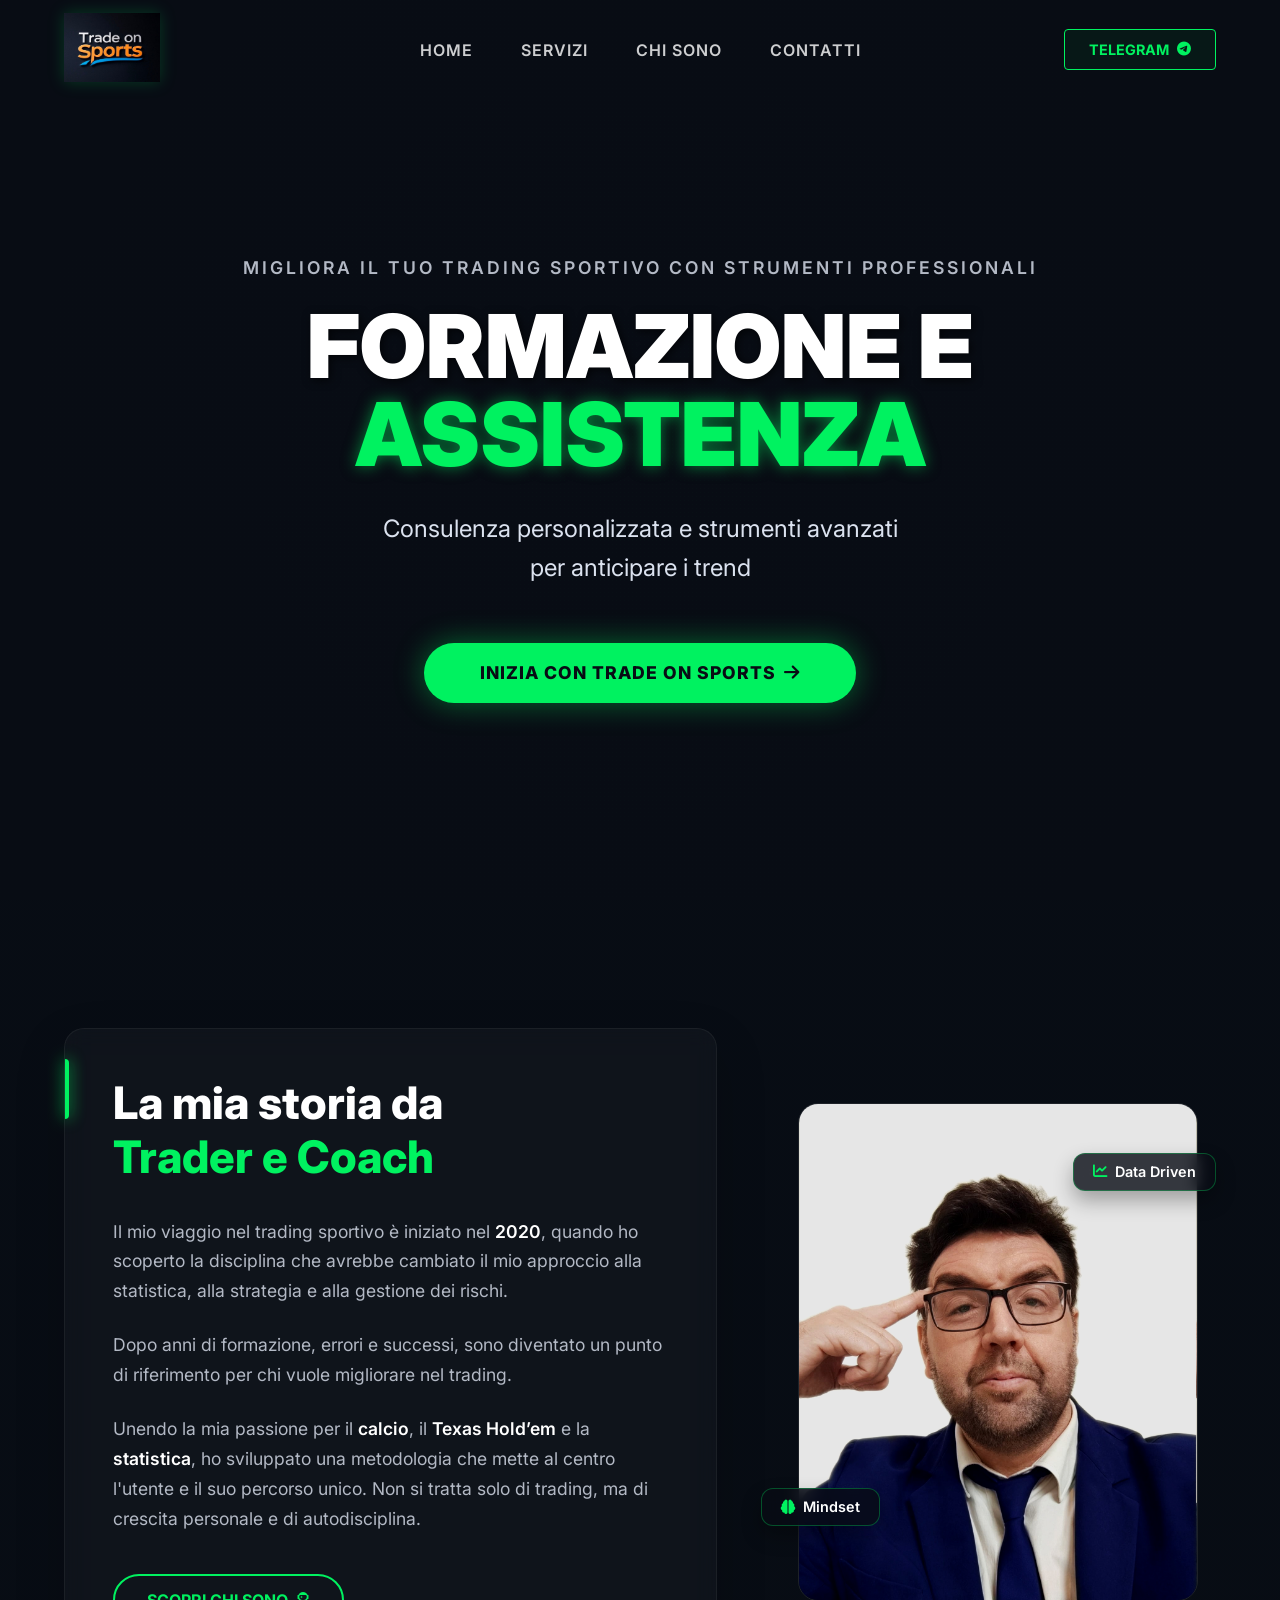
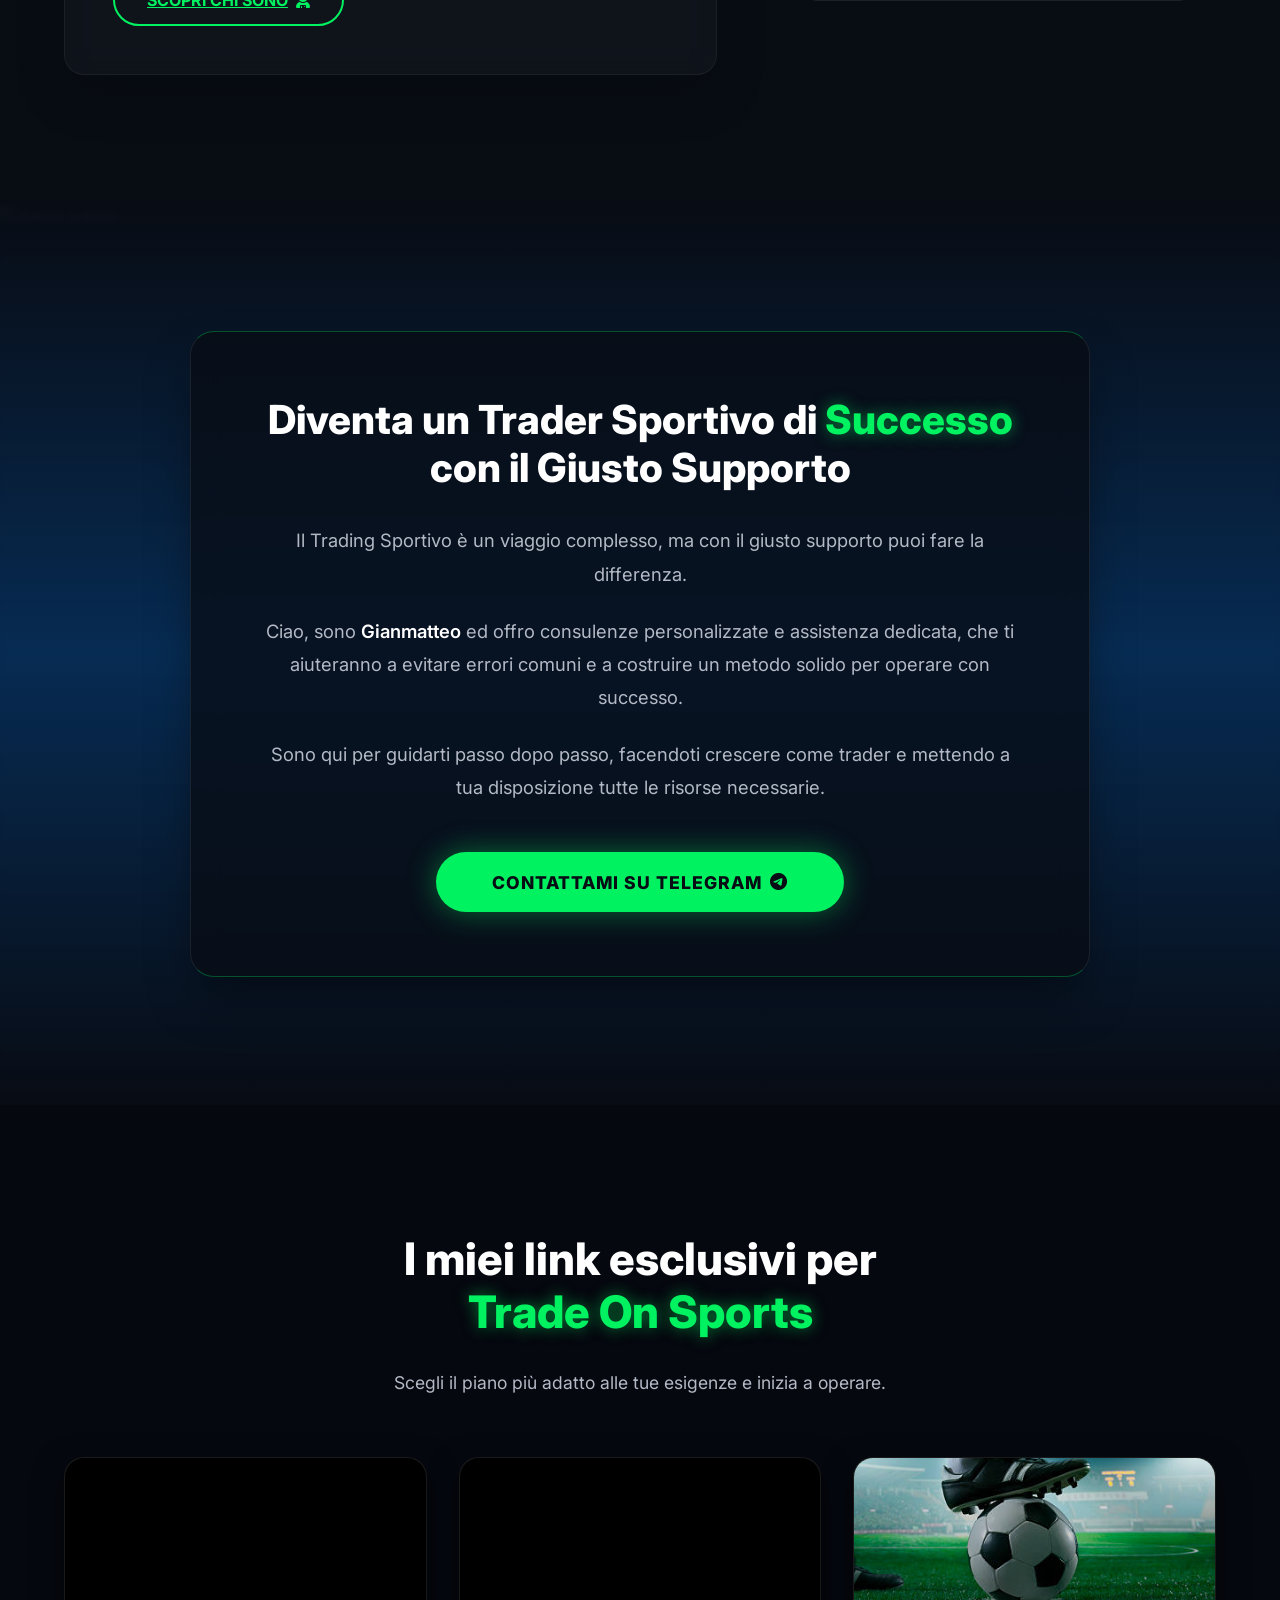
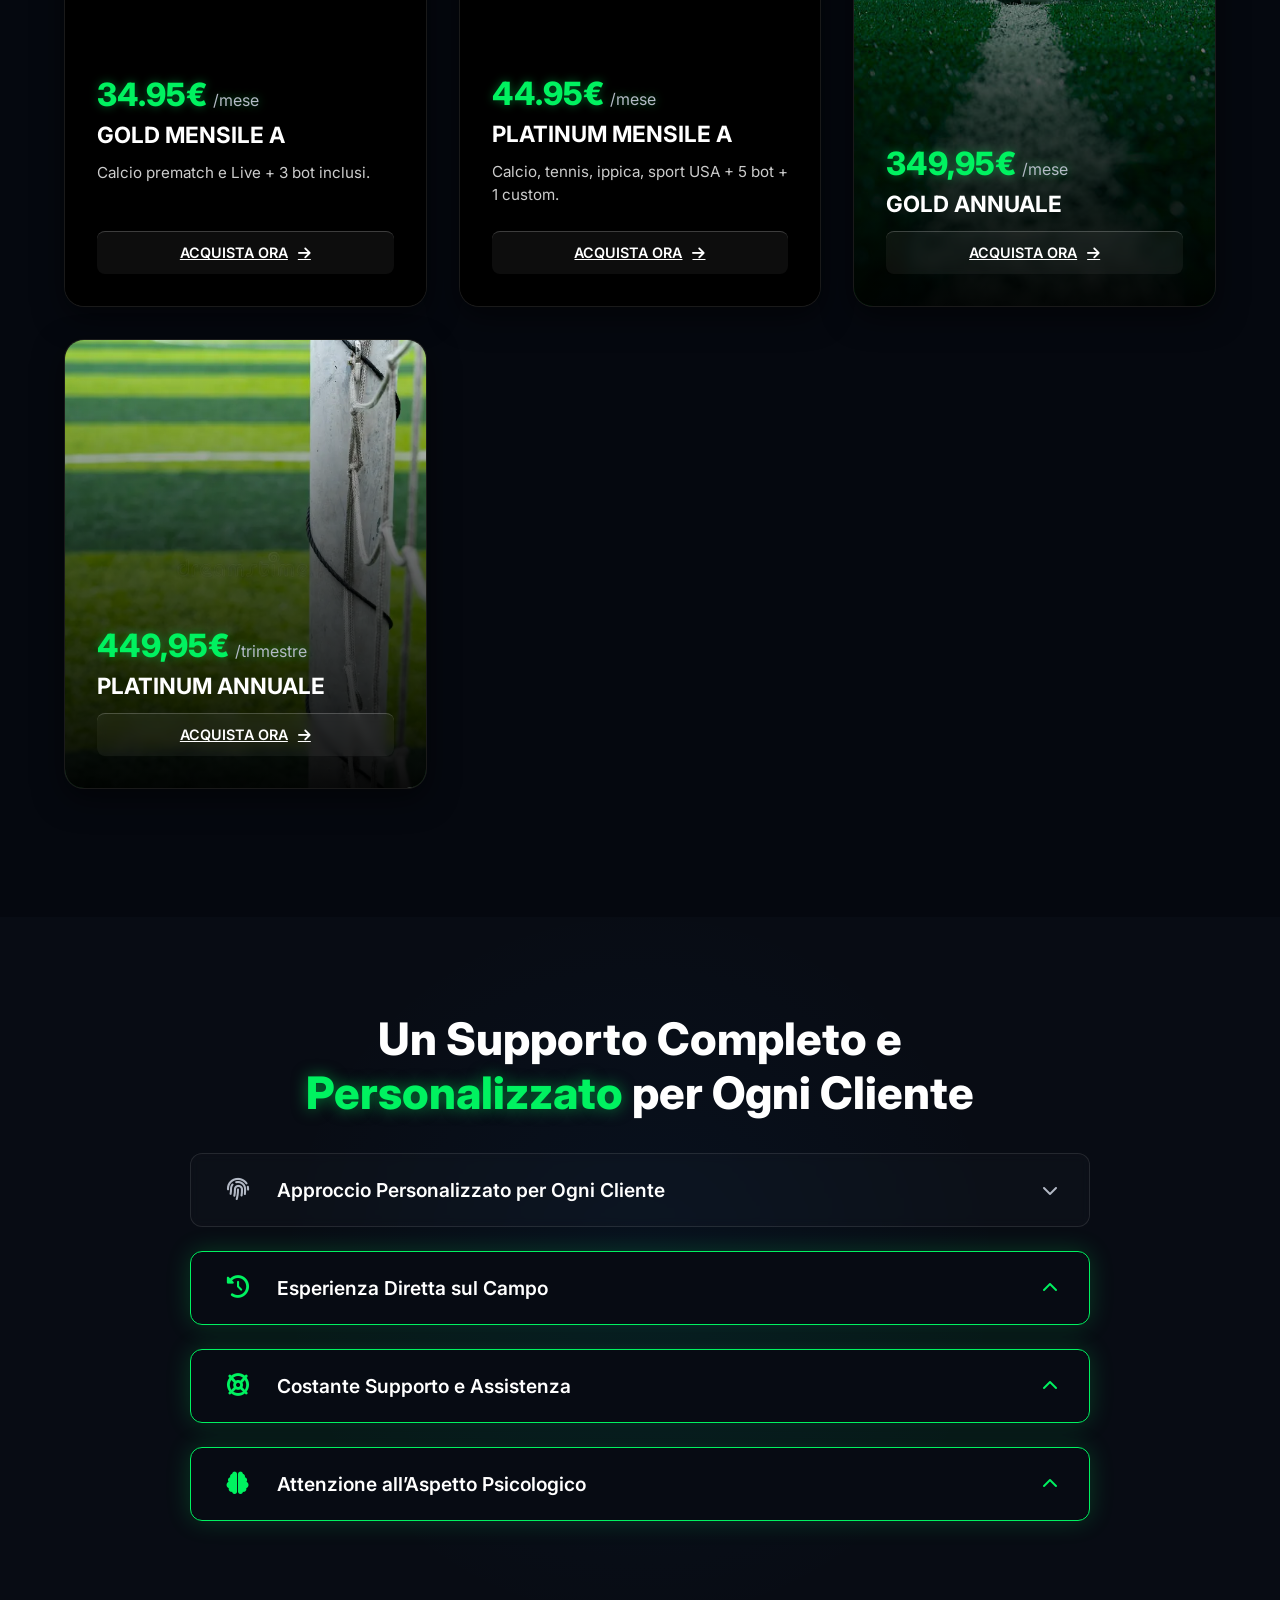
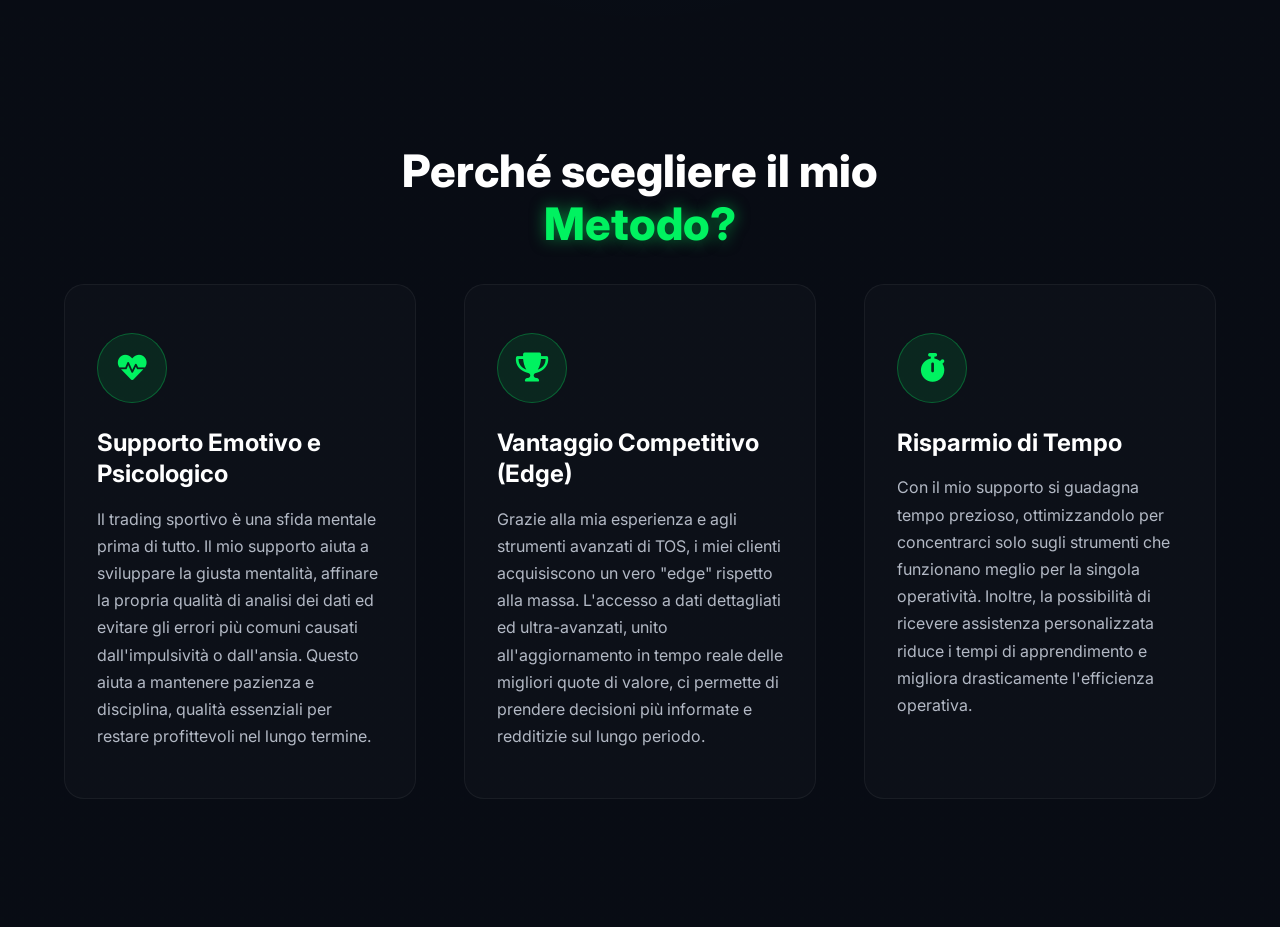
==== index.html @ e04b0f82 "Inserito sito web" ====
<!DOCTYPE html>
<html lang="it">
<head>
    <meta charset="UTF-8">
    <meta name="viewport" content="width=device-width, initial-scale=1.0">
    <title>TOS Trading | Formazione e Assistenza</title>
    
    <link href="https://fonts.googleapis.com/css2?family=Inter:wght@300;400;600;800;900&display=swap" rel="stylesheet">
    <link rel="stylesheet" href="https://cdnjs.cloudflare.com/ajax/libs/font-awesome/6.0.0/css/all.min.css">
    <link rel="stylesheet" href="style.css">
</head>
<body>

    <nav id="navbar">
        <div class="logo-container">
            <a href="#home">
                <img src="logo.jpg" alt="TOS Trading Logo" class="logo-img">
            </a>
        </div>

        <ul class="nav-menu">
            <li><a href="#home" class="nav-link">Home</a></li>
            <li><a href="#servizi" class="nav-link">Servizi</a></li>
            <li><a href="#chi-sono" class="nav-link">Chi Sono</a></li>
            <li><a href="#contatti" class="nav-link">Contatti</a></li>
            
            <li class="mobile-only">
                <a href="https://t.me/tuousername" class="btn-nav-neon mobile">Telegram</a>
            </li>
        </ul>

        <div class="nav-actions">
            <a href="https://t.me/tuousername" target="_blank" class="btn-nav-neon desktop-only">
                Telegram <i class="fab fa-telegram-plane"></i>
            </a>
            
            <div class="hamburger-menu" id="hamburger">
                <i class="fas fa-bars"></i>
            </div>
        </div>
    </nav>

    <section id="home" class="hero-section">
        <div class="video-bg-container">
            <div class="tech-overlay"></div>
            <video autoplay muted loop playsinline>
                <source src="12500592_3840_2160_30fps.mp4" type="video/mp4">
            </video>
        </div>
        <div class="hero-content">
            <p class="hero-sup-title animate-stagger">Migliora il tuo trading sportivo con strumenti professionali</p>
            <h1 class="hero-main-title animate-stagger">FORMAZIONE E <span class="text-neon-glow">ASSISTENZA</span></h1>
            <h2 class="hero-sub-title animate-stagger">Consulenza personalizzata e strumenti avanzati <br>per anticipare i trend</h2>
            <div class="hero-btn-container animate-stagger">
                <a href="#servizi" class="btn-neon-hero">Inizia con Trade On Sports <i class="fas fa-arrow-right ml-2"></i></a>
            </div>
        </div>
    </section>
    <section id="chi-sono" class="about-section">
        <div class="container">
            <div class="about-grid">
                
                <div class="about-content reveal">
                    <div class="glass-box">
                        <h2 class="section-title">La mia storia da <br><span class="text-neon">Trader e Coach</span></h2>
                        
                        <p class="about-text">
                            Il mio viaggio nel trading sportivo è iniziato nel <strong>2020</strong>, quando ho scoperto la disciplina che avrebbe cambiato il mio approccio alla statistica, alla strategia e alla gestione dei rischi.
                        </p>
                        <p class="about-text">
                            Dopo anni di formazione, errori e successi, sono diventato un punto di riferimento per chi vuole migliorare nel trading.
                        </p>
                        <p class="about-text">
                            Unendo la mia passione per il <strong>calcio</strong>, il <strong>Texas Hold’em</strong> e la <strong>statistica</strong>, ho sviluppato una metodologia che mette al centro l'utente e il suo percorso unico. Non si tratta solo di trading, ma di crescita personale e di autodisciplina.
                        </p>

                        <div class="about-cta">
                            <a href="#servizi" class="btn-neon-outline">
                                Scopri Chi Sono <i class="fas fa-user-astronaut ml-2"></i>
                            </a>
                        </div>
                    </div>
                </div>

                <div class="about-visual reveal">
                    <div class="image-wrapper">
                        <div class="neon-circle-bg"></div>
                        
                        <img src="foto_me.jgep.jpeg" alt="Gianmatteo Pichierri Trader" class="profile-img">
                        
                        <div class="floating-badge badge-top">
                            <i class="fas fa-chart-line text-neon"></i>
                            <span>Data Driven</span>
                        </div>
                        <div class="floating-badge badge-bottom">
                            <i class="fas fa-brain text-neon"></i>
                            <span>Mindset</span>
                        </div>
                    </div>
                </div>

            </div>
        </div>
    </section>
    <section id="supporto" class="cta-section">
        <div class="cta-bg-container">
            <div class="cta-overlay"></div>
            <img src="https://images.unsplash.com/photo-1522778119026-d647f0565c6a?ixlib=rb-1.2.1&auto=format&fit=crop&w=1950&q=80" alt="Stadio Calcio" class="cta-bg-img">
        </div>

        <div class="container relative z-10">
            <div class="glass-card-center reveal">
                
                <h2 class="cta-title">
                    Diventa un Trader Sportivo di <span class="text-neon-glow">Successo</span> con il Giusto Supporto
                </h2>
                
                <p class="cta-text">
                    Il Trading Sportivo è un viaggio complesso, ma con il giusto supporto puoi fare la differenza. 
                </p>
                <p class="cta-text">
                    Ciao, sono <strong>Gianmatteo</strong> ed offro consulenze personalizzate e assistenza dedicata, che ti aiuteranno a evitare errori comuni e a costruire un metodo solido per operare con successo.
                </p>
                <p class="cta-text">
                    Sono qui per guidarti passo dopo passo, facendoti crescere come trader e mettendo a tua disposizione tutte le risorse necessarie.
                </p>

                <div class="cta-btn-wrapper">
                    <a href="https://t.me/tuousername" target="_blank" class="btn-neon-hero">
                        Contattami su Telegram <i class="fab fa-telegram-plane ml-2"></i>
                    </a>
                </div>

            </div>
        </div>
    </section>
    <section id="pricing" class="pricing-section">
        <div class="container">
            
            <div class="section-header reveal">
                <h2 class="section-title text-center">I miei link esclusivi per <br><span class="text-neon-glow">Trade On Sports</span></h2>
                <p class="section-subtitle">Scegli il piano più adatto alle tue esigenze e inizia a operare.</p>
            </div>

            <div class="pricing-grid">
                
                <div class="price-card reveal">
                    <div class="card-bg-img" style="background-image: url('https://images.unsplash.com/photo-1579952363873-27f3bade9f55?ixlib=rb-1.2.1&auto=format&fit=crop&w=800&q=80');"></div>
                    <div class="card-overlay-gradient"></div>
                    
                    <div class="card-content">
                        <div class="price-tag">34.95€<span class="period">/mese</span></div>
                        <h3 class="plan-name">GOLD MENSILE A</h3>
                        <p class="plan-desc">Calcio prematch e Live + 3 bot inclusi.</p>
                        <a href="https://www.paypal.com/cgi-bin/webscr?cmd=_s-xclick&hosted_button_id=HP3R9689LNXHL" class="btn-card-action">Acquista Ora <i class="fas fa-arrow-right"></i></a>
                    </div>
                </div>

                <div class="price-card reveal">
                    <div class="card-bg-img" style="background-image: url('https://images.unsplash.com/photo-1540747913346-19e32dc3e97e?ixlib=rb-1.2.1&auto=format&fit=crop&w=800&q=80');"></div>
                    <div class="card-overlay-gradient"></div>
                    
                    <div class="card-content">
                        <div class="price-tag text-neon">44.95€<span class="period">/mese</span></div>
                        <h3 class="plan-name">PLATINUM MENSILE A</h3>
                        <p class="plan-desc">Calcio, tennis, ippica, sport USA + 5 bot + 1 custom.</p>
                        <a href="https://www.paypal.com/cgi-bin/webscr?cmd=_s-xclick&hosted_button_id=GBEQHPTKJ4626" class="btn-card-action">Acquista Ora <i class="fas fa-arrow-right"></i></a>
                    </div>
                </div>

                <div class="price-card reveal">
                    <div class="card-bg-img" style="background-image: url('img1.jpg');"></div>
                    <div class="card-overlay-gradient"></div>
                    
                    <div class="card-content">
                        <div class="price-tag">349,95€<span class="period">/mese</span></div>
                        <h3 class="plan-name">GOLD ANNUALE</h3>
                        <a href="https://www.paypal.com/cgi-bin/webscr?cmd=_s-xclick&hosted_button_id=GBEQHPTKJ4626" class="btn-card-action">Acquista Ora <i class="fas fa-arrow-right"></i></a>
                    </div>
                </div>

                <div class="price-card reveal">
                    <div class="card-bg-img" style="background-image: url('img2.webp');"></div>
                    <div class="card-overlay-gradient"></div>
                    
                    <div class="card-content">
                        <div class="price-tag">449,95€<span class="period">/trimestre</span></div>
                        <h3 class="plan-name">PLATINUM ANNUALE</h3>
                        <a href="https://www.paypal.com/cgi-bin/webscr?cmd=_s-xclick&hosted_button_id=GBEQHPTKJ4626" class="btn-card-action">Acquista Ora <i class="fas fa-arrow-right"></i></a>
                    </div>
                </div>

            </div>
        </div>
    </section>
<section id="supporto-faq" class="support-section">
        <div class="container">
            
            <div class="section-header reveal">
                <h2 class="section-title text-center">Un Supporto Completo e <br><span class="text-neon-glow">Personalizzato</span> per Ogni Cliente</h2>
            </div>

            <div class="tech-accordion">
                
                <div class="accordion-item reveal">
                    <div class="accordion-header">
                        <div class="header-left">
                            <i class="fas fa-fingerprint text-neon"></i>
                            <h3>Approccio Personalizzato per Ogni Cliente</h3>
                        </div>
                        <i class="fas fa-chevron-down arrow-icon"></i>
                    </div>
                    <div class="accordion-body">
                        <div class="body-content">
                            <p>A differenza di molti servizi standardizzati, offro consulenze su misura, adattate alle specifiche esigenze di ciascun cliente. La mia esperienza diretta e approfondita mi permette di comprendere le necessità uniche di ogni trader, fornendo un supporto efficace e personalizzato per risultati più concreti e duraturi.</p>
                        </div>
                    </div>
                </div>

                <div class="accordion-item reveal">
                    <div class="accordion-header">
                        <div class="header-left">
                            <i class="fas fa-history text-neon"></i>
                            <h3>Esperienza Diretta sul Campo</h3>
                        </div>
                        <i class="fas fa-chevron-down arrow-icon"></i>
                    </div>
                    <div class="accordion-body">
                        <div class="body-content">
                            <p>Il mio percorso nel trading sportivo è stato costruito attraverso errori, successi e continui approfondimenti. Questa esperienza diretta mi consente di offrire consulenze basate su strategie realmente applicabili, rafforzate dalla pratica e dai risultati concreti raggiunti negli anni.</p>
                        </div>
                    </div>
                </div>

                <div class="accordion-item reveal">
                    <div class="accordion-header">
                        <div class="header-left">
                            <i class="fas fa-life-ring text-neon"></i>
                            <h3>Costante Supporto e Assistenza</h3>
                        </div>
                        <i class="fas fa-chevron-down arrow-icon"></i>
                    </div>
                    <div class="accordion-body">
                        <div class="body-content">
                            <p>Non lascio mai i clienti soli davanti alle difficoltà: sono disponibile per chiarimenti e approfondimenti in ogni fase del percorso. Il mio obiettivo è fornire un'assistenza continua, aiutando i trader a superare dubbi e incertezze con soluzioni pratiche e immediatamente applicabili.</p>
                        </div>
                    </div>
                </div>

                <div class="accordion-item reveal">
                    <div class="accordion-header">
                        <div class="header-left">
                            <i class="fas fa-brain text-neon"></i>
                            <h3>Attenzione all’Aspetto Psicologico</h3>
                        </div>
                        <i class="fas fa-chevron-down arrow-icon"></i>
                    </div>
                    <div class="accordion-body">
                        <div class="body-content">
                            <p>Il trading sportivo non è solo tecnica, ma anche una sfida emotiva. Offro un supporto che include consigli pratici per affrontare le difficoltà psicologiche, aiutando i clienti a mantenere la calma e la disciplina, qualità essenziali per ottenere risultati positivi nel lungo termine.</p>
                        </div>
                    </div>
                </div>

            </div>
        </div>
    </section>
    <section id="vantaggi" class="benefits-section">
        <div class="container">
            
            <div class="section-header reveal">
                <h2 class="section-title text-center">Perché scegliere il mio <br><span class="text-neon-glow">Metodo?</span></h2>
            </div>

            <div class="benefits-grid">
                
                <div class="benefit-card reveal">
                    <div class="icon-wrapper">
                        <i class="fas fa-heart-pulse"></i>
                    </div>
                    <h3 class="benefit-title">Supporto Emotivo e Psicologico</h3>
                    <p class="benefit-text">
                        Il trading sportivo è una sfida mentale prima di tutto. Il mio supporto aiuta a sviluppare la giusta mentalità, affinare la propria qualità di analisi dei dati ed evitare gli errori più comuni causati dall'impulsività o dall'ansia. Questo aiuta a mantenere pazienza e disciplina, qualità essenziali per restare profittevoli nel lungo termine.
                    </p>
                </div>

                <div class="benefit-card reveal">
                    <div class="icon-wrapper">
                        <i class="fas fa-trophy"></i>
                    </div>
                    <h3 class="benefit-title">Vantaggio Competitivo (Edge)</h3>
                    <p class="benefit-text">
                        Grazie alla mia esperienza e agli strumenti avanzati di TOS, i miei clienti acquisiscono un vero "edge" rispetto alla massa. L'accesso a dati dettagliati ed ultra-avanzati, unito all'aggiornamento in tempo reale delle migliori quote di valore, ci permette di prendere decisioni più informate e redditizie sul lungo periodo.
                    </p>
                </div>

                <div class="benefit-card reveal">
                    <div class="icon-wrapper">
                        <i class="fas fa-stopwatch"></i>
                    </div>
                    <h3 class="benefit-title">Risparmio di Tempo</h3>
                    <p class="benefit-text">
                        Con il mio supporto si guadagna tempo prezioso, ottimizzandolo per concentrarci solo sugli strumenti che funzionano meglio per la singola operatività. Inoltre, la possibilità di ricevere assistenza personalizzata riduce i tempi di apprendimento e migliora drasticamente l'efficienza operativa.
                    </p>
                </div>

            </div>
        </div>
    </section>
    <script src="script.js"></script>
</body>
</html>
---- style.css ----
/* --- 1. VARIABILI & RESET (Design System) --- */
:root {
    /* Colore Principale: Verde Neon */
    --neon-green: #00f260; 
    /* Colore Secondario: Blu Tech */
    --tech-blue: #0575e6;
    
    /* Sfondi */
    --bg-dark: #080c14;          
    --bg-glass: rgba(8, 12, 20, 0.6); 
    
    /* Testi */
    --text-white: #ffffff;
    --text-dim: #b3b9c5;          
    
    /* Effetti */
    --neon-glow: 0 0 20px rgba(0, 242, 96, 0.6);
    --transition-smooth: all 0.4s cubic-bezier(0.25, 0.46, 0.45, 0.94);
}

* {
    margin: 0;
    padding: 0;
    box-sizing: border-box;
}

html { scroll-behavior: smooth; }

body {
    font-family: 'Inter', sans-serif;
    background-color: var(--bg-dark);
    color: var(--text-white);
    overflow-x: hidden;
}

/* --- UTILITY CLASSES --- */
.text-neon { color: var(--neon-green); }
.text-neon-glow { 
    color: var(--neon-green);
    text-shadow: 0 0 15px rgba(0, 242, 96, 0.5);
}
.ml-2 { margin-left: 0.5rem; }


/* --- 2. NAVIGAZIONE (Clean & No Dots) --- */
nav {
    position: fixed;
    top: 0;
    width: 100%;
    height: 100px;
    padding: 0 5%;
    display: flex;
    justify-content: space-between;
    align-items: center;
    z-index: 1000;
    transition: var(--transition-smooth);
    background: transparent;
    border-bottom: 1px solid transparent;
}

/* Reset per togliere puntini e sottolineature globalmente nella nav */
nav ul {
    list-style: none !important; 
    padding: 0;
    margin: 0;
}

nav a {
    text-decoration: none !important;
}

/* Effetto Scrolled */
nav.scrolled {
    background: var(--bg-glass);
    backdrop-filter: blur(20px) saturate(180%);
    -webkit-backdrop-filter: blur(20px) saturate(180%);
    height: 90px;
    border-bottom: 1px solid rgba(0, 242, 96, 0.15);
    box-shadow: 0 4px 30px rgba(0, 0, 0, 0.3);
}

/* Logo */
.logo-container { flex: 1; }
.logo-img {
    height: 70px;
    width: auto;
    object-fit: contain;
    transition: transform 0.3s ease;
    filter: drop-shadow(0 0 8px rgba(0, 242, 96, 0.2));
}
.logo-img:hover { transform: scale(1.05); }

/* MENU LINK (Centro) */
.nav-menu {
    display: flex;
    gap: 3rem;
    align-items: center;
    justify-content: center;
    flex: 2;
    list-style-type: none; 
}

.nav-link {
    font-size: 1rem;
    font-weight: 600;
    color: rgba(255, 255, 255, 0.8);
    text-transform: uppercase;
    letter-spacing: 1px;
    position: relative;
    transition: var(--transition-smooth);
    text-decoration: none; 
}

/* Effetto Hover: Solo luce, NIENTE linea sotto */
.nav-link:hover {
    color: var(--neon-green);
    text-shadow: 0 0 15px rgba(0, 242, 96, 0.8); 
    transform: translateY(-1px);
}

/* Azioni a destra (Telegram) */
.nav-actions {
    flex: 1;
    display: flex;
    justify-content: flex-end;
    align-items: center;
}

.btn-nav-neon {
    padding: 0.7rem 1.5rem;
    border: 1px solid var(--neon-green);
    color: var(--neon-green);
    background: rgba(0, 242, 96, 0.05);
    border-radius: 4px;
    font-weight: 700;
    font-size: 0.9rem;
    transition: var(--transition-smooth);
    display: flex;
    align-items: center;
    gap: 8px;
    text-transform: uppercase;
    text-decoration: none; 
}

.btn-nav-neon:hover {
    background: var(--neon-green);
    color: var(--bg-dark);
    box-shadow: var(--neon-glow);
    transform: translateY(-2px);
}

/* Mobile Menu Reset */
@media (max-width: 900px) {
    .nav-menu {
        list-style: none; 
    }
    .nav-link {
        text-decoration: none;
    }
}

/* --- 3. HERO SECTION INNOVATIVA --- */
.hero-section {
    position: relative;
    height: 100vh;
    width: 100%;
    display: flex;
    align-items: center;
    justify-content: center;
    text-align: center;
    overflow: hidden;
    padding: 0 20px;
}

.video-bg-container {
    position: absolute;
    top: 0; left: 0;
    width: 100%; height: 100%;
    z-index: -1;
}

.video-bg-container video {
    width: 100%; height: 100%;
    object-fit: cover;
}

.tech-overlay {
    position: absolute;
    top: 0; left: 0;
    width: 100%; height: 100%;
    z-index: 1;
    background: 
        radial-gradient(circle at center, rgba(8, 12, 20, 0.6) 0%, rgba(8, 12, 20, 0.9) 100%),
        url('[data-uri]') repeat;
}

.hero-content {
    z-index: 10;
    max-width: 1000px;
    margin-top: 60px; 
}

.hero-sup-title {
    font-size: 1.1rem;
    font-weight: 600;
    text-transform: uppercase;
    letter-spacing: 3px;
    color: var(--text-dim);
    margin-bottom: 1.5rem;
}

.hero-main-title {
    font-size: 5.5rem;
    line-height: 1;
    font-weight: 900;
    text-transform: uppercase;
    margin-bottom: 2rem;
    color: var(--text-white);
    text-shadow: 2px 2px 10px rgba(0,0,0,0.7);
}

.hero-sub-title {
    font-size: 1.5rem;
    font-weight: 400;
    line-height: 1.6;
    color: #dbe2ef;
    margin-bottom: 3.5rem;
}

.btn-neon-hero {
    display: inline-flex;
    align-items: center;
    padding: 1.2rem 3.5rem;
    background-color: var(--neon-green);
    color: #080c14;
    font-size: 1.1rem;
    font-weight: 800;
    text-transform: uppercase;
    letter-spacing: 1px;
    border-radius: 50px;
    text-decoration: none;
    transition: var(--transition-smooth);
    box-shadow: 0 0 30px rgba(0, 242, 96, 0.4);
    position: relative;
    overflow: hidden;
}

.btn-neon-hero:hover {
    transform: translateY(-5px) scale(1.02);
    box-shadow: 0 0 50px rgba(0, 242, 96, 0.7), 0 0 20px rgba(255, 255, 255, 0.2) inset;
}
.btn-neon-hero i { transition: transform 0.3s ease; }
.btn-neon-hero:hover i { transform: translateX(5px); }

/* --- ANIMAZIONI --- */
.animate-stagger {
    opacity: 0;
    transform: translateY(30px);
}

.hero-visible .animate-stagger {
    animation: fadeInUp 0.8s cubic-bezier(0.215, 0.610, 0.355, 1.000) forwards;
}

.hero-visible .animate-stagger:nth-child(1) { animation-delay: 0.2s; }
.hero-visible .animate-stagger:nth-child(2) { animation-delay: 0.4s; }
.hero-visible .animate-stagger:nth-child(3) { animation-delay: 0.6s; }
.hero-visible .animate-stagger:nth-child(4) { animation-delay: 0.8s; }

@keyframes fadeInUp {
    to { opacity: 1; transform: translateY(0); }
}

/* --- MOBILE RESPONSIVE --- */
.mobile-only { display: none; }
.hamburger-menu { display: none; font-size: 1.5rem; cursor: pointer; color: white; }

@media (max-width: 992px) {
    .hero-main-title { font-size: 4rem; }
    .hero-sub-title { font-size: 1.3rem; }
}

@media (max-width: 900px) {
    /* Menu Mobile Full Screen */
    .nav-menu {
        position: fixed;
        top: 0; right: -100%;
        height: 100vh;
        width: 100%;
        background: rgba(8, 12, 20, 0.9);
        backdrop-filter: blur(20px);
        -webkit-backdrop-filter: blur(20px);
        flex-direction: column;
        justify-content: center;
        transition: 0.4s ease;
        z-index: -1;
    }
    
    .nav-menu.active { right: 0; }

    .hamburger-menu { display: block; z-index: 1001; }
    .desktop-only { display: none; }
    .mobile-only { display: block; margin-top: 2rem; }
    
    .nav-link { font-size: 1.3rem; margin: 1rem 0; }
    .logo-img { height: 50px; } /* Logo un po' più piccolo su mobile per non coprire tutto */
    nav { padding: 0.5rem 5%; height: 80px; }
}
/* --- SEZIONE CHI SONO (About) --- */
.about-section {
    padding: 8rem 5%;
    position: relative;
    background-color: var(--bg-dark);
    /* Pattern di sfondo molto sottile (griglia tech) */
    background-image: 
        linear-gradient(rgba(8, 12, 20, 0.95), rgba(8, 12, 20, 0.95)),
        url('[data-uri]');
    overflow: hidden;
}

.container {
    max-width: 1200px;
    margin: 0 auto;
}

.about-grid {
    display: grid;
    grid-template-columns: 1.2fr 0.8fr; /* Più spazio al testo */
    gap: 4rem;
    align-items: center;
}

/* Glass Box per il testo */
.glass-box {
    background: rgba(255, 255, 255, 0.03);
    border: 1px solid rgba(255, 255, 255, 0.05);
    padding: 3rem;
    border-radius: 20px;
    backdrop-filter: blur(10px);
    box-shadow: 0 20px 50px rgba(0,0,0,0.2);
    position: relative;
}

/* Decorazione linea verde laterale */
.glass-box::before {
    content: '';
    position: absolute;
    top: 30px; left: 0;
    width: 4px; height: 60px;
    background: var(--neon-green);
    box-shadow: 0 0 15px var(--neon-green);
    border-radius: 0 4px 4px 0;
}

.section-title {
    font-size: 2.8rem;
    line-height: 1.2;
    margin-bottom: 2rem;
    font-weight: 800;
}

.about-text {
    font-size: 1.1rem;
    color: var(--text-dim);
    margin-bottom: 1.5rem;
    line-height: 1.7;
}

.about-text strong {
    color: var(--text-white);
    font-weight: 600;
}

/* Bottone Outline (variante per non appesantire) */
.btn-neon-outline {
    display: inline-flex;
    align-items: center;
    padding: 0.9rem 2rem;
    border: 2px solid var(--neon-green);
    color: var(--neon-green);
    font-weight: 700;
    text-transform: uppercase;
    border-radius: 50px;
    transition: var(--transition-smooth);
    margin-top: 1rem;
    background: transparent;
}

.btn-neon-outline:hover {
    background: var(--neon-green);
    color: var(--bg-dark);
    box-shadow: 0 0 20px rgba(0, 242, 96, 0.4);
}

/* --- IMMAGINE & EFFETTI --- */
.image-wrapper {
    position: relative;
    display: flex;
    justify-content: center;
    align-items: center;
}

.profile-img {
    width: 100%;
    max-width: 400px;
    border-radius: 20px;
    /* Effetto maschera o bordo */
    position: relative;
    z-index: 2;
    border: 1px solid rgba(255,255,255,0.1);
    /* Filtro leggero per amalgamare la foto al dark mode */
    filter: contrast(1.1) brightness(0.9); 
    transition: var(--transition-smooth);
}

.profile-img:hover {
    transform: scale(1.02);
    filter: contrast(1.1) brightness(1);
}

/* Cerchio Neon dietro la testa */
.neon-circle-bg {
    position: absolute;
    width: 350px;
    height: 350px;
    background: radial-gradient(circle, rgba(0,242,96,0.15) 0%, transparent 70%);
    border-radius: 50%;
    z-index: 1;
    top: 50%; left: 50%;
    transform: translate(-50%, -50%);
    animation: pulseGlow 4s infinite alternate;
}

@keyframes pulseGlow {
    0% { transform: translate(-50%, -50%) scale(1); opacity: 0.5; }
    100% { transform: translate(-50%, -50%) scale(1.2); opacity: 0.8; }
}

/* Badge Fluttuanti */
.floating-badge {
    position: absolute;
    background: rgba(8, 12, 20, 0.8);
    backdrop-filter: blur(8px);
    border: 1px solid rgba(0, 242, 96, 0.3);
    padding: 0.6rem 1.2rem;
    border-radius: 12px;
    display: flex;
    align-items: center;
    gap: 8px;
    font-weight: 600;
    font-size: 0.9rem;
    z-index: 3;
    box-shadow: 0 10px 20px rgba(0,0,0,0.3);
}

.badge-top {
    top: 10%;
    right: 0;
    animation: float 3s ease-in-out infinite;
}

.badge-bottom {
    bottom: 15%;
    left: -20px;
    animation: float 4s ease-in-out infinite reverse;
}

@keyframes float {
    0% { transform: translateY(0); }
    50% { transform: translateY(-10px); }
    100% { transform: translateY(0); }
}

/* Responsive Chi Sono */
@media (max-width: 900px) {
    .about-grid {
        grid-template-columns: 1fr;
        gap: 3rem;
        text-align: center;
    }
    
    .glass-box { padding: 2rem 1.5rem; }
    
    .glass-box::before { 
        top: 0; left: 50%; 
        width: 60px; height: 4px; 
        transform: translateX(-50%);
        border-radius: 0 0 4px 4px;
    }
    
    .section-title { font-size: 2.2rem; }
    
    .badge-bottom { left: 0; }
    .badge-top { right: 0; }
}
/* --- SEZIONE CTA SUPPORTO (Call To Action) --- */
.cta-section {
    position: relative;
    padding: 8rem 20px;
    display: flex;
    align-items: center;
    justify-content: center;
    overflow: hidden;
}

/* Gestione Sfondo */
.cta-bg-container {
    position: absolute;
    top: 0; left: 0;
    width: 100%; height: 100%;
    z-index: 0;
}

.cta-bg-img {
    width: 100%;
    height: 100%;
    object-fit: cover;
    /* Effetto leggero zoom al caricamento o fisso */
    transform: scale(1.05); 
}

/* Overlay Scuro + Blu Tech per uniformare */
.cta-overlay {
    position: absolute;
    top: 0; left: 0;
    width: 100%; height: 100%;
    background: linear-gradient(
        to bottom, 
        var(--bg-dark), 
        rgba(5, 117, 230, 0.3), 
        var(--bg-dark)
    );
    z-index: 1;
    backdrop-filter: blur(2px); /* Leggera sfocatura immagine sfondo */
}

/* Utility per posizionamento sopra l'overlay */
.relative { position: relative; }
.z-10 { z-index: 10; }

/* --- GLASS CARD CENTRALE --- */
.glass-card-center {
    background: rgba(8, 12, 20, 0.75); /* Sfondo scuro semitrasparente */
    backdrop-filter: blur(16px);       /* Effetto vetro potente */
    -webkit-backdrop-filter: blur(16px);
    border: 1px solid rgba(255, 255, 255, 0.08);
    border-top: 1px solid rgba(0, 242, 96, 0.3); /* Bordo superiore verde */
    border-bottom: 1px solid rgba(0, 242, 96, 0.3); /* Bordo inferiore verde */
    padding: 4rem 3rem;
    border-radius: 24px;
    max-width: 900px;
    margin: 0 auto;
    text-align: center;
    box-shadow: 0 25px 50px -12px rgba(0, 0, 0, 0.5);
    transition: transform 0.4s ease;
}

.glass-card-center:hover {
    transform: translateY(-5px); /* Leggero sollevamento hover */
    box-shadow: 0 30px 60px -12px rgba(0, 242, 96, 0.15); /* Glow verde diffuso */
}

/* Tipografia */
.cta-title {
    font-size: 2.5rem;
    font-weight: 800;
    margin-bottom: 2rem;
    line-height: 1.2;
    color: var(--text-white);
}

.cta-text {
    font-size: 1.15rem;
    color: var(--text-dim);
    margin-bottom: 1.5rem;
    line-height: 1.8;
    max-width: 750px;
    margin-left: auto;
    margin-right: auto;
}

.cta-text strong {
    color: var(--text-white);
    font-weight: 600;
}

.cta-btn-wrapper {
    margin-top: 3rem;
}

/* RESPONSIVE */
@media (max-width: 768px) {
    .cta-section { padding: 5rem 5%; }
    .glass-card-center { padding: 2.5rem 1.5rem; }
    .cta-title { font-size: 1.8rem; }
    .cta-text { font-size: 1rem; }
}
/* --- SEZIONE PRICING (Link Esclusivi) --- */
.pricing-section {
    padding: 8rem 5%;
    background-color: #05080f; /* Un nero leggermente diverso per stacco visivo */
}

.text-center { text-align: center; }

.section-subtitle {
    text-align: center;
    color: var(--text-dim);
    margin-bottom: 4rem;
    font-size: 1.1rem;
}

/* Griglia Grid Layout */
.pricing-grid {
    display: grid;
    /* Crea colonne automatiche (minimo 280px) per adattarsi a 4 card */
    grid-template-columns: repeat(auto-fit, minmax(280px, 1fr));
    gap: 2rem;
    max-width: 1400px;
    margin: 0 auto;
}

/* STILE DELLA CARD */
.price-card {
    position: relative;
    height: 450px; /* Altezza fissa per uniformità */
    border-radius: 20px;
    overflow: hidden;
    border: 1px solid rgba(255, 255, 255, 0.1);
    transition: var(--transition-smooth);
    background: #000;
    cursor: pointer;
    box-shadow: 0 10px 30px rgba(0,0,0,0.5);
}

/* Effetto Hover Card Completa */
.price-card:hover {
    transform: translateY(-10px);
    border-color: var(--neon-green);
    box-shadow: 0 0 30px rgba(0, 242, 96, 0.2);
}

/* Immagine di Sfondo */
.card-bg-img {
    position: absolute;
    top: 0; left: 0;
    width: 100%; height: 100%;
    background-size: cover;
    background-position: center;
    transition: transform 0.6s ease;
    z-index: 0;
}

/* Zoom immagine all'hover */
.price-card:hover .card-bg-img {
    transform: scale(1.1);
}

/* Sfumatura scura per leggere il testo (dal basso verso l'alto) */
.card-overlay-gradient {
    position: absolute;
    top: 0; left: 0;
    width: 100%; height: 100%;
    background: linear-gradient(to bottom, rgba(0,0,0,0) 0%, rgba(0,0,0,0.6) 50%, rgba(0,0,0,0.95) 100%);
    z-index: 1;
}

/* Contenuto della Card (Prezzo, Titolo...) */
.card-content {
    position: absolute;
    bottom: 0;
    left: 0;
    width: 100%;
    padding: 2rem;
    z-index: 2;
    display: flex;
    flex-direction: column;
    align-items: flex-start;
}

/* Prezzo */
.price-tag {
    font-size: 2rem;
    font-weight: 800;
    color: var(--neon-green);
    margin-bottom: 0.5rem;
    text-shadow: 0 0 10px rgba(0, 242, 96, 0.4);
}

.period {
    font-size: 1rem;
    color: var(--text-dim);
    font-weight: 400;
    margin-left: 5px;
}

/* Titolo Piano */
.plan-name {
    font-size: 1.4rem;
    font-weight: 700;
    color: #fff;
    margin-bottom: 0.8rem;
    text-transform: uppercase;
    line-height: 1.2;
}

/* Descrizione */
.plan-desc {
    font-size: 0.95rem;
    color: #ccc;
    margin-bottom: 1.5rem;
    line-height: 1.5;
    min-height: 45px; /* Per allineare i bottoni anche se il testo è corto */
}

/* Bottone Azione Card */
.btn-card-action {
    padding: 0.8rem 0;
    width: 100%;
    text-align: center;
    border-top: 1px solid rgba(255,255,255,0.2);
    color: var(--text-white);
    font-weight: 600;
    text-transform: uppercase;
    font-size: 0.9rem;
    transition: var(--transition-smooth);
    display: flex;
    align-items: center;
    justify-content: center;
    gap: 10px;
    background: rgba(255, 255, 255, 0.05);
    border-radius: 8px;
    backdrop-filter: blur(5px);
}

/* Hover Bottone */
.btn-card-action:hover {
    background: var(--neon-green);
    color: #000;
    border-color: var(--neon-green);
}

@media (max-width: 1200px) {
    /* Tablet/Laptop: 2 colonne comode */
    .pricing-grid { 
        grid-template-columns: repeat(2, 1fr); 
    }
}

@media (max-width: 768px) {
    /* MOBILE: FORZIAMO 2 COLONNE */
    .pricing-grid { 
        grid-template-columns: repeat(2, 1fr); /* Mantiene 2 colonne */
        gap: 10px; /* Riduciamo lo spazio tra le card per farcele stare */
    }

    /* Adattiamo la Card per spazi stretti */
    .price-card { 
        height: 380px; /* Riduciamo leggermente l'altezza */
    }

    .card-content {
        padding: 1rem; /* Meno padding interno (era 2rem) */
    }

    /* Riduciamo i testi per evitare che vadano a capo male */
    .price-tag { 
        font-size: 1.3rem; /* Prezzo più piccolo */
    }
    
    .period {
        font-size: 0.8rem;
    }

    .plan-name { 
        font-size: 0.95rem; /* Titolo più compatto */
        margin-bottom: 0.5rem;
    }

    .plan-desc { 
        font-size: 0.75rem; /* Descrizione piccola ma leggibile */
        line-height: 1.3;
        margin-bottom: 1rem;
        min-height: 30px;
    }

    .btn-card-action {
        font-size: 0.75rem; /* Bottone più piccolo */
        padding: 0.6rem 0;
    }
    
    /* Icona nel bottone un po' più piccola */
    .btn-card-action i {
        font-size: 0.7rem;
    }
}
/* --- SEZIONE SUPPORTO (Accordion Tech FIX) --- */
.support-section {
    padding: 6rem 5%;
    background-color: var(--bg-dark);
    position: relative;
    background-image: radial-gradient(circle at 50% 50%, rgba(5, 117, 230, 0.05) 0%, transparent 50%);
}

.tech-accordion {
    max-width: 900px;
    margin: 0 auto;
    display: flex;
    flex-direction: column;
    gap: 1.5rem;
}

/* --- STATO 1: CHIUSO (Default) --- */
.accordion-item {
    /* Colore di base: Grigio/Trasparente */
    background: rgba(255, 255, 255, 0.02);
    border: 1px solid rgba(255, 255, 255, 0.1); /* Bordo GRIGIO spento */
    border-radius: 12px;
    overflow: hidden;
    transition: all 0.4s ease;
    backdrop-filter: blur(5px);
    box-shadow: none; /* Nessun bagliore quando è chiuso */
}

/* --- STATO 2: APERTO (Active) --- */
/* Questo stile si applica SOLO se c'è la classe .active */
.accordion-item.active {
    background: rgba(8, 12, 20, 0.95); /* Sfondo più scuro e solido */
    border-color: var(--neon-green) !important; /* Bordo VERDE NEON forzato */
    box-shadow: 0 0 25px rgba(0, 242, 96, 0.2); /* Bagliore verde */
}

/* Header */
.accordion-header {
    padding: 1.5rem 2rem;
    cursor: pointer;
    display: flex;
    justify-content: space-between;
    align-items: center;
    transition: background 0.3s ease;
}

.accordion-header:hover {
    background: rgba(255, 255, 255, 0.03); /* Leggero effetto hover mouse */
}

.header-left {
    display: flex;
    align-items: center;
    gap: 1.5rem;
}

/* Icone Sinistra */
.header-left i {
    font-size: 1.4rem;
    width: 30px;
    text-align: center;
    color: var(--text-dim); /* Icona grigia quando chiuso */
    transition: color 0.3s ease;
}

/* Icona diventa verde quando attivo */
.accordion-item.active .header-left i {
    color: var(--neon-green);
}

.accordion-header h3 {
    font-size: 1.2rem;
    font-weight: 600;
    color: var(--text-white);
    margin: 0;
}

/* Freccia Destra */
.arrow-icon {
    color: var(--text-dim);
    transition: transform 0.4s ease, color 0.3s ease;
}

/* Rotazione e colore freccia quando attivo */
.accordion-item.active .arrow-icon {
    transform: rotate(180deg);
    color: var(--neon-green);
}

/* Body (Contenuto nascosto) */
.accordion-body {
    max-height: 0; /* Altezza zero = nascosto */
    overflow: hidden;
    transition: max-height 0.5s cubic-bezier(0, 1, 0, 1);
    opacity: 0.5; /* Leggermente trasparente mentre si apre */
}

/* Quando è attivo, il contenuto diventa visibile e opaco */
.accordion-item.active .accordion-body {
    opacity: 1;
}

.body-content {
    padding: 0 2rem 2rem 5rem;
    color: var(--text-dim);
    line-height: 1.7;
    font-size: 1rem;
    border-top: 1px solid rgba(255,255,255,0.05);
    margin-top: 0.5rem;
    padding-top: 1.5rem;
}

/* RESPONSIVE */
@media (max-width: 768px) {
    .accordion-header { padding: 1.2rem 1rem; }
    .header-left { gap: 1rem; }
    .accordion-header h3 { font-size: 1rem; }
    .body-content { padding: 0 1rem 1.5rem 1rem; }
}
/* --- SEZIONE VANTAGGI (Benefits) --- */
.benefits-section {
    padding: 8rem 5%;
    background-color: var(--bg-dark);
    position: relative;
    /* Un pattern di sfondo leggermente diverso per staccare */
    background-image: 
        linear-gradient(rgba(8, 12, 20, 0.9), rgba(8, 12, 20, 0.9)),
        url('[data-uri]');
}

.benefits-grid {
    display: grid;
    grid-template-columns: repeat(auto-fit, minmax(300px, 1fr));
    gap: 3rem;
    max-width: 1300px;
    margin: 0 auto;
}

/* Card Style */
.benefit-card {
    background: rgba(255, 255, 255, 0.02);
    border: 1px solid rgba(255, 255, 255, 0.05);
    padding: 3rem 2rem;
    border-radius: 20px;
    transition: var(--transition-smooth);
    position: relative;
    overflow: hidden;
    text-align: left; /* Allineamento a sinistra come nell'immagine originale */
}

/* Hover Effect: Bordo verde e sollevamento */
.benefit-card:hover {
    transform: translateY(-10px);
    border-color: var(--neon-green);
    background: rgba(255, 255, 255, 0.04);
    box-shadow: 0 10px 40px rgba(0,0,0,0.5);
}

/* Linea decorativa in alto che appare all'hover */
.benefit-card::before {
    content: '';
    position: absolute;
    top: 0; left: 0;
    width: 0%;
    height: 3px;
    background: var(--neon-green);
    transition: width 0.4s ease;
    box-shadow: 0 0 10px var(--neon-green);
}

.benefit-card:hover::before {
    width: 100%;
}

/* Icona nel cerchio luminoso */
.icon-wrapper {
    width: 70px;
    height: 70px;
    background: rgba(0, 242, 96, 0.1);
    border-radius: 50%;
    display: flex;
    align-items: center;
    justify-content: center;
    margin-bottom: 1.5rem;
    font-size: 1.8rem;
    color: var(--neon-green);
    border: 1px solid rgba(0, 242, 96, 0.3);
    transition: var(--transition-smooth);
}

/* Animazione icona all'hover */
.benefit-card:hover .icon-wrapper {
    background: var(--neon-green);
    color: var(--bg-dark);
    box-shadow: 0 0 20px rgba(0, 242, 96, 0.6);
    transform: scale(1.1) rotate(5deg);
}

/* Tipografia */
.benefit-title {
    font-size: 1.5rem;
    font-weight: 700;
    color: var(--text-white);
    margin-bottom: 1rem;
    line-height: 1.3;
}

/* Evidenzio leggermente il titolo all'hover della card */
.benefit-card:hover .benefit-title {
    color: var(--neon-green);
    transition: color 0.3s ease;
}

.benefit-text {
    font-size: 1rem;
    color: var(--text-dim);
    line-height: 1.7;
}

/* Responsive */
@media (max-width: 768px) {
    .benefits-grid { grid-template-columns: 1fr; }
    .benefit-card { padding: 2rem; }
}
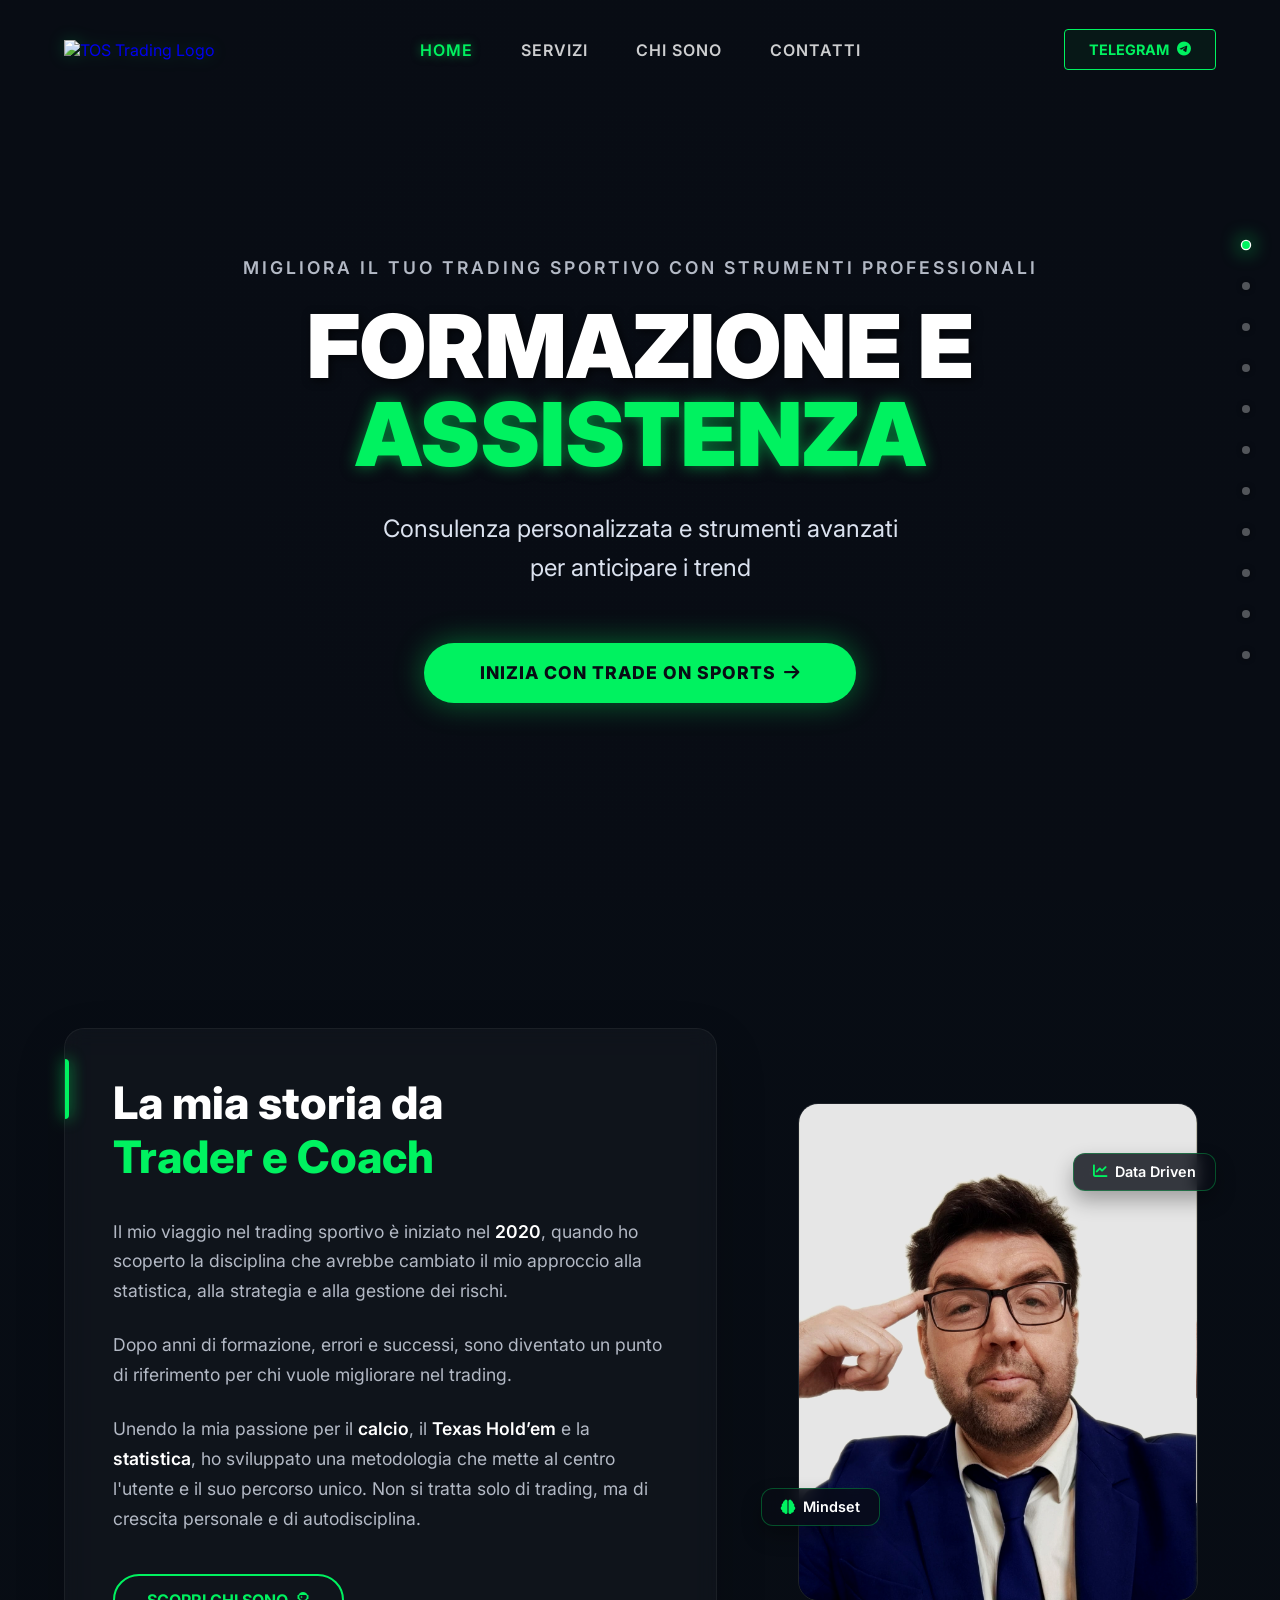
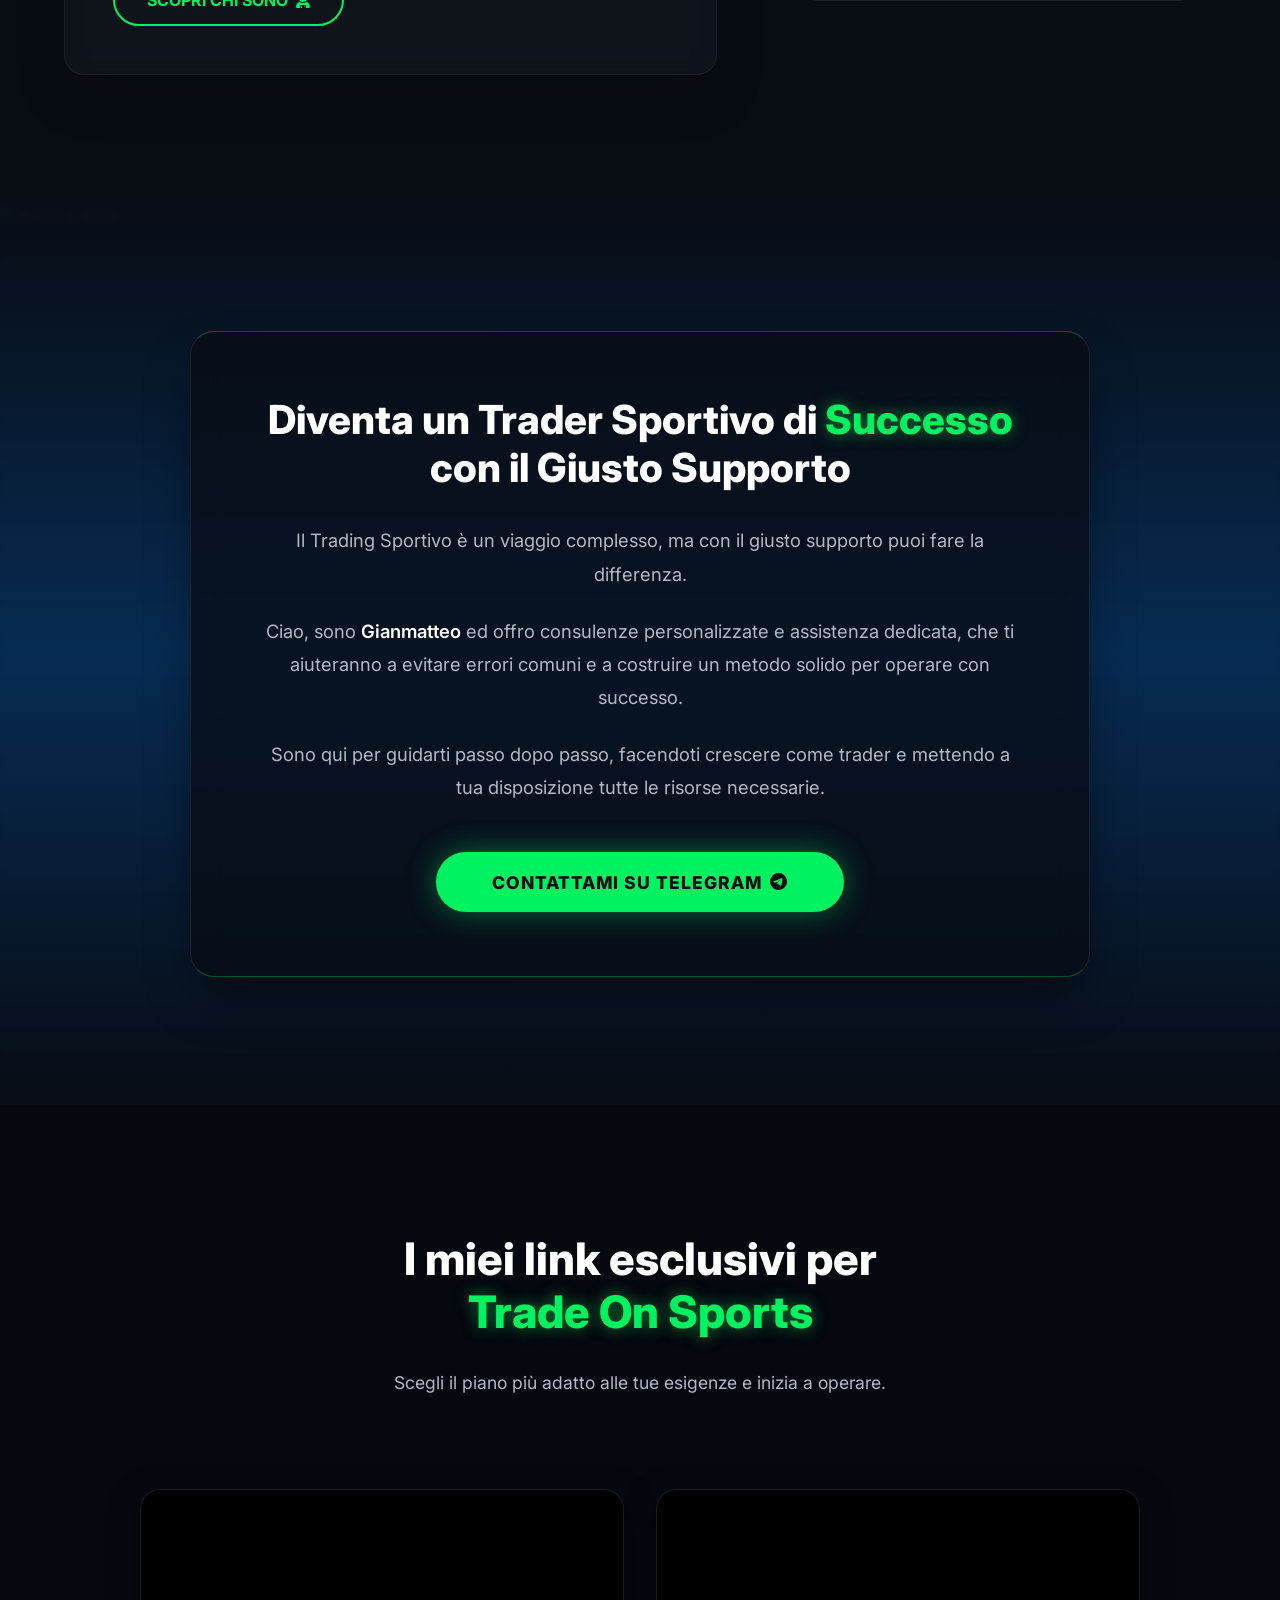
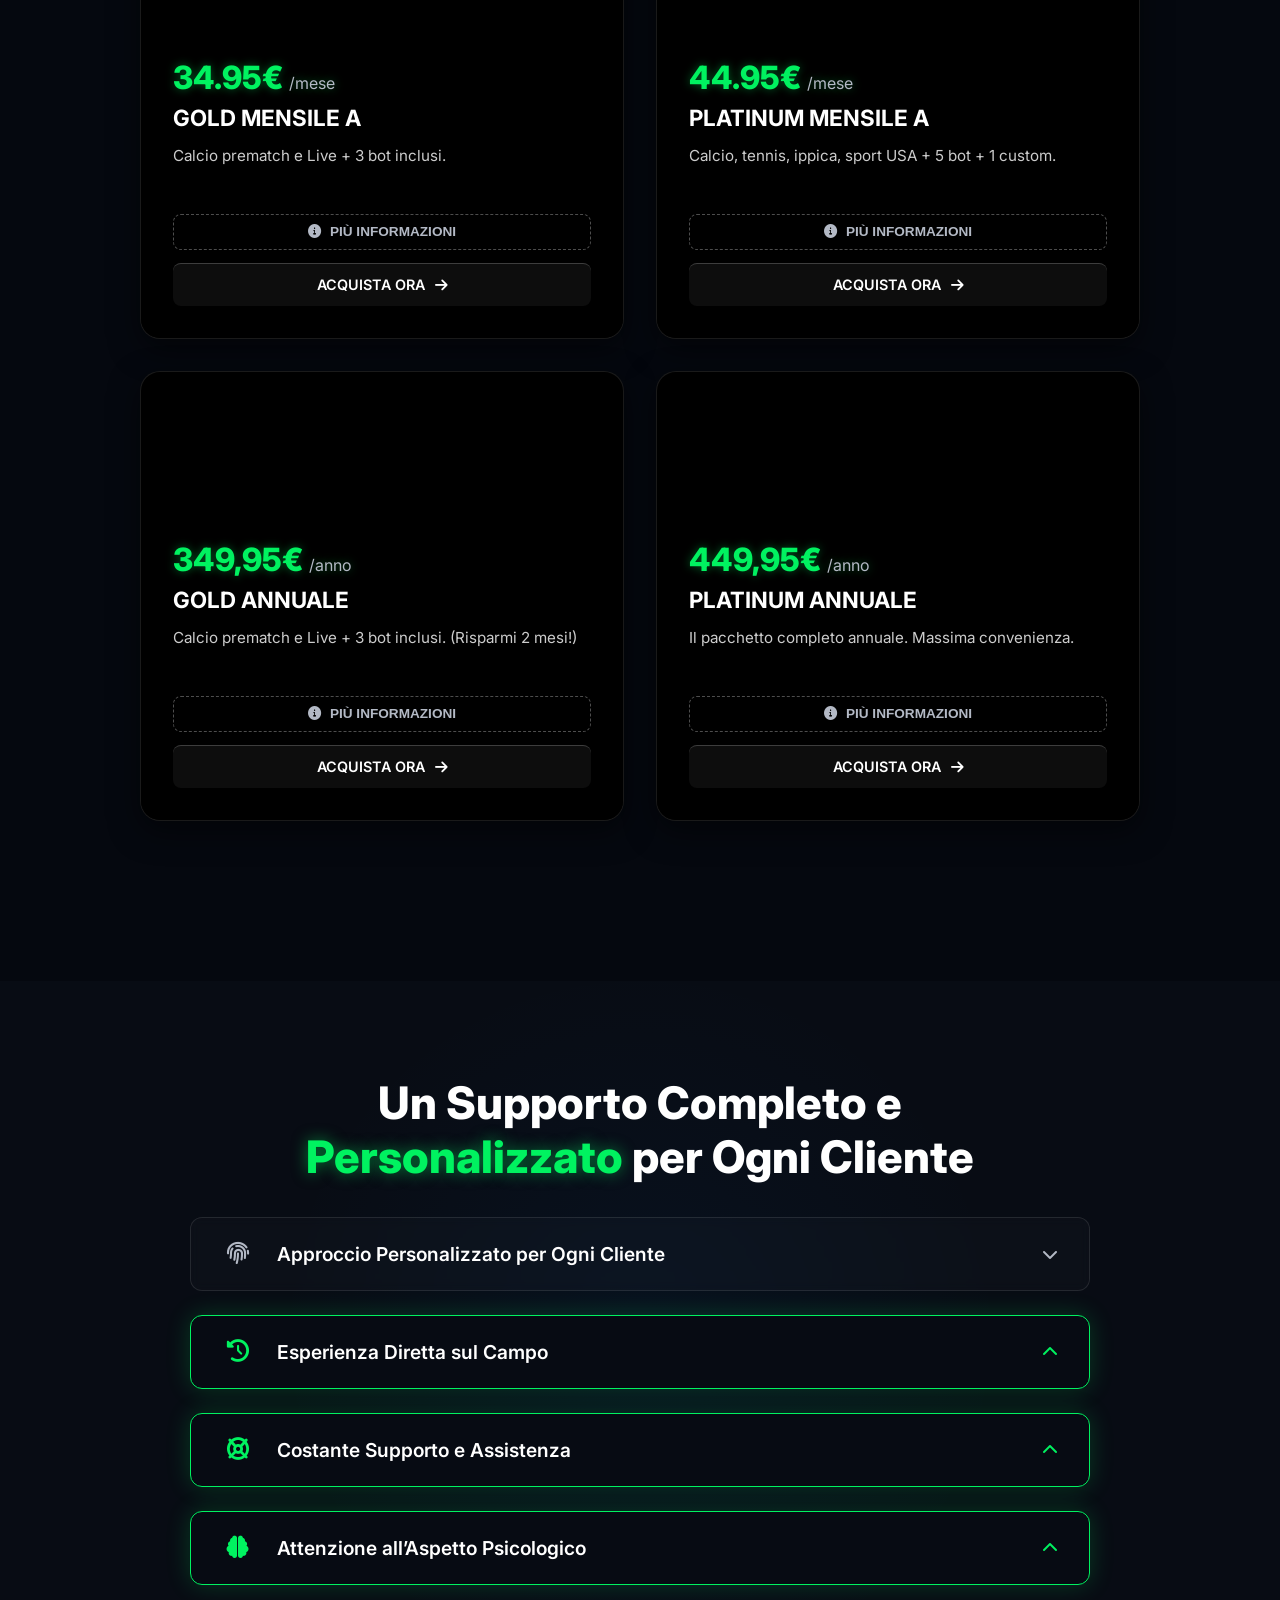
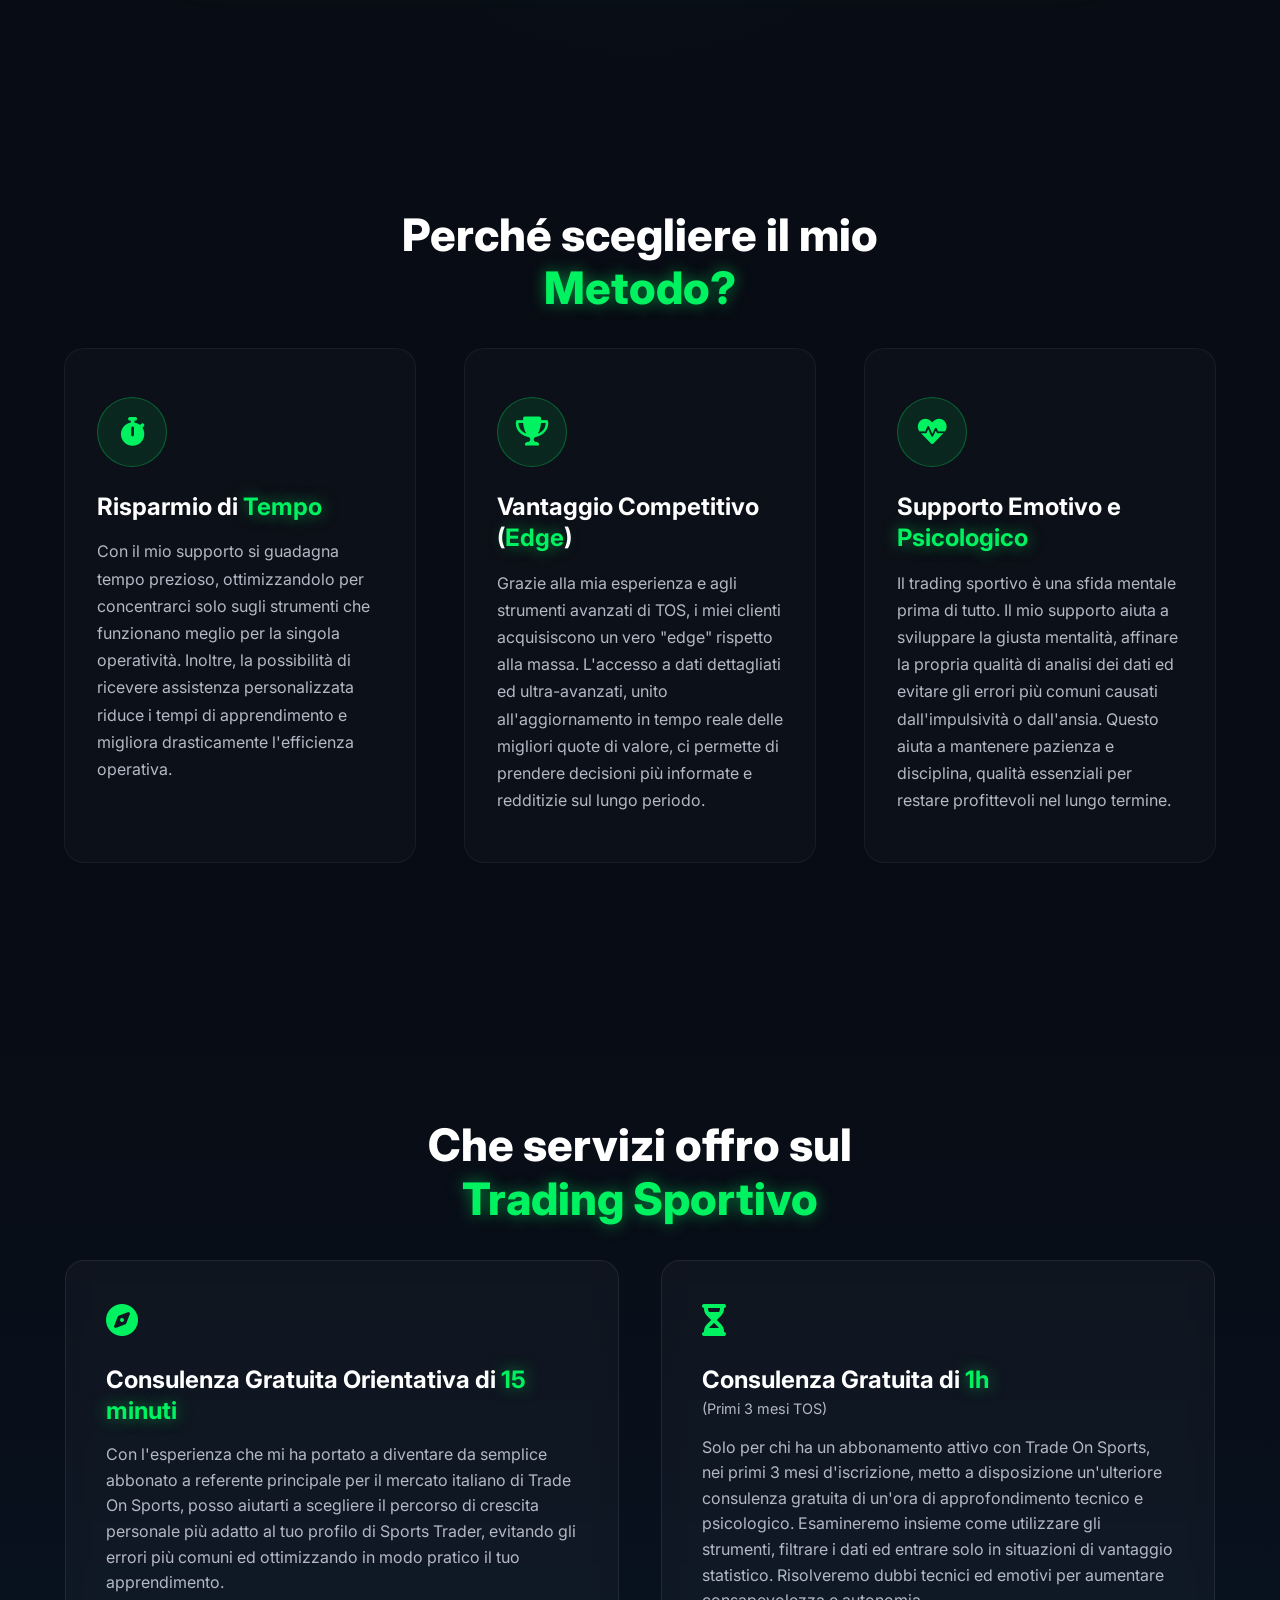
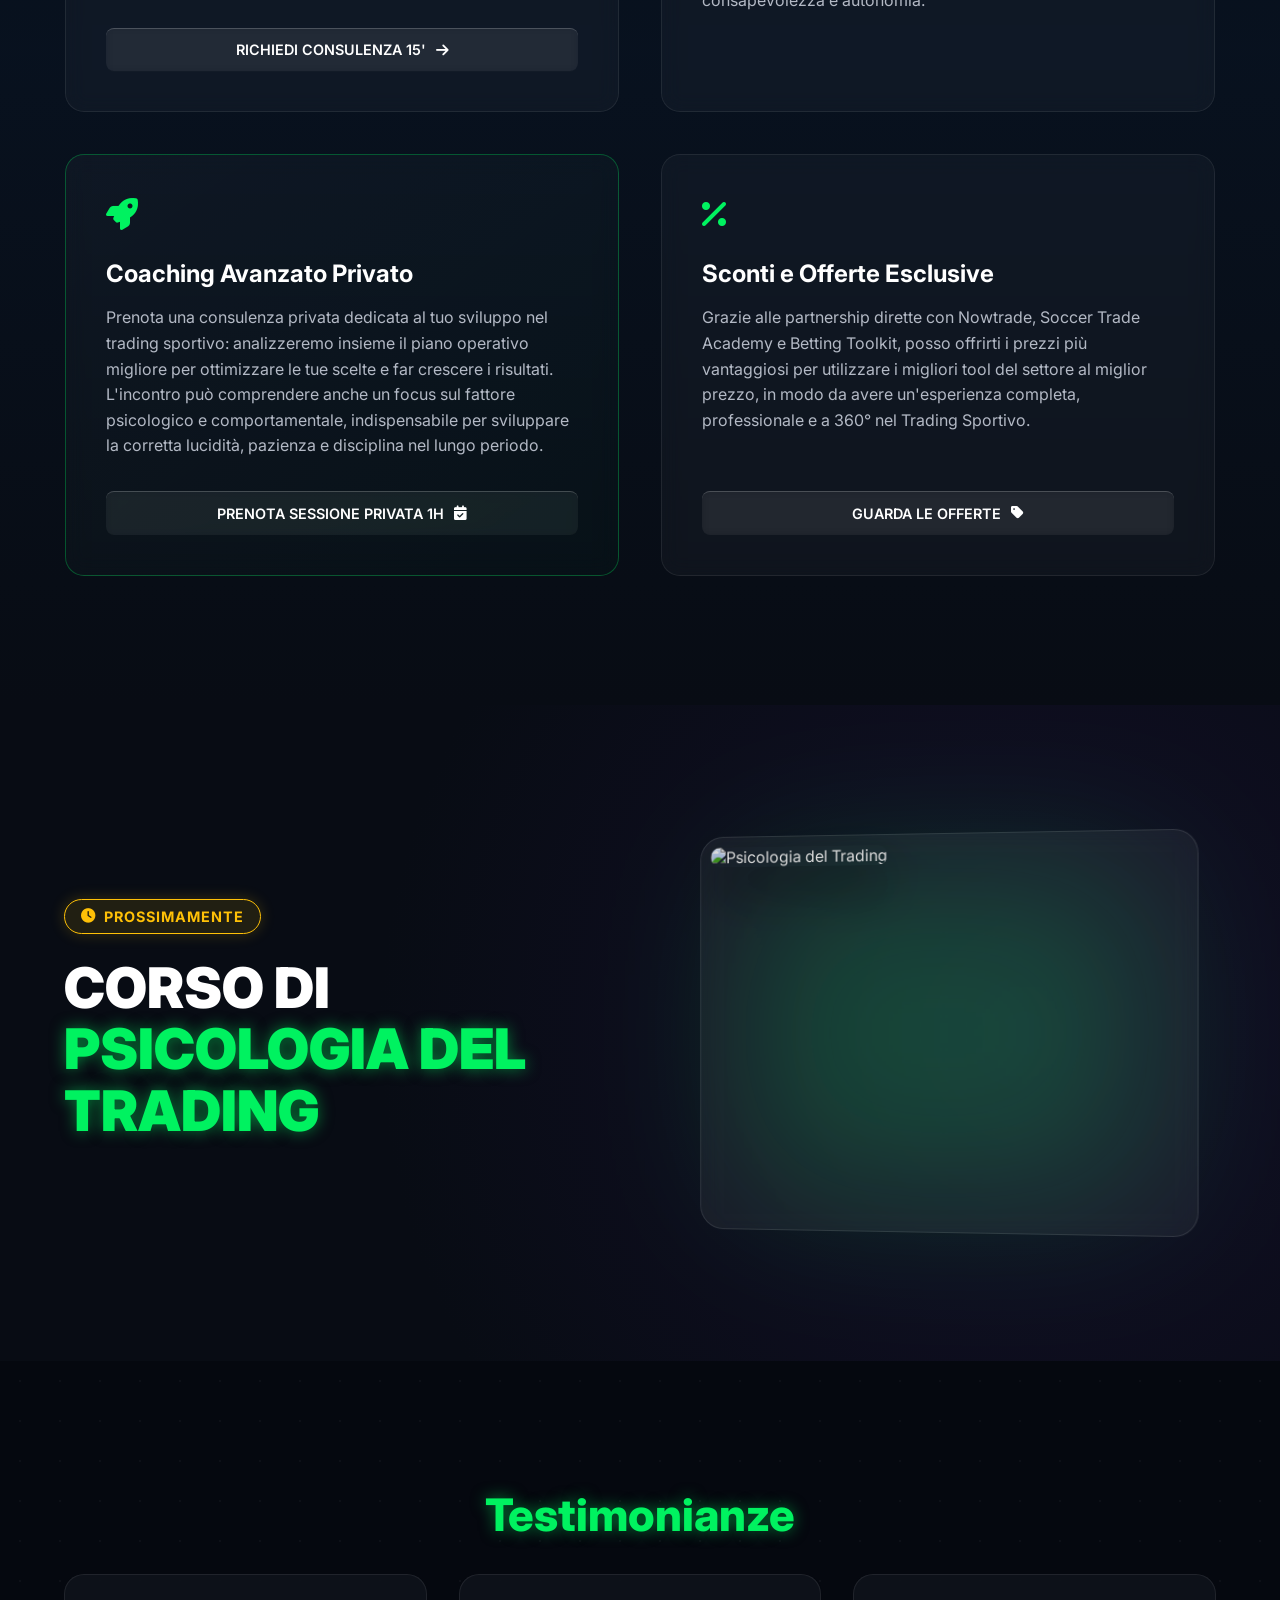
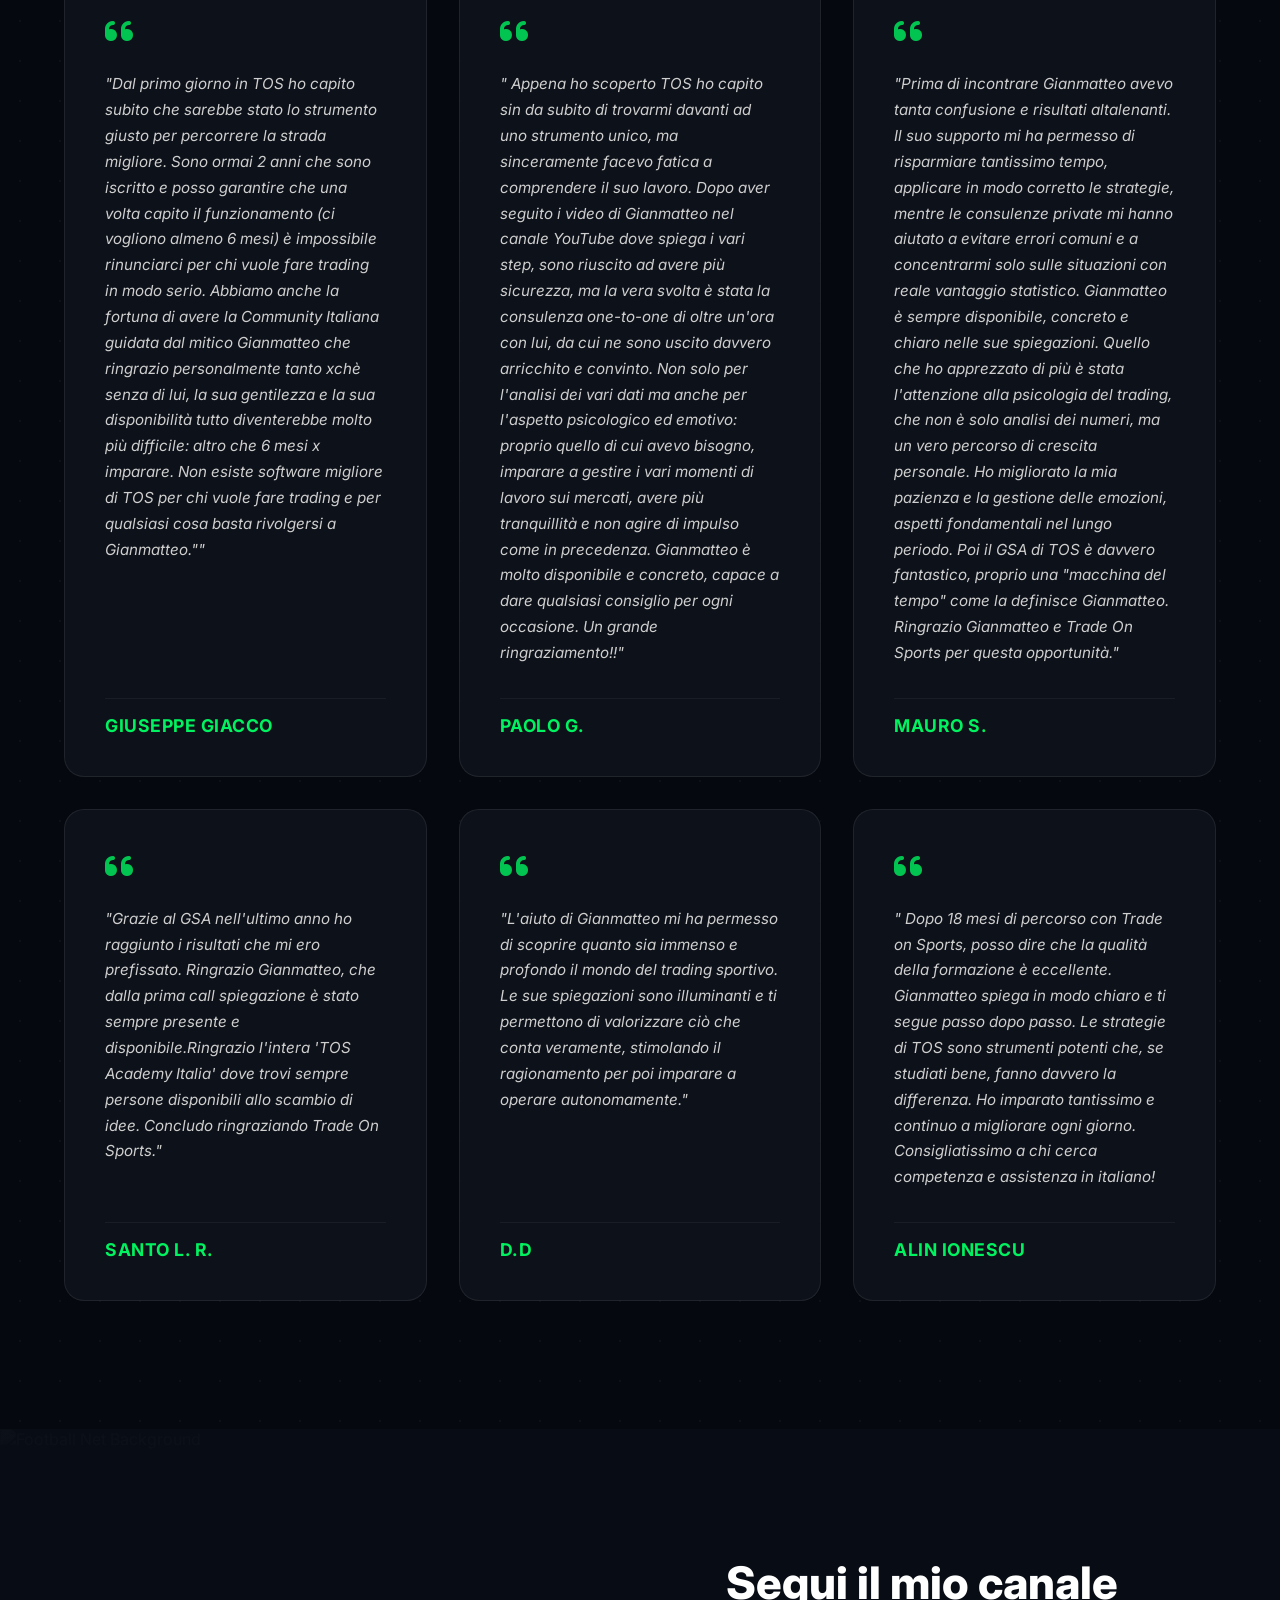
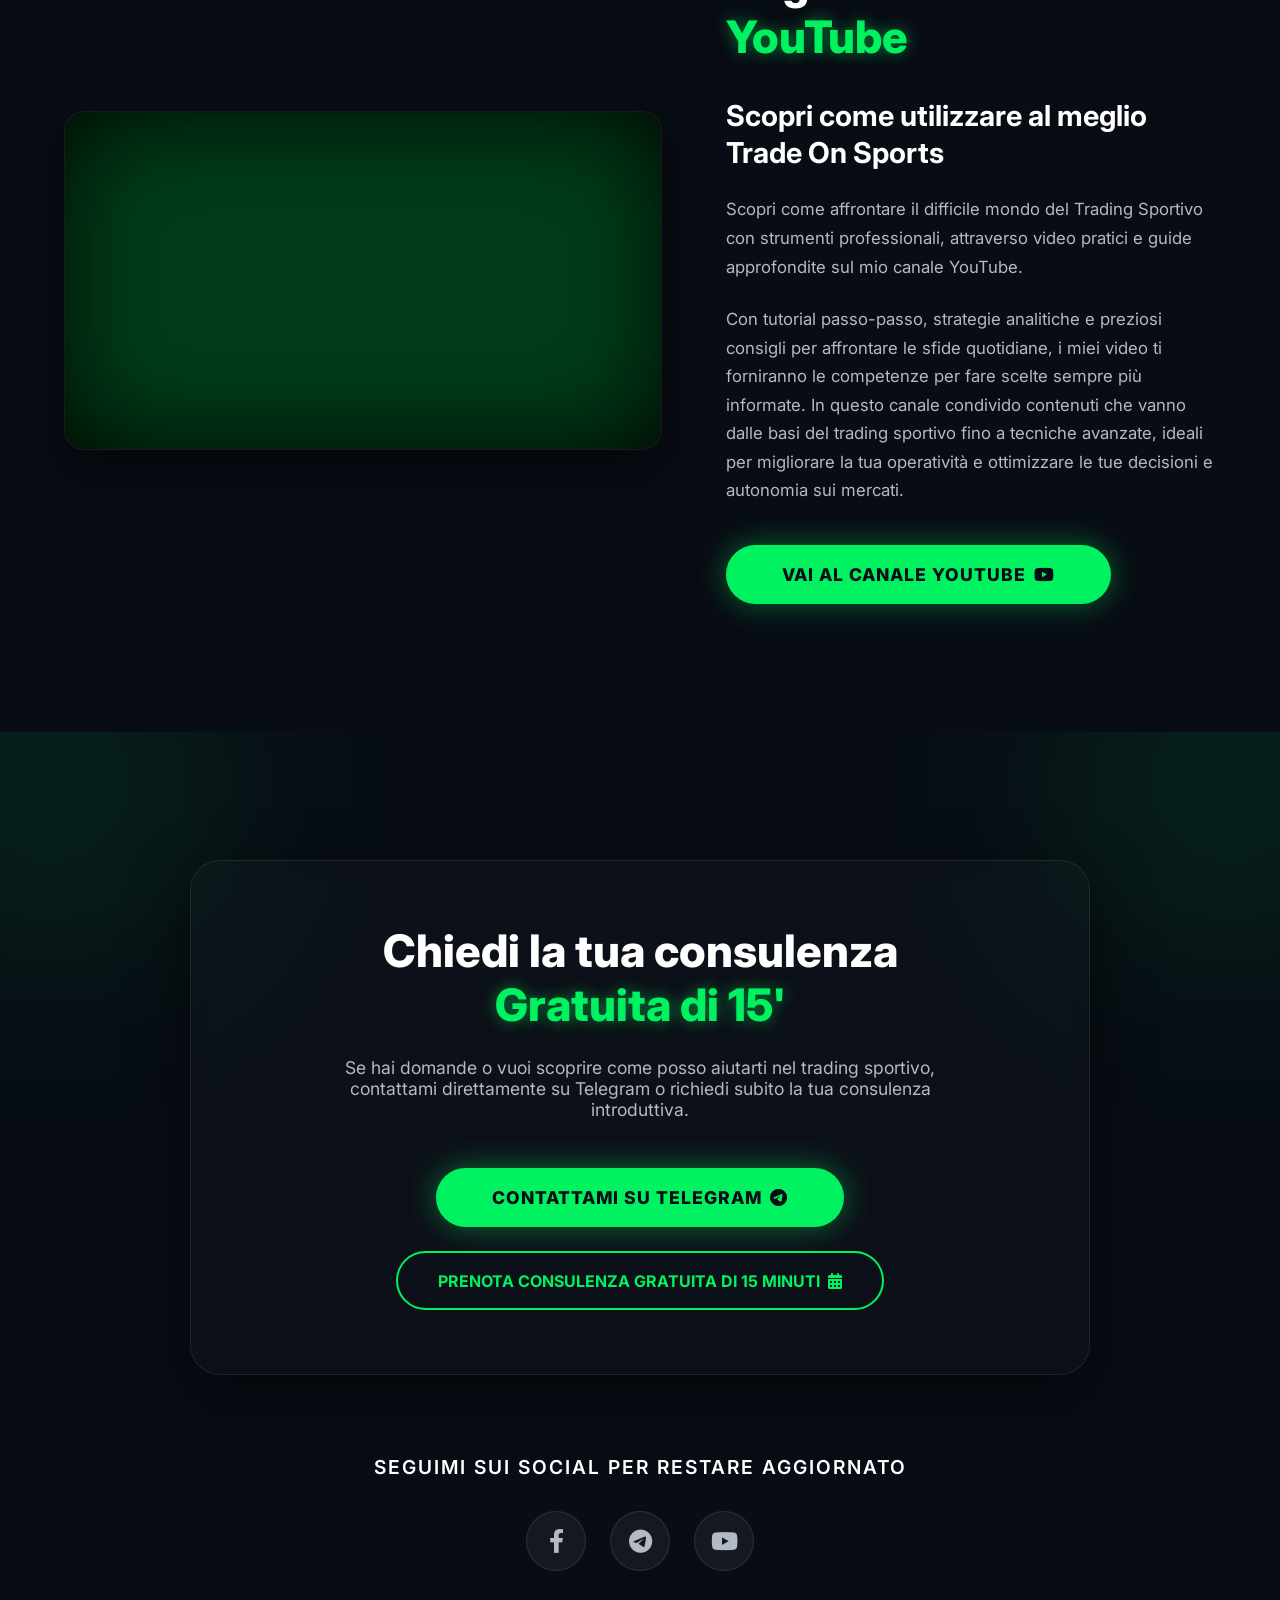
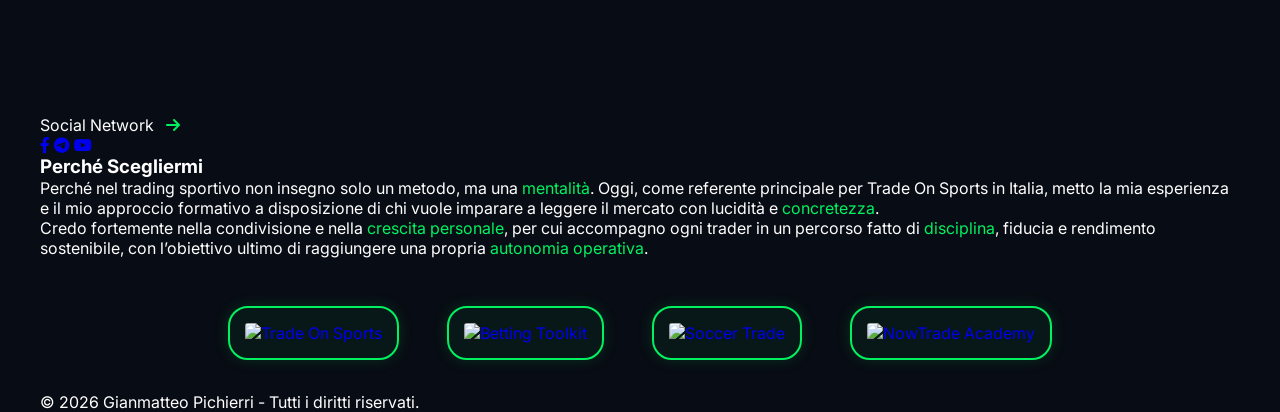
==== commit 7298ab45: "altro" ====
--- a/index.html
+++ b/index.html
@@ -3,34 +3,38 @@
 <head>
     <meta charset="UTF-8">
     <meta name="viewport" content="width=device-width, initial-scale=1.0">
+    <link rel="icon" type="image/png" sizes="32x32" href="loghi/logo.jpg">
+    <link rel="icon" type="image/png" sizes="192x192" href="loghi/logo.jpg">
     <title>TOS Trading | Formazione e Assistenza</title>
     
     <link href="https://fonts.googleapis.com/css2?family=Inter:wght@300;400;600;800;900&display=swap" rel="stylesheet">
     <link rel="stylesheet" href="https://cdnjs.cloudflare.com/ajax/libs/font-awesome/6.0.0/css/all.min.css">
-    <link rel="stylesheet" href="style.css">
+    <link rel="stylesheet" href="css/style.css">
+    <link rel="stylesheet" href="css/piè_pagina.css">
+    <link rel="stylesheet" href="css/servizi.css">
 </head>
 <body>
 
     <nav id="navbar">
         <div class="logo-container">
             <a href="#home">
-                <img src="logo.jpg" alt="TOS Trading Logo" class="logo-img">
+                <img src="loghi/logo.jpg" alt="TOS Trading Logo" class="logo-img">
             </a>
         </div>
 
         <ul class="nav-menu">
-            <li><a href="#home" class="nav-link">Home</a></li>
-            <li><a href="#servizi" class="nav-link">Servizi</a></li>
-            <li><a href="#chi-sono" class="nav-link">Chi Sono</a></li>
-            <li><a href="#contatti" class="nav-link">Contatti</a></li>
+            <li><a href="index.html" class="nav-link active">Home</a></li>
+            <li><a href="servizi.html" class="nav-link">Servizi</a></li>
+            <li><a href="chi-sono.html" class="nav-link">Chi Sono</a></li>
+            <li><a href="contatti.html" class="nav-link">Contatti</a></li>
             
             <li class="mobile-only">
-                <a href="https://t.me/tuousername" class="btn-nav-neon mobile">Telegram</a>
+                <a href="https://t.me/GianmatteoP" class="btn-nav-neon mobile">Telegram</a>
             </li>
         </ul>
 
         <div class="nav-actions">
-            <a href="https://t.me/tuousername" target="_blank" class="btn-nav-neon desktop-only">
+            <a href="https://t.me/GianmatteoP" target="_blank" class="btn-nav-neon desktop-only">
                 Telegram <i class="fab fa-telegram-plane"></i>
             </a>
             
@@ -44,7 +48,7 @@
         <div class="video-bg-container">
             <div class="tech-overlay"></div>
             <video autoplay muted loop playsinline>
-                <source src="12500592_3840_2160_30fps.mp4" type="video/mp4">
+                <source src="video.mp4" type="video/mp4">
             </video>
         </div>
         <div class="hero-content">
@@ -52,7 +56,7 @@
             <h1 class="hero-main-title animate-stagger">FORMAZIONE E <span class="text-neon-glow">ASSISTENZA</span></h1>
             <h2 class="hero-sub-title animate-stagger">Consulenza personalizzata e strumenti avanzati <br>per anticipare i trend</h2>
             <div class="hero-btn-container animate-stagger">
-                <a href="#servizi" class="btn-neon-hero">Inizia con Trade On Sports <i class="fas fa-arrow-right ml-2"></i></a>
+                <a href="servizi.html#tos-promo" class="btn-neon-hero">Inizia con Trade On Sports <i class="fas fa-arrow-right ml-2"></i></a>
             </div>
         </div>
     </section>
@@ -75,7 +79,7 @@
                         </p>
 
                         <div class="about-cta">
-                            <a href="#servizi" class="btn-neon-outline">
+                            <a href="chi-sono.html" class="btn-neon-outline">
                                 Scopri Chi Sono <i class="fas fa-user-astronaut ml-2"></i>
                             </a>
                         </div>
@@ -126,7 +130,7 @@
                 </p>
 
                 <div class="cta-btn-wrapper">
-                    <a href="https://t.me/tuousername" target="_blank" class="btn-neon-hero">
+                    <a href="https://t.me/GianmatteoP" target="_blank" class="btn-neon-hero">
                         Contattami su Telegram <i class="fab fa-telegram-plane ml-2"></i>
                     </a>
                 </div>
@@ -134,7 +138,7 @@
             </div>
         </div>
     </section>
-    <section id="pricing" class="pricing-section">
+<section id="pricing" class="pricing-section">
         <div class="container">
             
             <div class="section-header reveal">
@@ -145,48 +149,69 @@
             <div class="pricing-grid">
                 
                 <div class="price-card reveal">
-                    <div class="card-bg-img" style="background-image: url('https://images.unsplash.com/photo-1579952363873-27f3bade9f55?ixlib=rb-1.2.1&auto=format&fit=crop&w=800&q=80');"></div>
+                    <div class="card-bg-img" style="background-image: url('abbonamenti/img3.avif');"></div>
                     <div class="card-overlay-gradient"></div>
                     
                     <div class="card-content">
                         <div class="price-tag">34.95€<span class="period">/mese</span></div>
                         <h3 class="plan-name">GOLD MENSILE A</h3>
                         <p class="plan-desc">Calcio prematch e Live + 3 bot inclusi.</p>
-                        <a href="https://www.paypal.com/cgi-bin/webscr?cmd=_s-xclick&hosted_button_id=HP3R9689LNXHL" class="btn-card-action">Acquista Ora <i class="fas fa-arrow-right"></i></a>
+                        
+                        <button class="btn-info-outline mb-2 js-open-gold">
+                            <i class="fas fa-info-circle"></i> Più Informazioni
+                        </button>
+                        
+                        <a href="https://www.paypal.com/cgi-bin/webscr?cmd=_s-xclick&hosted_button_id=HP3R9689LNXHL" class="btn-card-action" target="_blank" >Acquista Ora <i class="fas fa-arrow-right"></i></a>
                     </div>
                 </div>
 
                 <div class="price-card reveal">
-                    <div class="card-bg-img" style="background-image: url('https://images.unsplash.com/photo-1540747913346-19e32dc3e97e?ixlib=rb-1.2.1&auto=format&fit=crop&w=800&q=80');"></div>
+                    <div class="card-bg-img" style="background-image: url('abbonamenti/img4.avif');"></div>
                     <div class="card-overlay-gradient"></div>
                     
                     <div class="card-content">
                         <div class="price-tag text-neon">44.95€<span class="period">/mese</span></div>
                         <h3 class="plan-name">PLATINUM MENSILE A</h3>
                         <p class="plan-desc">Calcio, tennis, ippica, sport USA + 5 bot + 1 custom.</p>
-                        <a href="https://www.paypal.com/cgi-bin/webscr?cmd=_s-xclick&hosted_button_id=GBEQHPTKJ4626" class="btn-card-action">Acquista Ora <i class="fas fa-arrow-right"></i></a>
-                    </div>
-                </div>
-
+                        
+                        <button class="btn-info-outline mb-2 js-open-platinum">
+                            <i class="fas fa-info-circle"></i> Più Informazioni
+                        </button>
+                        
+                        <a href="https://www.paypal.com/cgi-bin/webscr?cmd=_s-xclick&hosted_button_id=GBEQHPTKJ4626" class="btn-card-action" target="_blank">Acquista Ora <i class="fas fa-arrow-right"></i></a>
+                    </div>
+                </div>
+                
                 <div class="price-card reveal">
-                    <div class="card-bg-img" style="background-image: url('img1.jpg');"></div>
+                    <div class="card-bg-img" style="background-image: url('abbonamenti/img1.jpg');"></div>
                     <div class="card-overlay-gradient"></div>
                     
                     <div class="card-content">
-                        <div class="price-tag">349,95€<span class="period">/mese</span></div>
+                        <div class="price-tag">349,95€<span class="period">/anno</span></div>
                         <h3 class="plan-name">GOLD ANNUALE</h3>
-                        <a href="https://www.paypal.com/cgi-bin/webscr?cmd=_s-xclick&hosted_button_id=GBEQHPTKJ4626" class="btn-card-action">Acquista Ora <i class="fas fa-arrow-right"></i></a>
+                        <p class="plan-desc">Calcio prematch e Live + 3 bot inclusi. (Risparmi 2 mesi!)</p>
+                        
+                        <button class="btn-info-outline mb-2 js-open-gold-annual">
+                            <i class="fas fa-info-circle"></i> Più Informazioni
+                        </button>
+                        <a href="https://www.paypal.com/cgi-bin/webscr?cmd=_s-xclick&hosted_button_id=JUBWXK8X42Y3Q" class="btn-card-action" target="_blank">Acquista Ora <i class="fas fa-arrow-right"></i></a>
                     </div>
                 </div>
 
                 <div class="price-card reveal">
-                    <div class="card-bg-img" style="background-image: url('img2.webp');"></div>
+                    <div class="card-bg-img" style="background-image: url('abbonamenti/img2.webp');"></div>
                     <div class="card-overlay-gradient"></div>
                     
                     <div class="card-content">
-                        <div class="price-tag">449,95€<span class="period">/trimestre</span></div>
+                        <div class="price-tag">449,95€<span class="period">/anno</span></div>
                         <h3 class="plan-name">PLATINUM ANNUALE</h3>
-                        <a href="https://www.paypal.com/cgi-bin/webscr?cmd=_s-xclick&hosted_button_id=GBEQHPTKJ4626" class="btn-card-action">Acquista Ora <i class="fas fa-arrow-right"></i></a>
+                        <p class="plan-desc">Il pacchetto completo annuale. Massima convenienza.</p>
+                        
+                        <button class="btn-info-outline mb-2 js-open-platinum-annual">
+                            <i class="fas fa-info-circle"></i> Più Informazioni
+                        </button>
+                        
+                        <a href="https://www.paypal.com/cgi-bin/webscr?cmd=_s-xclick&hosted_button_id=JTW6EJPDDG646" class="btn-card-action" target="_blank">Acquista Ora <i class="fas fa-arrow-right"></i></a>
                     </div>
                 </div>
 
@@ -273,40 +298,609 @@
             </div>
 
             <div class="benefits-grid">
-                
+                                <div class="benefit-card reveal">
+                    <div class="icon-wrapper">
+                        <i class="fas fa-stopwatch"></i>
+                    </div>
+                    <h3 class="benefit-title">Risparmio di <span class="text-neon-glow">Tempo</span></h3>
+                    <p class="benefit-text">
+                        Con il mio supporto si guadagna tempo prezioso, ottimizzandolo per concentrarci solo sugli strumenti che funzionano meglio per la singola operatività. Inoltre, la possibilità di ricevere assistenza personalizzata riduce i tempi di apprendimento e migliora drasticamente l'efficienza operativa.
+                    </p>
+                </div>
+
+
+                <div class="benefit-card reveal">
+                    <div class="icon-wrapper">
+                        <i class="fas fa-trophy"></i>
+                    </div>
+                    <h3 class="benefit-title">Vantaggio Competitivo (<span class="text-neon-glow">Edge</span>)</h3>
+                    <p class="benefit-text">
+                        Grazie alla mia esperienza e agli strumenti avanzati di TOS, i miei clienti acquisiscono un vero "edge" rispetto alla massa. L'accesso a dati dettagliati ed ultra-avanzati, unito all'aggiornamento in tempo reale delle migliori quote di valore, ci permette di prendere decisioni più informate e redditizie sul lungo periodo.
+                    </p>
+                </div>
                 <div class="benefit-card reveal">
                     <div class="icon-wrapper">
                         <i class="fas fa-heart-pulse"></i>
                     </div>
-                    <h3 class="benefit-title">Supporto Emotivo e Psicologico</h3>
+                    <h3 class="benefit-title">Supporto Emotivo e <span class="text-neon-glow">Psicologico</span></h3>
                     <p class="benefit-text">
                         Il trading sportivo è una sfida mentale prima di tutto. Il mio supporto aiuta a sviluppare la giusta mentalità, affinare la propria qualità di analisi dei dati ed evitare gli errori più comuni causati dall'impulsività o dall'ansia. Questo aiuta a mantenere pazienza e disciplina, qualità essenziali per restare profittevoli nel lungo termine.
                     </p>
                 </div>
 
-                <div class="benefit-card reveal">
-                    <div class="icon-wrapper">
-                        <i class="fas fa-trophy"></i>
-                    </div>
-                    <h3 class="benefit-title">Vantaggio Competitivo (Edge)</h3>
-                    <p class="benefit-text">
-                        Grazie alla mia esperienza e agli strumenti avanzati di TOS, i miei clienti acquisiscono un vero "edge" rispetto alla massa. L'accesso a dati dettagliati ed ultra-avanzati, unito all'aggiornamento in tempo reale delle migliori quote di valore, ci permette di prendere decisioni più informate e redditizie sul lungo periodo.
+            </div>
+        </div>
+    </section>
+    <section id="servizi-dettagli" class="services-detail-section">
+        <div class="container">
+            
+            <div class="section-header reveal">
+                <h2 class="section-title text-center">Che servizi offro sul <br><span class="text-neon-glow">Trading Sportivo</span></h2>
+            </div>
+
+            <div class="services-grid">
+                
+                <div class="service-card reveal">
+                    <div class="card-glass-content">
+                        <div class="icon-header">
+                            <i class="fas fa-compass text-neon"></i>
+                        </div>
+                        <h3>Consulenza Gratuita Orientativa di <span class="text-neon-glow">15 minuti</span></h3>
+                        <p>Con l'esperienza che mi ha portato a diventare da semplice abbonato a referente principale per il mercato italiano di Trade On Sports, posso aiutarti a scegliere il percorso di crescita personale più adatto al tuo profilo di Sports Trader, evitando gli errori più comuni ed ottimizzando in modo pratico il tuo apprendimento.</p>
+                        
+                        <div class="card-action-bottom">
+                            <a href="contatti.html" class="btn-card-action">Richiedi consulenza 15' <i class="fas fa-arrow-right"></i></a>
+                        </div>
+                    </div>
+                </div>
+
+                <div class="service-card reveal">
+                    <div class="card-glass-content">
+                        <div class="icon-header">
+                            <i class="fas fa-hourglass-half text-neon"></i>
+                        </div>
+                        <h3>Consulenza Gratuita di <span class="text-neon-glow">1h</span><span class="text-dim-small">(Primi 3 mesi TOS)</span></h3>
+                        <p>Solo per chi ha un abbonamento attivo con Trade On Sports, nei primi 3 mesi d'iscrizione, metto a disposizione un'ulteriore consulenza gratuita di un'ora di approfondimento tecnico e psicologico. Esamineremo insieme come utilizzare gli strumenti, filtrare i dati ed entrare solo in situazioni di vantaggio statistico. Risolveremo dubbi tecnici ed emotivi per aumentare consapevolezza e autonomia.</p>
+                        </div>
+                </div>
+
+                <div class="service-card highlight-card reveal">
+                    <div class="card-glass-content">
+                        <div class="icon-header">
+                            <i class="fas fa-rocket text-neon"></i>
+                        </div>
+                        <h3>Coaching Avanzato Privato</h3>
+                        <p>Prenota una consulenza privata dedicata al tuo sviluppo nel trading sportivo: analizzeremo insieme il piano operativo migliore per ottimizzare le tue scelte e far crescere i risultati. L'incontro può comprendere anche un focus sul fattore psicologico e comportamentale, indispensabile per sviluppare la corretta lucidità, pazienza e disciplina nel lungo periodo.</p>
+                        
+                        <div class="card-action-bottom">
+                            <a href="https://app.simplymeet.me/tostrading/sessione-privata?day=2026-02-04" class="btn-card-action">Prenota sessione privata 1h <i class="fas fa-calendar-check"></i></a>
+                        </div>
+                    </div>
+                </div>
+
+                <div class="service-card reveal">
+                    <div class="card-glass-content">
+                        <div class="icon-header">
+                            <i class="fas fa-percentage text-neon"></i>
+                        </div>
+                        <h3>Sconti e Offerte Esclusive</h3>
+                        <p>Grazie alle partnership dirette con Nowtrade, Soccer Trade Academy e Betting Toolkit, posso offrirti i prezzi più vantaggiosi per utilizzare i migliori tool del settore al miglior prezzo, in modo da avere un'esperienza completa, professionale e a 360° nel Trading Sportivo.</p>
+                        
+                        <div class="card-action-bottom">
+                            <a href="servizi.html#partners" class="btn-card-action">Guarda le offerte <i class="fas fa-tag"></i></a>
+                        </div>
+                    </div>
+                </div>
+
+            </div>
+        </div>
+    </section>
+    <section id="corso-psicologia" class="course-section">
+        <div class="container">
+            <div class="course-grid">
+                
+                <div class="course-content reveal">
+                    <div class="badge-wrapper">
+                        <span class="badge-coming-soon">
+                            <i class="fas fa-clock"></i> Prossimamente
+                        </span>
+                    </div>
+
+                    <h2 class="course-title">Corso di <br><span class="text-neon-glow">Psicologia del Trading</span></h2>
+                </div>
+
+                <div class="course-visual reveal">
+                    <div class="visual-glass-card">
+                        <img src="psicologia.avif" alt="Psicologia del Trading" class="course-img">
+                        
+                        <div class="glow-backdrop"></div>
+                    </div>
+                </div>
+
+            </div>
+        </div>
+    </section>
+    <section id="testimonials" class="testimonials-section">
+        <div class="container">
+            
+            <div class="section-header reveal">
+                <h2 class="section-title text-center"><span class="text-neon-glow">Testimonianze</span></h2>
+            </div>
+
+            <div class="testimonials-grid">
+                
+                <div class="testimonial-card reveal">
+                    <i class="fas fa-quote-left quote-icon"></i>
+                    <p class="testimonial-text">
+                    "Dal primo giorno in TOS ho capito subito che sarebbe stato lo strumento giusto per percorrere la strada migliore. Sono ormai 2 anni che sono iscritto e posso garantire che una volta capito il funzionamento (ci vogliono almeno 6 mesi) è impossibile rinunciarci per chi vuole fare trading in modo serio. Abbiamo anche la fortuna di avere la Community Italiana guidata dal mitico Gianmatteo che ringrazio personalmente tanto xchè senza di lui, la sua gentilezza e la sua disponibilità tutto diventerebbe molto più difficile: altro che 6 mesi x imparare. Non esiste software migliore di TOS per chi vuole fare trading e per qualsiasi cosa basta rivolgersi a Gianmatteo.""
                     </p>
-                </div>
-
-                <div class="benefit-card reveal">
-                    <div class="icon-wrapper">
-                        <i class="fas fa-stopwatch"></i>
-                    </div>
-                    <h3 class="benefit-title">Risparmio di Tempo</h3>
-                    <p class="benefit-text">
-                        Con il mio supporto si guadagna tempo prezioso, ottimizzandolo per concentrarci solo sugli strumenti che funzionano meglio per la singola operatività. Inoltre, la possibilità di ricevere assistenza personalizzata riduce i tempi di apprendimento e migliora drasticamente l'efficienza operativa.
+                    <h4 class="testimonial-author">Giuseppe Giacco</h4>
+                </div>
+
+                <div class="testimonial-card reveal">
+                    <i class="fas fa-quote-left quote-icon"></i>
+                    <p class="testimonial-text">
+                        "
+
+                    Appena ho scoperto TOS ho capito sin da subito di trovarmi davanti ad uno strumento unico, ma sinceramente facevo fatica a comprendere il suo lavoro.
+
+                    Dopo aver seguito i video di Gianmatteo nel canale YouTube dove spiega i vari step, sono riuscito ad avere più sicurezza, ma la vera svolta è stata la consulenza one-to-one di oltre un'ora con lui, da cui ne sono uscito davvero arricchito e convinto.
+
+                    Non solo per l'analisi dei vari dati ma anche per l'aspetto psicologico ed emotivo: proprio quello di cui avevo bisogno, imparare a gestire i vari momenti di lavoro sui mercati, avere più tranquillità e non agire di impulso come in precedenza.
+
+                    Gianmatteo è molto disponibile e concreto, capace a dare qualsiasi consiglio per ogni occasione.
+
+                    Un grande ringraziamento!!"
                     </p>
-                </div>
-
-            </div>
-        </div>
-    </section>
+                    <h4 class="testimonial-author">Paolo G.</h4>
+                </div>
+
+                <div class="testimonial-card reveal">
+                    <i class="fas fa-quote-left quote-icon"></i>
+                    <p class="testimonial-text">
+                        "Prima di incontrare Gianmatteo avevo tanta confusione e risultati altalenanti. Il suo supporto mi ha permesso di risparmiare tantissimo tempo, applicare in modo corretto le strategie, mentre le consulenze private mi hanno aiutato a evitare errori comuni e a concentrarmi solo sulle situazioni con reale vantaggio statistico. Gianmatteo è sempre disponibile, concreto e chiaro nelle sue spiegazioni. Quello che ho apprezzato di più è stata l'attenzione alla psicologia del trading, che non è solo analisi dei numeri, ma un vero percorso di crescita personale. Ho migliorato la mia pazienza e la gestione delle emozioni, aspetti fondamentali nel lungo periodo. Poi il GSA di TOS è davvero fantastico, proprio una "macchina del tempo" come la definisce Gianmatteo. Ringrazio Gianmatteo e Trade On Sports per questa opportunità."
+                    </p>
+                    <h4 class="testimonial-author">Mauro S.</h4>
+                </div>
+
+                <div class="testimonial-card reveal">
+                    <i class="fas fa-quote-left quote-icon"></i>
+                    <p class="testimonial-text">
+                        "Grazie al GSA nell'ultimo anno ho raggiunto i risultati che mi ero prefissato. Ringrazio Gianmatteo, che dalla prima call spiegazione è stato sempre presente e disponibile.Ringrazio l'intera 'TOS Academy Italia' dove trovi sempre persone disponibili allo scambio di idee. Concludo ringraziando Trade On Sports."
+                    </p>
+                    <h4 class="testimonial-author">Santo L. R.</h4>
+                </div>
+
+                <div class="testimonial-card reveal">
+                    <i class="fas fa-quote-left quote-icon"></i>
+                    <p class="testimonial-text">
+                        "L'aiuto di Gianmatteo mi ha permesso di scoprire quanto sia immenso e profondo il mondo del trading sportivo. Le sue spiegazioni sono illuminanti e ti permettono di valorizzare ciò che conta veramente, stimolando il ragionamento per poi imparare a operare autonomamente."
+                    </p>
+                    <h4 class="testimonial-author">D.D</h4>
+                </div>
+
+                <div class="testimonial-card reveal">
+                    <i class="fas fa-quote-left quote-icon"></i>
+                    <p class="testimonial-text">
+                        "
+
+    Dopo 18 mesi di percorso con Trade on Sports, posso dire che la qualità della formazione è eccellente. Gianmatteo spiega in modo chiaro e ti segue passo dopo passo. Le strategie di TOS sono strumenti potenti che, se studiati bene, fanno davvero la differenza. Ho imparato tantissimo e continuo a migliorare ogni giorno. Consigliatissimo a chi cerca competenza e assistenza in italiano!
+                    </p>
+                    <h4 class="testimonial-author">Alin Ionescu</h4>
+                </div>
+
+            </div>
+        </div>
+    </section>
+    <section id="youtube" class="youtube-section">
+        <div class="youtube-bg-container">
+            <div class="youtube-overlay"></div>
+            <img src="https://images.unsplash.com/photo-1517466787929-bc90951d0974?ixlib=rb-1.2.1&auto=format&fit=crop&w=1920&q=80" alt="Football Net Background" class="bg-img">
+        </div>
+
+        <div class="container relative z-10">
+            <div class="youtube-grid">
+                
+<div class="video-column reveal">
+    <div class="video-wrapper-neon" style="position: relative; padding-bottom: 56.25%; height: 0; overflow: hidden; width: 100%;">
+        <div class="neon-backdrop"></div>
+        
+        <iframe 
+            src="https://www.youtube.com/embed/G_oTVhw0ANA?si=0W7rNYIRwfwObvBO" 
+            title="YouTube video player" 
+            frameborder="0" 
+            allow="accelerometer; autoplay; clipboard-write; encrypted-media; gyroscope; picture-in-picture; web-share" 
+            referrerpolicy="strict-origin-when-cross-origin" 
+            allowfullscreen
+            style="position: absolute; top: 0; left: 0; width: 100%; height: 100%;">
+        </iframe>
+    </div>
+</div>
+
+                <div class="content-column reveal">
+                    <h2 class="section-title">Segui il mio canale <span class="text-neon-glow">YouTube</span></h2>
+                    <h3 class="section-subtitle-large">Scopri come utilizzare al meglio Trade On Sports</h3>
+                    
+                    <p class="youtube-text">
+                        Scopri come affrontare il difficile mondo del Trading Sportivo con strumenti professionali, attraverso video pratici e guide approfondite sul mio canale YouTube.
+                    </p>
+                    <p class="youtube-text">
+                        Con tutorial passo-passo, strategie analitiche e preziosi consigli per affrontare le sfide quotidiane, i miei video ti forniranno le competenze per fare scelte sempre più informate.  In questo canale condivido contenuti che vanno dalle basi del trading sportivo fino a tecniche avanzate, ideali per migliorare la tua operatività e ottimizzare le tue decisioni e autonomia sui mercati. 
+
+                    <div class="youtube-cta">
+                        <a href="https://www.youtube.com/@tosacademyitalia" target="_blank" class="btn-neon-hero">
+                            Vai al canale YouTube <i class="fab fa-youtube ml-2"></i>
+                        </a>
+                    </div>
+                </div>
+
+            </div>
+        </div>
+    </section>
+    <section id="contatti-final" class="final-cta-section">
+        
+        <div class="corner-glow top-left"></div>
+        <div class="corner-glow top-right"></div>
+
+        <div class="container">
+            
+            <div class="final-cta-card reveal">
+                <h2 class="cta-title-large">Chiedi la tua consulenza <br><span class="text-neon-glow">Gratuita di 15'</span></h2>
+                
+                <p class="cta-desc">
+                    Se hai domande o vuoi scoprire come posso aiutarti nel trading sportivo, contattami direttamente su Telegram o richiedi subito la tua consulenza introduttiva.
+                </p>
+
+                <div class="cta-buttons-row">
+                    <a href="https://t.me/GianmatteoP" target="_blank" class="btn-neon-hero">
+                        Contattami su Telegram <i class="fab fa-telegram-plane ml-2"></i>
+                    </a>
+                    
+                    <a href="contatti.html" class="btn-neon-outline-large">
+                        Prenota Consulenza Gratuita di 15 minuti <i class="fas fa-calendar-alt ml-2"></i>
+                    </a>
+                </div>
+            </div>
+
+            <div class="social-follow-section reveal">
+                <h3 class="social-title">Seguimi sui social per restare aggiornato</h3>
+                <div class="social-icons-row">
+                    <a href="https://www.facebook.com/tosacademyitalia/" class="social-icon-btn facebook"><i class="fab fa-facebook-f"></i></a>
+                    <a href="https://t.me/GianmatteoP" class="social-icon-btn telegram"><i class="fab fa-telegram-plane"></i></a>
+                    <a href="https://www.youtube.com/@tosacademyitalia" class="social-icon-btn youtube"><i class="fab fa-youtube"></i></a>
+                </div>
+            </div>
+
+            
+
+        </div>
+    </section>
+<footer id="footer" class="site-footer">
+        <div class="container">
+            
+            <div class="footer-grid">
+                
+                <div class="footer-col reveal">
+                    
+                    <div class="footer-social-block">
+                        <span class="social-label">Social Network <i class="fas fa-arrow-right ml-2 text-neon"></i></span>
+                        <div class="footer-social-icons">
+                            <a href="https://www.facebook.com/tosacademyitalia/" class="social-link"><i class="fab fa-facebook-f"></i></a>
+                            <a href="https://t.me/GianmatteoP" class="social-link"><i class="fab fa-telegram-plane"></i></a>
+                            <a href="https://www.youtube.com/@tosacademyitalia" class="social-link"><i class="fab fa-youtube"></i></a>
+                        </div>
+                    </div>
+                </div>
+
+<div class="footer-col reveal">
+    <h3 class="footer-heading">Perché Scegliermi</h3>
+    <p class="footer-text">
+        Perché nel trading sportivo non insegno solo un metodo, ma una <span class="text-neon">mentalità</span>. Oggi, come referente principale per Trade On Sports in Italia, metto la mia esperienza e il mio approccio formativo a disposizione di chi vuole imparare a leggere il mercato con lucidità e <span class="text-neon">concretezza</span>.
+    </p>
+    <p class="footer-text">
+        Credo fortemente nella condivisione e nella <span class="text-neon">crescita personale</span>, per cui accompagno ogni trader in un percorso fatto di <span class="text-neon">disciplina</span>, fiducia e rendimento sostenibile, con l’obiettivo ultimo di raggiungere una propria <span class="text-neon">autonomia operativa</span>.
+    </p>
+</div>
+</div> 
+
+<div class="partners-row reveal">
+    <a href="servizi.html#partners" class="partner-logo">
+        <img src="loghi/logo1.jpg" alt="Trade On Sports">
+    </a>
+    <a href="servizi.html#partners" class="partner-logo">
+        <img src="loghi/logo4.jpg" alt="Betting Toolkit">
+    </a>
+    <a href="servizi.html#partners" class="partner-logo">
+        <img src="loghi/logo3.jpg" alt="Soccer Trade">
+    </a>
+    <a href="servizi.html#partners" class="partner-logo">
+        <img src="loghi/logo2.png" alt="NowTrade Academy">
+    </a>
+</div>
+
+<div class="footer-bottom">
+    <p class="copyright">© 2026 Gianmatteo Pichierri - Tutti i diritti riservati.</p>
+</div> 
+
+        </div>
+    </footer>
+    <div id="side-nav" class="side-navigation">
+        <ul>
+            <li>
+                <a href="#home" class="side-link active">
+                    <span class="side-label">Home</span>
+                    <span class="side-dot"></span>
+                </a>
+            </li>
+            
+            <li>
+                <a href="#chi-sono" class="side-link">
+                    <span class="side-label">Chi Sono</span>
+                    <span class="side-dot"></span>
+                </a>
+            </li>
+            
+            <li>
+                <a href="#supporto" class="side-link">
+                    <span class="side-label">Visione</span>
+                    <span class="side-dot"></span>
+                </a>
+            </li>
+
+            <li>
+                <a href="#pricing" class="side-link">
+                    <span class="side-label">Abbonamenti</span>
+                    <span class="side-dot"></span>
+                </a>
+            </li>
+
+            <li>
+                <a href="#supporto-faq" class="side-link">
+                    <span class="side-label">faq</span>
+                    <span class="side-dot"></span>
+                </a>
+            </li>
+
+            <li>
+                <a href="#vantaggi" class="side-link">
+                    <span class="side-label">Metodo</span>
+                    <span class="side-dot"></span>
+                </a>
+            </li>
+
+            <li>
+                <a href="#servizi-dettagli" class="side-link">
+                    <span class="side-label">Servizi</span>
+                    <span class="side-dot"></span>
+                </a>
+            </li>
+
+            <li>
+                <a href="#corso-psicologia" class="side-link">
+                    <span class="side-label">Psicologia</span>
+                    <span class="side-dot"></span>
+                </a>
+            </li>
+
+            <li>
+                <a href="#testimonials" class="side-link">
+                    <span class="side-label">Testimonianze</span>
+                    <span class="side-dot"></span>
+                </a>
+            </li>
+
+            <li>
+                <a href="#youtube" class="side-link">
+                    <span class="side-label">YouTube</span>
+                    <span class="side-dot"></span>
+                </a>
+            </li>
+
+            <li>
+                <a href="#contatti-final" class="side-link">
+                    <span class="side-label">Contatti</span>
+                    <span class="side-dot"></span>
+                </a>
+            </li>
+        </ul>
+    </div>
+    <div id="modal-gold-annual" class="modal-overlay">
+    <div class="modal-content glass-box">
+        <span class="close-modal close-gold-a">&times;</span>
+                <h2 class="modal-title">GOLD</span></h2>
+        <p class="modal-subtitle">Live + Prematch + 3 Bot inclusi</p>
+        <div class="price-highlight">349,95€ all'anno</span></div>
+
+        <div class="modal-scroll-body">
+            
+            
+            <div class="info-block">
+                <h3 class="info-header"><i class="fas fa-broadcast-tower text-neon"></i> Live</h3>
+                <ul>
+                    <li><strong>GameState App:</strong> Calcola in tempo reale le migliori probabilità di extra gol, creando un pattern dato dall’incrocio tra chi e quando segna il primo gol, con il minuto e punteggio attuale, identificando value bets in-play tramite analisi macrostatistica sugli ultimi 10 anni. </li>
+                    <li><strong>Stats:</strong> La vera e propria “Macchina del tempo” tramite la quale è possibile tornare indietro alle condizioni del primo gol o anticipare il futuro andando a vedere nel dettaglio se, quando e da parte di chi possiamo aspettarci un ulteriore gol. </li>
+                    <li><strong>Pathway:</strong> Perfetto per chi preferisce il trading durante l’intervallo. Il pathway è un potente algoritmo che calcola il vantaggio statistico attuale confrontando le probabilità implicite del proprio database con le quote Betfair correnti.</li>
+                </ul>
+            </div>
+
+            <div class="info-block">
+                <h3 class="info-header"><i class="fas fa-clock text-neon"></i> Prematch</h3>
+                <ul>
+                    <li><strong>Prematch to Inplay:</strong> Scanner avanzato che monitora tiri in porta, attacchi pericolosi, % aggressività e molto altro per segnalare in tempo reale le migliori opportunità di gol a breve.</li>
+                    <li><strong>Morning Footy:</strong> Perfetto per chi preferisce il puro trading prematch. Pannello finanziario che ogni 30’ aggiorna grafici e volumi delle liquidità in entrata abbinate sull’1X2 e U/O2.5, permettendo di individuare e anticipare eventuali cambi di trend nel mercato prematch. </li>
+                    <li><strong>Bookie points and ROI:</strong> Un vero e proprio asset d’investimento finanziario parallelo. In questa sezione viene analizzata la tipologia di partita per quello specifico campionato e segnalato il miglior vantaggio tra le 6 casistiche possibili di punta/banca casa/pareggio/ospite negli ultimi 5 anni.</li>
+                    <li><strong>Statistiche Innovative:</strong> Dati avanzati per singoli campionati, Coppe Nazionali o Europee. Macrostatistiche dettagliate e all’avanguardia per 7 tipologie differenti di favoritismo, medie gol primo/secondo tempo, fasce orarie dei gol/no gol, forma specifica + trend generale nelle ultime 5, 10 e 20 partite, attesa gol in base al numero di tiri effettuati nello specchio, attesa gol nei secondi tempi a seconda del risultato esatto all’intervallo, e tanto, tanto altro.</li>
+                </ul>
+            </div>
+
+            <div class="info-block">
+                <h3 class="info-header"><i class="fab fa-telegram-plane text-neon"></i> Telegram</h3>
+                <p class="mb-2">Ottimizza la tua esperienza in Trade On Sports grazie al vero e proprio ecosistema parallelo di ulteriori strumenti inclusi nel tuo abbonamento:</p>
+                <ul>
+                    <li><strong>TOS Academy Italia:</strong> Una Community che conta ormai un centinaio di trader di tutti i livelli, attiva h24, dove poter condividere e confrontare in tempo reale le proprie analisi.</li>
+                    <li><strong>Jonny Grossmatrk Trading Hub:</strong> In questa stanza il creatore del GSA analizza le migliori occasioni e spiega passo passo la sua operatività tramite l’uso esclusivo della sezione live (no tiri in porta, no XG, no stati di forma, no analisi prematch). Molto utile per chi vuole entrare nel cuore di Trade On Sports.</li>
+                    <li><strong>3 Bot (2 prematch e 1 live):</strong> Varie tipologie di alert ti avvisano in tempo reale sulle migliori occasioni per poter entrare negli incontri pre-filtrati dai nostri algoritmi.</li>
+                </ul>
+            </div>
+
+            <div class="info-block">
+                <h3 class="info-header"><i class="fas fa-file-download text-neon"></i> File Scaricabili</h3>
+                <p>Aggiornati settimanalmente, di tutti i risultati dei principali bot, relative partite e statistiche correlate, direttamente da <a href="http://www.tradeonsports.co.uk/results" target="_blank" class="text-neon">www.tradeonsports.co.uk/results</a>.</p>
+                <p>Ulteriore servizio aggiunto fondamentale per validare le proprie strategie preferite, effettuare backtesting e creare database personalizzati e ottimizzati.</p>
+            </div>
+
+        </div>
+    </div>
+</div>
+<div id="modal-platinum-annual" class="modal-overlay">
+    <div class="modal-content glass-box">
+        <span class="close-modal close-platinum-a">&times;</span>
+        <h2 class="modal-title"><span class="text-neon">PLATINUM</h2>
+        <p class="modal-subtitle">Il pacchetto All-Inclusive definitivo</p>
+        <div class="price-highlight">44,95€ all'anno</div>
+
+        <div class="modal-scroll-body">
+            
+            <div class="info-block">
+                <h3 class="info-header"><i class="fas fa-check-circle text-neon"></i> Football Gold</h3>
+                <p>Include interamente tutte le funzionalità del pacchetto <strong>Football Gold</strong> (Live, Prematch, Academy, File scaricabili, 3 Bot, etc.).</p>
+            </div>
+
+            <div class="info-block">
+                <h3 class="info-header"><i class="fas fa-table-tennis text-neon"></i> Tennis</h3>
+                <ul>
+                    <li><strong>Chat indipendente.</strong></li>
+                    <li><strong>Statistiche in-play avanzate:</strong> % break points convertiti, % controbreak, % servizio per rimanere nel set e tanto altro.</li>
+                    <li><strong>Focus sugli edge ATP/WTA</strong> tramite micro-mined non disponibili su altre piattaforme, per trading inplay e lay prematch.</li>
+                </ul>
+            </div>
+
+            <div class="info-block">
+                <h3 class="info-header"><i class="fas fa-chess-knight text-neon"></i> Ippica (Horse Racing)</h3>
+                <ul>
+                    <li><strong>Chat indipendente.</strong></li>
+                    <li><strong>Scanner dinamico per steamers/drifters</strong> con possibilità di automatizzare qualsiasi strategia pre-corsa o live, tramite la speciale partnership con <em>Betting Toolkit</em>.</li>
+                    <li><strong>Focus sull’edge statistico</strong> delle corse principali UK/Irlanda, tramite un sofisticato tool che identifica solo le migliori opportunità liquide per strategie sia di scalping che betting.</li>
+                </ul>
+            </div>
+
+            <div class="info-block">
+                <h3 class="info-header"><i class="fas fa-football-ball text-neon"></i> Sport Americani</h3>
+                <p>Football Americano (NFL), Basket (NBA) e Hockey su ghiaccio (NHL) in una stanza Telegram a sé, che presto diventerà una vera e propria sezione a parte, come per tennis ed ippica.</p>
+            </div>
+
+            <div class="info-block">
+                <h3 class="info-header"><i class="fas fa-robot text-neon"></i> 3 Ulteriori Bot</h3>
+                <ul>
+                    <li>1 Bot specifico per il <strong>Tennis</strong>.</li>
+                    <li>1 Bot specifico per l'<strong>Ippica</strong>.</li>
+                    <li>1 Bot <strong>Extra Personalizzabile</strong> secondo le tue strategie.</li>
+                </ul>
+            </div>
+
+        </div>
+    </div>
+</div>
+    <div id="modal-gold" class="modal-overlay">
+    <div class="modal-content glass-box">
+        <span class="close-modal">&times;</span>
+        
+        <h2 class="modal-title">GOLD</span></h2>
+        <p class="modal-subtitle">Live + Prematch + 3 Bot inclusi</p>
+        <div class="price-highlight">34,95€ al mese <span class="strike">anziché 39,95£</span></div>
+
+        <div class="modal-scroll-body">
+            
+            <div class="info-block">
+                <h3 class="info-header"><i class="fas fa-broadcast-tower text-neon"></i> Live</h3>
+                <ul>
+                    <li><strong>GameState App:</strong> Calcola in tempo reale le migliori probabilità di extra gol, creando un pattern dato dall’incrocio tra chi e quando segna il primo gol, con il minuto e punteggio attuale, identificando value bets in-play tramite analisi macrostatistica sugli ultimi 10 anni. </li>
+                    <li><strong>Stats:</strong> La vera e propria “Macchina del tempo” tramite la quale è possibile tornare indietro alle condizioni del primo gol o anticipare il futuro andando a vedere nel dettaglio se, quando e da parte di chi possiamo aspettarci un ulteriore gol. </li>
+                    <li><strong>Pathway:</strong> Perfetto per chi preferisce il trading durante l’intervallo. Il pathway è un potente algoritmo che calcola il vantaggio statistico attuale confrontando le probabilità implicite del proprio database con le quote Betfair correnti.</li>
+                </ul>
+            </div>
+
+            <div class="info-block">
+                <h3 class="info-header"><i class="fas fa-clock text-neon"></i> Prematch</h3>
+                <ul>
+                    <li><strong>Prematch to Inplay:</strong> Scanner avanzato che monitora tiri in porta, attacchi pericolosi, % aggressività e molto altro per segnalare in tempo reale le migliori opportunità di gol a breve.</li>
+                    <li><strong>Morning Footy:</strong> Perfetto per chi preferisce il puro trading prematch. Pannello finanziario che ogni 30’ aggiorna grafici e volumi delle liquidità in entrata abbinate sull’1X2 e U/O2.5, permettendo di individuare e anticipare eventuali cambi di trend nel mercato prematch. </li>
+                    <li><strong>Bookie points and ROI:</strong> Un vero e proprio asset d’investimento finanziario parallelo. In questa sezione viene analizzata la tipologia di partita per quello specifico campionato e segnalato il miglior vantaggio tra le 6 casistiche possibili di punta/banca casa/pareggio/ospite negli ultimi 5 anni.</li>
+                    <li><strong>Statistiche Innovative:</strong> Dati avanzati per singoli campionati, Coppe Nazionali o Europee. Macrostatistiche dettagliate e all’avanguardia per 7 tipologie differenti di favoritismo, medie gol primo/secondo tempo, fasce orarie dei gol/no gol, forma specifica + trend generale nelle ultime 5, 10 e 20 partite, attesa gol in base al numero di tiri effettuati nello specchio, attesa gol nei secondi tempi a seconda del risultato esatto all’intervallo, e tanto, tanto altro.</li>
+                </ul>
+            </div>
+
+            <div class="info-block">
+                <h3 class="info-header"><i class="fab fa-telegram-plane text-neon"></i> Telegram</h3>
+                <p class="mb-2">Ottimizza la tua esperienza in Trade On Sports grazie al vero e proprio ecosistema parallelo di ulteriori strumenti inclusi nel tuo abbonamento:</p>
+                <ul>
+                    <li><strong>TOS Academy Italia:</strong> Una Community che conta ormai un centinaio di trader di tutti i livelli, attiva h24, dove poter condividere e confrontare in tempo reale le proprie analisi.</li>
+                    <li><strong>Jonny Grossmatrk Trading Hub:</strong> In questa stanza il creatore del GSA analizza le migliori occasioni e spiega passo passo la sua operatività tramite l’uso esclusivo della sezione live (no tiri in porta, no XG, no stati di forma, no analisi prematch). Molto utile per chi vuole entrare nel cuore di Trade On Sports.</li>
+                    <li><strong>3 Bot (2 prematch e 1 live):</strong> Varie tipologie di alert ti avvisano in tempo reale sulle migliori occasioni per poter entrare negli incontri pre-filtrati dai nostri algoritmi.</li>
+                </ul>
+            </div>
+
+            <div class="info-block">
+                <h3 class="info-header"><i class="fas fa-file-download text-neon"></i> File Scaricabili</h3>
+                <p>Aggiornati settimanalmente, di tutti i risultati dei principali bot, relative partite e statistiche correlate, direttamente da <a href="http://www.tradeonsports.co.uk/results" target="_blank" class="text-neon">www.tradeonsports.co.uk/results</a>.</p>
+                <p>Ulteriore servizio aggiunto fondamentale per validare le proprie strategie preferite, effettuare backtesting e creare database personalizzati e ottimizzati.</p>
+            </div>
+
+        </div>
+    </div>
+    
+</div>
+<div id="modal-platinum" class="modal-overlay">
+    <div class="modal-content glass-box">
+        <span class="close-modal close-platinum">&times;</span>
+        
+        <h2 class="modal-title"><span class="text-neon">PLATINUM</h2>
+        <p class="modal-subtitle">Il pacchetto All-Inclusive definitivo</p>
+        <div class="price-highlight">44,95€ al mese</div>
+
+        <div class="modal-scroll-body">
+            
+            <div class="info-block">
+                <h3 class="info-header"><i class="fas fa-check-circle text-neon"></i> Football Gold</h3>
+                <p>Include interamente tutte le funzionalità del pacchetto <strong>Football Gold</strong> (Live, Prematch, Academy, File scaricabili,3 bot, etc.).</p>
+            </div>
+
+            <div class="info-block">
+                <h3 class="info-header"><i class="fas fa-table-tennis text-neon"></i> Tennis</h3>
+                <ul>
+                    <li><strong>Chat indipendente.</strong></li>
+                    <li><strong>Statistiche in-play avanzate:</strong> % break points convertiti, % controbreak, % servizio per rimanere nel set e tanto altro.</li>
+                    <li><strong>Focus sugli edge ATP/WTA</strong> tramite micro-mined non disponibili su altre piattaforme, per trading inplay e lay prematch.</li>
+                </ul>
+            </div>
+
+            <div class="info-block">
+                <h3 class="info-header"><i class="fas fa-chess-knight text-neon"></i> Ippica (Horse Racing)</h3>
+                <ul>
+                    <li><strong>Chat indipendente.</strong></li>
+                    <li><strong>Scanner dinamico per steamers/drifters</strong> con possibilità di automatizzare qualsiasi strategia pre-corsa o live, tramite la speciale partnership con <em>Betting Toolkit</em>.</li>
+                    <li><strong>Focus sull’edge statistico</strong> delle corse principali UK/Irlanda, tramite un sofisticato tool che identifica solo le migliori opportunità liquide per strategie sia di scalping che betting.</li>
+                </ul>
+            </div>
+
+            <div class="info-block">
+                <h3 class="info-header"><i class="fas fa-football-ball text-neon"></i> Sport Americani</h3>
+                <p>Football Americano (NFL), Basket (NBA) e Hockey su ghiaccio (NHL) in una stanza Telegram a sé, che presto diventerà una vera e propria sezione a parte, come per tennis ed ippica.</p>
+            </div>
+
+            <div class="info-block">
+                <h3 class="info-header"><i class="fas fa-robot text-neon"></i> 3 Ulteriori Bot</h3>
+                <ul>
+                    <li>1 Bot specifico per il <strong>Tennis</strong>.</li>
+                    <li>1 Bot specifico per l'<strong>Ippica</strong>.</li>
+                    <li>1 Bot <strong>Extra Personalizzabile</strong> secondo le tue strategie.</li>
+                </ul>
+            </div>
+
+        </div>
+    </div>
+</div>
     <script src="script.js"></script>
 </body>
-</html>+
+</html>
--- a/css/style.css
+++ b/css/style.css
@@ -0,0 +1,2027 @@
+/* --- 1. VARIABILI & RESET (Design System) --- */
+:root {
+    /* Colore Principale: Verde Neon */
+    --neon-green: #00f260; 
+    /* Colore Secondario: Blu Tech */
+    --tech-blue: #0575e6;
+    
+    /* Sfondi */
+    --bg-dark: #080c14;          
+    --bg-glass: rgba(8, 12, 20, 0.6); 
+    
+    /* Testi */
+    --text-white: #ffffff;
+    --text-dim: #b3b9c5;          
+    
+    /* Effetti */
+    --neon-glow: 0 0 20px rgba(0, 242, 96, 0.6);
+    --transition-smooth: all 0.4s cubic-bezier(0.25, 0.46, 0.45, 0.94);
+}
+
+* {
+    margin: 0;
+    padding: 0;
+    box-sizing: border-box;
+}
+
+html { scroll-behavior: smooth; }
+
+body {
+    font-family: 'Inter', sans-serif;
+    background-color: var(--bg-dark);
+    color: var(--text-white);
+    overflow-x: hidden;
+}
+
+/* --- UTILITY CLASSES --- */
+.text-neon { color: var(--neon-green); }
+.text-neon-glow { 
+    color: var(--neon-green);
+    text-shadow: 0 0 15px rgba(0, 242, 96, 0.5);
+}
+.ml-2 { margin-left: 0.5rem; }
+
+
+/* --- 2. NAVIGAZIONE (Clean & No Dots) --- */
+nav {
+    position: fixed;
+    top: 0;
+    width: 100%;
+    height: 100px;
+    padding: 0 5%;
+    display: flex;
+    justify-content: space-between;
+    align-items: center;
+    z-index: 1000;
+    transition: var(--transition-smooth);
+    background: transparent;
+    border-bottom: 1px solid transparent;
+}
+
+/* Reset per togliere puntini e sottolineature globalmente nella nav */
+nav ul {
+    list-style: none !important; 
+    padding: 0;
+    margin: 0;
+}
+
+nav a {
+    text-decoration: none !important;
+}
+
+/* Effetto Scrolled */
+nav.scrolled {
+    background: var(--bg-glass);
+    backdrop-filter: blur(20px) saturate(180%);
+    -webkit-backdrop-filter: blur(20px) saturate(180%);
+    height: 90px;
+    border-bottom: 1px solid rgba(0, 242, 96, 0.15);
+    box-shadow: 0 4px 30px rgba(0, 0, 0, 0.3);
+}
+
+/* Logo */
+.logo-container { flex: 1; }
+.logo-img {
+    height: 70px;
+    width: auto;
+    object-fit: contain;
+    transition: transform 0.3s ease;
+    filter: drop-shadow(0 0 8px rgba(0, 242, 96, 0.2));
+}
+.logo-img:hover { transform: scale(1.05); }
+
+/* MENU LINK (Centro) */
+.nav-menu {
+    display: flex;
+    gap: 3rem;
+    align-items: center;
+    justify-content: center;
+    flex: 2;
+    list-style-type: none; 
+}
+
+.nav-link {
+    font-size: 1rem;
+    font-weight: 600;
+    color: rgba(255, 255, 255, 0.8);
+    text-transform: uppercase;
+    letter-spacing: 1px;
+    position: relative;
+    transition: var(--transition-smooth);
+    text-decoration: none; 
+}
+
+/* Effetto Hover: Solo luce, NIENTE linea sotto */
+.nav-link:hover {
+    color: var(--neon-green);
+    text-shadow: 0 0 15px rgba(0, 242, 96, 0.8); 
+    transform: translateY(-1px);
+}
+
+/* Azioni a destra (Telegram) */
+.nav-actions {
+    flex: 1;
+    display: flex;
+    justify-content: flex-end;
+    align-items: center;
+}
+
+.btn-nav-neon {
+    padding: 0.7rem 1.5rem;
+    border: 1px solid var(--neon-green);
+    color: var(--neon-green);
+    background: rgba(0, 242, 96, 0.05);
+    border-radius: 4px;
+    font-weight: 700;
+    font-size: 0.9rem;
+    transition: var(--transition-smooth);
+    display: flex;
+    align-items: center;
+    gap: 8px;
+    text-transform: uppercase;
+    text-decoration: none; 
+}
+
+.btn-nav-neon:hover {
+    background: var(--neon-green);
+    color: var(--bg-dark);
+    box-shadow: var(--neon-glow);
+    transform: translateY(-2px);
+}
+
+/* Mobile Menu Reset */
+@media (max-width: 900px) {
+    .nav-menu {
+        list-style: none; 
+    }
+    .nav-link {
+        text-decoration: none;
+    }
+}
+
+/* --- 3. HERO SECTION INNOVATIVA --- */
+.hero-section {
+    position: relative;
+    height: 100vh;
+    width: 100%;
+    display: flex;
+    align-items: center;
+    justify-content: center;
+    text-align: center;
+    overflow: hidden;
+    padding: 0 20px;
+}
+
+.video-bg-container {
+    position: absolute;
+    top: 0; left: 0;
+    width: 100%; height: 100%;
+    z-index: -1;
+}
+
+.video-bg-container video {
+    width: 100%; height: 100%;
+    object-fit: cover;
+}
+
+.tech-overlay {
+    position: absolute;
+    top: 0; left: 0;
+    width: 100%; height: 100%;
+    z-index: 1;
+    background: 
+        radial-gradient(circle at center, rgba(8, 12, 20, 0.6) 0%, rgba(8, 12, 20, 0.9) 100%),
+        url('[data-uri]') repeat;
+}
+
+.hero-content {
+    z-index: 10;
+    max-width: 1000px;
+    margin-top: 60px; 
+}
+
+.hero-sup-title {
+    font-size: 1.1rem;
+    font-weight: 600;
+    text-transform: uppercase;
+    letter-spacing: 3px;
+    color: var(--text-dim);
+    margin-bottom: 1.5rem;
+}
+
+.hero-main-title {
+    font-size: 5.5rem;
+    line-height: 1;
+    font-weight: 900;
+    text-transform: uppercase;
+    margin-bottom: 2rem;
+    color: var(--text-white);
+    text-shadow: 2px 2px 10px rgba(0,0,0,0.7);
+}
+
+.hero-sub-title {
+    font-size: 1.5rem;
+    font-weight: 400;
+    line-height: 1.6;
+    color: #dbe2ef;
+    margin-bottom: 3.5rem;
+}
+
+.btn-neon-hero {
+    display: inline-flex;
+    align-items: center;
+    padding: 1.2rem 3.5rem;
+    background-color: var(--neon-green);
+    color: #080c14;
+    font-size: 1.1rem;
+    font-weight: 800;
+    text-transform: uppercase;
+    letter-spacing: 1px;
+    border-radius: 50px;
+    text-decoration: none;
+    transition: var(--transition-smooth);
+    box-shadow: 0 0 30px rgba(0, 242, 96, 0.4);
+    position: relative;
+    overflow: hidden;
+}
+
+.btn-neon-hero:hover {
+    transform: translateY(-5px) scale(1.02);
+    box-shadow: 0 0 50px rgba(0, 242, 96, 0.7), 0 0 20px rgba(255, 255, 255, 0.2) inset;
+}
+.btn-neon-hero i { transition: transform 0.3s ease; }
+.btn-neon-hero:hover i { transform: translateX(5px); }
+
+/* --- ANIMAZIONI --- */
+.animate-stagger {
+    opacity: 0;
+    transform: translateY(30px);
+}
+
+.hero-visible .animate-stagger {
+    animation: fadeInUp 0.8s cubic-bezier(0.215, 0.610, 0.355, 1.000) forwards;
+}
+
+.hero-visible .animate-stagger:nth-child(1) { animation-delay: 0.2s; }
+.hero-visible .animate-stagger:nth-child(2) { animation-delay: 0.4s; }
+.hero-visible .animate-stagger:nth-child(3) { animation-delay: 0.6s; }
+.hero-visible .animate-stagger:nth-child(4) { animation-delay: 0.8s; }
+
+@keyframes fadeInUp {
+    to { opacity: 1; transform: translateY(0); }
+}
+
+/* --- MOBILE RESPONSIVE --- */
+.mobile-only { display: none; }
+.hamburger-menu { display: none; font-size: 1.5rem; cursor: pointer; color: white; }
+
+@media (max-width: 992px) {
+    .hero-main-title { font-size: 4rem; }
+    .hero-sub-title { font-size: 1.3rem; }
+}
+
+@media (max-width: 900px) {
+    /* Menu Mobile Full Screen */
+    .nav-menu {
+        position: fixed;
+        top: 0; right: -100%;
+        height: 100vh;
+        width: 100%;
+        background: rgba(8, 12, 20, 0.9);
+        backdrop-filter: blur(20px);
+        -webkit-backdrop-filter: blur(20px);
+        flex-direction: column;
+        justify-content: center;
+        transition: 0.4s ease;
+        z-index: -1;
+    }
+    
+    .nav-menu.active { right: 0; }
+
+    .hamburger-menu { display: block; z-index: 1001; }
+    .desktop-only { display: none; }
+    .mobile-only { display: block; margin-top: 2rem; }
+    
+    .nav-link { font-size: 1.3rem; margin: 1rem 0; }
+    .logo-img { height: 50px; } /* Logo un po' più piccolo su mobile per non coprire tutto */
+    nav { padding: 0.5rem 5%; height: 80px; }
+}
+/* --- RESPONSIVE HERO SECTION (Mobile Fix) --- */
+@media (max-width: 768px) {
+    
+    .hero-section {
+        padding: 0 20px; 
+        height: auto;    
+        min-height: 100vh;
+        padding-top: 100px; /* Spazio per la navbar fissa */
+        padding-bottom: 50px;
+    }
+
+    /* 2. Titolo Piccolo sopra (Migliora il tuo trading...) */
+    .hero-sup-title {
+        font-size: 0.75rem; /* Molto più piccolo */
+        letter-spacing: 1px;
+        margin-bottom: 1rem;
+        line-height: 1.4;
+    }
+
+    /* 3. TITOLO GIGANTE (FORMAZIONE E ASSISTENZA) */
+    .hero-main-title {
+        font-size: 2.3rem; /* Ridotto drasticamente (era troppo grande) */
+        line-height: 1.1;
+        margin-bottom: 1rem;
+        word-wrap: break-word; /* Evita che parole lunghe rompano il layout */
+    }
+
+    /* 4. Sottotitolo (Consulenza personalizzata...) */
+    .hero-sub-title {
+        font-size: 1rem;
+        margin-bottom: 2rem;
+        line-height: 1.5;
+        padding: 0 10px; /* Margine interno per non toccare i bordi */
+    }
+
+    /* 5. Bottone Verde */
+    .btn-neon-hero {
+        padding: 0.9rem 1.5rem;
+        font-size: 0.9rem;
+        width: 100%; /* Bottone a tutta larghezza su mobile è più bello */
+        justify-content: center; /* Testo centrato */
+    }
+    
+    /* 6. Aggiustamento Navbar Mobile */
+    nav {
+        padding: 0.5rem 5%;
+        height: 70px; /* Navbar più compatta */
+    }
+    
+    .logo-img {
+        height: 45px; /* Logo proporzionato */
+    }
+}
+/* --- SEZIONE CHI SONO (About) --- */
+.about-section {
+    padding: 8rem 5%;
+    position: relative;
+    background-color: var(--bg-dark);
+    /* Pattern di sfondo molto sottile (griglia tech) */
+    background-image: 
+        linear-gradient(rgba(8, 12, 20, 0.95), rgba(8, 12, 20, 0.95)),
+        url('[data-uri]');
+    overflow: hidden;
+}
+
+.container {
+    max-width: 1200px;
+    margin: 0 auto;
+}
+
+.about-grid {
+    display: grid;
+    grid-template-columns: 1.2fr 0.8fr; /* Più spazio al testo */
+    gap: 4rem;
+    align-items: center;
+}
+
+/* Glass Box per il testo */
+.glass-box {
+    background: rgba(255, 255, 255, 0.03);
+    border: 1px solid rgba(255, 255, 255, 0.05);
+    padding: 3rem;
+    border-radius: 20px;
+    backdrop-filter: blur(10px);
+    box-shadow: 0 20px 50px rgba(0,0,0,0.2);
+    position: relative;
+}
+
+/* Decorazione linea verde laterale */
+.glass-box::before {
+    content: '';
+    position: absolute;
+    top: 30px; left: 0;
+    width: 4px; height: 60px;
+    background: var(--neon-green);
+    box-shadow: 0 0 15px var(--neon-green);
+    border-radius: 0 4px 4px 0;
+}
+
+.section-title {
+    font-size: 2.8rem;
+    line-height: 1.2;
+    margin-bottom: 2rem;
+    font-weight: 800;
+}
+
+.about-text {
+    font-size: 1.1rem;
+    color: var(--text-dim);
+    margin-bottom: 1.5rem;
+    line-height: 1.7;
+}
+
+.about-text strong {
+    color: var(--text-white);
+    font-weight: 600;
+}
+
+/* Bottone Outline (variante per non appesantire) */
+.btn-neon-outline {
+    display: inline-flex;
+    align-items: center;
+    padding: 0.9rem 2rem;
+    border: 2px solid var(--neon-green);
+    color: var(--neon-green);
+    font-weight: 700;
+    text-transform: uppercase;
+    border-radius: 50px;
+    transition: var(--transition-smooth);
+    margin-top: 1rem;
+    background: transparent;
+}
+
+.btn-neon-outline:hover {
+    background: var(--neon-green);
+    color: var(--bg-dark);
+    box-shadow: 0 0 20px rgba(0, 242, 96, 0.4);
+}
+
+/* --- IMMAGINE & EFFETTI --- */
+.image-wrapper {
+    position: relative;
+    display: flex;
+    justify-content: center;
+    align-items: center;
+}
+
+.profile-img {
+    width: 100%;
+    max-width: 400px;
+    border-radius: 20px;
+    /* Effetto maschera o bordo */
+    position: relative;
+    z-index: 2;
+    border: 1px solid rgba(255,255,255,0.1);
+    /* Filtro leggero per amalgamare la foto al dark mode */
+    filter: contrast(1.1) brightness(0.9); 
+    transition: var(--transition-smooth);
+}
+
+.profile-img:hover {
+    transform: scale(1.02);
+    filter: contrast(1.1) brightness(1);
+}
+
+/* Cerchio Neon dietro la testa */
+.neon-circle-bg {
+    position: absolute;
+    width: 350px;
+    height: 350px;
+    background: radial-gradient(circle, rgba(0,242,96,0.15) 0%, transparent 70%);
+    border-radius: 50%;
+    z-index: 1;
+    top: 50%; left: 50%;
+    transform: translate(-50%, -50%);
+    animation: pulseGlow 4s infinite alternate;
+}
+
+@keyframes pulseGlow {
+    0% { transform: translate(-50%, -50%) scale(1); opacity: 0.5; }
+    100% { transform: translate(-50%, -50%) scale(1.2); opacity: 0.8; }
+}
+
+/* Badge Fluttuanti */
+.floating-badge {
+    position: absolute;
+    background: rgba(8, 12, 20, 0.8);
+    backdrop-filter: blur(8px);
+    border: 1px solid rgba(0, 242, 96, 0.3);
+    padding: 0.6rem 1.2rem;
+    border-radius: 12px;
+    display: flex;
+    align-items: center;
+    gap: 8px;
+    font-weight: 600;
+    font-size: 0.9rem;
+    z-index: 3;
+    box-shadow: 0 10px 20px rgba(0,0,0,0.3);
+}
+
+.badge-top {
+    top: 10%;
+    right: 0;
+    animation: float 3s ease-in-out infinite;
+}
+
+.badge-bottom {
+    bottom: 15%;
+    left: -20px;
+    animation: float 4s ease-in-out infinite reverse;
+}
+
+@keyframes float {
+    0% { transform: translateY(0); }
+    50% { transform: translateY(-10px); }
+    100% { transform: translateY(0); }
+}
+
+/* Responsive Chi Sono */
+@media (max-width: 900px) {
+    .about-grid {
+        grid-template-columns: 1fr;
+        gap: 3rem;
+        text-align: center;
+    }
+    
+    .glass-box { padding: 2rem 1.5rem; }
+    
+    .glass-box::before { 
+        top: 0; left: 50%; 
+        width: 60px; height: 4px; 
+        transform: translateX(-50%);
+        border-radius: 0 0 4px 4px;
+    }
+    
+    .section-title { font-size: 2.2rem; }
+    
+    .badge-bottom { left: 0; }
+    .badge-top { right: 0; }
+}
+/* --- SEZIONE CTA SUPPORTO (Call To Action) --- */
+.cta-section {
+    position: relative;
+    padding: 8rem 20px;
+    display: flex;
+    align-items: center;
+    justify-content: center;
+    overflow: hidden;
+}
+
+/* Gestione Sfondo */
+.cta-bg-container {
+    position: absolute;
+    top: 0; left: 0;
+    width: 100%; height: 100%;
+    z-index: 0;
+}
+
+.cta-bg-img {
+    width: 100%;
+    height: 100%;
+    object-fit: cover;
+    /* Effetto leggero zoom al caricamento o fisso */
+    transform: scale(1.05); 
+}
+
+/* Overlay Scuro + Blu Tech per uniformare */
+.cta-overlay {
+    position: absolute;
+    top: 0; left: 0;
+    width: 100%; height: 100%;
+    background: linear-gradient(
+        to bottom, 
+        var(--bg-dark), 
+        rgba(5, 117, 230, 0.3), 
+        var(--bg-dark)
+    );
+    z-index: 1;
+    backdrop-filter: blur(2px); /* Leggera sfocatura immagine sfondo */
+}
+
+/* Utility per posizionamento sopra l'overlay */
+.relative { position: relative; }
+.z-10 { z-index: 10; }
+
+/* --- GLASS CARD CENTRALE --- */
+.glass-card-center {
+    background: rgba(8, 12, 20, 0.75); /* Sfondo scuro semitrasparente */
+    backdrop-filter: blur(16px);       /* Effetto vetro potente */
+    -webkit-backdrop-filter: blur(16px);
+    border: 1px solid rgba(255, 255, 255, 0.08);
+    border-top: 1px solid rgba(0, 242, 96, 0.3); /* Bordo superiore verde */
+    border-bottom: 1px solid rgba(0, 242, 96, 0.3); /* Bordo inferiore verde */
+    padding: 4rem 3rem;
+    border-radius: 24px;
+    max-width: 900px;
+    margin: 0 auto;
+    text-align: center;
+    box-shadow: 0 25px 50px -12px rgba(0, 0, 0, 0.5);
+    transition: transform 0.4s ease;
+}
+
+.glass-card-center:hover {
+    transform: translateY(-5px); /* Leggero sollevamento hover */
+    box-shadow: 0 30px 60px -12px rgba(0, 242, 96, 0.15); /* Glow verde diffuso */
+}
+
+/* Tipografia */
+.cta-title {
+    font-size: 2.5rem;
+    font-weight: 800;
+    margin-bottom: 2rem;
+    line-height: 1.2;
+    color: var(--text-white);
+}
+
+.cta-text {
+    font-size: 1.15rem;
+    color: var(--text-dim);
+    margin-bottom: 1.5rem;
+    line-height: 1.8;
+    max-width: 750px;
+    margin-left: auto;
+    margin-right: auto;
+}
+
+.cta-text strong {
+    color: var(--text-white);
+    font-weight: 600;
+}
+
+.cta-btn-wrapper {
+    margin-top: 3rem;
+}
+
+/* RESPONSIVE */
+@media (max-width: 768px) {
+    .cta-section { padding: 5rem 5%; }
+    .glass-card-center { padding: 2.5rem 1.5rem; }
+    .cta-title { font-size: 1.8rem; }
+    .cta-text { font-size: 1rem; }
+}
+/* --- SEZIONE PRICING (Link Esclusivi) --- */
+.pricing-section {
+    padding: 8rem 5%;
+    background-color: #05080f; /* Un nero leggermente diverso per stacco visivo */
+}
+
+.text-center { text-align: center; }
+
+.section-subtitle {
+    text-align: center;
+    color: var(--text-dim);
+    margin-bottom: 4rem;
+    font-size: 1.1rem;
+}
+
+/* Griglia Grid Layout */
+.pricing-grid {
+    display: grid;
+    /* Crea colonne automatiche (minimo 280px) per adattarsi a 4 card */
+    grid-template-columns: repeat(auto-fit, minmax(280px, 1fr));
+    gap: 2rem;
+    max-width: 1400px;
+    margin: 0 auto;
+}
+
+/* STILE DELLA CARD */
+.price-card {
+    position: relative;
+    height: 450px; /* Altezza fissa per uniformità */
+    border-radius: 20px;
+    overflow: hidden;
+    border: 1px solid rgba(255, 255, 255, 0.1);
+    transition: var(--transition-smooth);
+    background: #000;
+    cursor: pointer;
+    box-shadow: 0 10px 30px rgba(0,0,0,0.5);
+}
+
+/* Effetto Hover Card Completa */
+.price-card:hover {
+    transform: translateY(-10px);
+    border-color: var(--neon-green);
+    box-shadow: 0 0 30px rgba(0, 242, 96, 0.2);
+}
+
+/* Immagine di Sfondo */
+.card-bg-img {
+    position: absolute;
+    top: 0; left: 0;
+    width: 100%; height: 100%;
+    background-size: cover;
+    background-position: center;
+    transition: transform 0.6s ease;
+    z-index: 0;
+}
+
+/* Zoom immagine all'hover */
+.price-card:hover .card-bg-img {
+    transform: scale(1.1);
+}
+
+/* Sfumatura scura per leggere il testo (dal basso verso l'alto) */
+.card-overlay-gradient {
+    position: absolute;
+    top: 0; left: 0;
+    width: 100%; height: 100%;
+    background: linear-gradient(to bottom, rgba(0,0,0,0) 0%, rgba(0,0,0,0.6) 50%, rgba(0,0,0,0.95) 100%);
+    z-index: 1;
+}
+
+/* Contenuto della Card (Prezzo, Titolo...) */
+.card-content {
+    position: absolute;
+    bottom: 0;
+    left: 0;
+    width: 100%;
+    padding: 2rem;
+    z-index: 2;
+    display: flex;
+    flex-direction: column;
+    align-items: flex-start;
+}
+
+/* Prezzo */
+.price-tag {
+    font-size: 2rem;
+    font-weight: 800;
+    color: var(--neon-green);
+    margin-bottom: 0.5rem;
+    text-shadow: 0 0 10px rgba(0, 242, 96, 0.4);
+}
+
+.period {
+    font-size: 1rem;
+    color: var(--text-dim);
+    font-weight: 400;
+    margin-left: 5px;
+}
+
+/* Titolo Piano */
+.plan-name {
+    font-size: 1.4rem;
+    font-weight: 700;
+    color: #fff;
+    margin-bottom: 0.8rem;
+    text-transform: uppercase;
+    line-height: 1.2;
+}
+
+/* Descrizione */
+.plan-desc {
+    font-size: 0.95rem;
+    color: #ccc;
+    margin-bottom: 1.5rem;
+    line-height: 1.5;
+    min-height: 45px; /* Per allineare i bottoni anche se il testo è corto */
+}
+
+/* Bottone Azione Card */
+.btn-card-action {
+    padding: 0.8rem 0;
+    width: 100%;
+    text-align: center;
+    border-top: 1px solid rgba(255,255,255,0.2);
+    color: var(--text-white);
+    font-weight: 600;
+    text-transform: uppercase;
+    font-size: 0.9rem;
+    transition: var(--transition-smooth);
+    display: flex;
+    align-items: center;
+    justify-content: center;
+    gap: 10px;
+    background: rgba(255, 255, 255, 0.05);
+    border-radius: 8px;
+    backdrop-filter: blur(5px);
+}
+
+/* Hover Bottone */
+.btn-card-action:hover {
+    background: var(--neon-green);
+    color: #000;
+    border-color: var(--neon-green);
+}
+
+@media (max-width: 1200px) {
+    /* Tablet/Laptop: 2 colonne comode */
+    .pricing-grid { 
+        grid-template-columns: repeat(2, 1fr); 
+    }
+}
+
+@media (max-width: 768px) {
+    /* MOBILE: FORZIAMO 2 COLONNE */
+    .pricing-grid { 
+        grid-template-columns: repeat(2, 1fr); /* Mantiene 2 colonne */
+        gap: 10px; /* Riduciamo lo spazio tra le card per farcele stare */
+    }
+
+    /* Adattiamo la Card per spazi stretti */
+    .price-card { 
+        height: 380px; /* Riduciamo leggermente l'altezza */
+    }
+
+    .card-content {
+        padding: 1rem; /* Meno padding interno (era 2rem) */
+    }
+
+    /* Riduciamo i testi per evitare che vadano a capo male */
+    .price-tag { 
+        font-size: 1.3rem; /* Prezzo più piccolo */
+    }
+    
+    .period {
+        font-size: 0.8rem;
+    }
+
+    .plan-name { 
+        font-size: 0.95rem; /* Titolo più compatto */
+        margin-bottom: 0.5rem;
+    }
+
+    .plan-desc { 
+        font-size: 0.75rem; /* Descrizione piccola ma leggibile */
+        line-height: 1.3;
+        margin-bottom: 1rem;
+        min-height: 30px;
+    }
+
+    .btn-card-action {
+        font-size: 0.75rem; /* Bottone più piccolo */
+        padding: 0.6rem 0;
+    }
+    
+    /* Icona nel bottone un po' più piccola */
+    .btn-card-action i {
+        font-size: 0.7rem;
+    }
+}
+/* --- SEZIONE SUPPORTO (Accordion Tech FIX) --- */
+.support-section {
+    padding: 6rem 5%;
+    background-color: var(--bg-dark);
+    position: relative;
+    background-image: radial-gradient(circle at 50% 50%, rgba(5, 117, 230, 0.05) 0%, transparent 50%);
+}
+
+.tech-accordion {
+    max-width: 900px;
+    margin: 0 auto;
+    display: flex;
+    flex-direction: column;
+    gap: 1.5rem;
+}
+
+/* --- STATO 1: CHIUSO (Default) --- */
+.accordion-item {
+    /* Colore di base: Grigio/Trasparente */
+    background: rgba(255, 255, 255, 0.02);
+    border: 1px solid rgba(255, 255, 255, 0.1); /* Bordo GRIGIO spento */
+    border-radius: 12px;
+    overflow: hidden;
+    transition: all 0.4s ease;
+    backdrop-filter: blur(5px);
+    box-shadow: none; /* Nessun bagliore quando è chiuso */
+}
+
+/* --- STATO 2: APERTO (Active) --- */
+/* Questo stile si applica SOLO se c'è la classe .active */
+.accordion-item.active {
+    background: rgba(8, 12, 20, 0.95); /* Sfondo più scuro e solido */
+    border-color: var(--neon-green) !important; /* Bordo VERDE NEON forzato */
+    box-shadow: 0 0 25px rgba(0, 242, 96, 0.2); /* Bagliore verde */
+}
+
+/* Header */
+.accordion-header {
+    padding: 1.5rem 2rem;
+    cursor: pointer;
+    display: flex;
+    justify-content: space-between;
+    align-items: center;
+    transition: background 0.3s ease;
+}
+
+.accordion-header:hover {
+    background: rgba(255, 255, 255, 0.03); /* Leggero effetto hover mouse */
+}
+
+.header-left {
+    display: flex;
+    align-items: center;
+    gap: 1.5rem;
+}
+
+/* Icone Sinistra */
+.header-left i {
+    font-size: 1.4rem;
+    width: 30px;
+    text-align: center;
+    color: var(--text-dim); /* Icona grigia quando chiuso */
+    transition: color 0.3s ease;
+}
+
+/* Icona diventa verde quando attivo */
+.accordion-item.active .header-left i {
+    color: var(--neon-green);
+}
+
+.accordion-header h3 {
+    font-size: 1.2rem;
+    font-weight: 600;
+    color: var(--text-white);
+    margin: 0;
+}
+
+/* Freccia Destra */
+.arrow-icon {
+    color: var(--text-dim);
+    transition: transform 0.4s ease, color 0.3s ease;
+}
+
+/* Rotazione e colore freccia quando attivo */
+.accordion-item.active .arrow-icon {
+    transform: rotate(180deg);
+    color: var(--neon-green);
+}
+
+/* Body (Contenuto nascosto) */
+.accordion-body {
+    max-height: 0; /* Altezza zero = nascosto */
+    overflow: hidden;
+    transition: max-height 0.5s cubic-bezier(0, 1, 0, 1);
+    opacity: 0.5; /* Leggermente trasparente mentre si apre */
+}
+
+/* Quando è attivo, il contenuto diventa visibile e opaco */
+.accordion-item.active .accordion-body {
+    opacity: 1;
+}
+
+.body-content {
+    padding: 0 2rem 2rem 5rem;
+    color: var(--text-dim);
+    line-height: 1.7;
+    font-size: 1rem;
+    border-top: 1px solid rgba(255,255,255,0.05);
+    margin-top: 0.5rem;
+    padding-top: 1.5rem;
+}
+
+/* RESPONSIVE */
+@media (max-width: 768px) {
+    .accordion-header { padding: 1.2rem 1rem; }
+    .header-left { gap: 1rem; }
+    .accordion-header h3 { font-size: 1rem; }
+    .body-content { padding: 0 1rem 1.5rem 1rem; }
+}
+/* --- SEZIONE VANTAGGI (Benefits) --- */
+.benefits-section {
+    padding: 8rem 5%;
+    background-color: var(--bg-dark);
+    position: relative;
+    /* Un pattern di sfondo leggermente diverso per staccare */
+    background-image: 
+        linear-gradient(rgba(8, 12, 20, 0.9), rgba(8, 12, 20, 0.9)),
+        url('[data-uri]');
+}
+
+.benefits-grid {
+    display: grid;
+    grid-template-columns: repeat(auto-fit, minmax(300px, 1fr));
+    gap: 3rem;
+    max-width: 1300px;
+    margin: 0 auto;
+}
+
+/* Card Style */
+.benefit-card {
+    background: rgba(255, 255, 255, 0.02);
+    border: 1px solid rgba(255, 255, 255, 0.05);
+    padding: 3rem 2rem;
+    border-radius: 20px;
+    transition: var(--transition-smooth);
+    position: relative;
+    overflow: hidden;
+    text-align: left; /* Allineamento a sinistra come nell'immagine originale */
+}
+
+/* Hover Effect: Bordo verde e sollevamento */
+.benefit-card:hover {
+    transform: translateY(-10px);
+    border-color: var(--neon-green);
+    background: rgba(255, 255, 255, 0.04);
+    box-shadow: 0 10px 40px rgba(0,0,0,0.5);
+}
+
+/* Linea decorativa in alto che appare all'hover */
+.benefit-card::before {
+    content: '';
+    position: absolute;
+    top: 0; left: 0;
+    width: 0%;
+    height: 3px;
+    background: var(--neon-green);
+    transition: width 0.4s ease;
+    box-shadow: 0 0 10px var(--neon-green);
+}
+
+.benefit-card:hover::before {
+    width: 100%;
+}
+
+/* Icona nel cerchio luminoso */
+.icon-wrapper {
+    width: 70px;
+    height: 70px;
+    background: rgba(0, 242, 96, 0.1);
+    border-radius: 50%;
+    display: flex;
+    align-items: center;
+    justify-content: center;
+    margin-bottom: 1.5rem;
+    font-size: 1.8rem;
+    color: var(--neon-green);
+    border: 1px solid rgba(0, 242, 96, 0.3);
+    transition: var(--transition-smooth);
+}
+
+/* Animazione icona all'hover */
+.benefit-card:hover .icon-wrapper {
+    background: var(--neon-green);
+    color: var(--bg-dark);
+    box-shadow: 0 0 20px rgba(0, 242, 96, 0.6);
+    transform: scale(1.1) rotate(5deg);
+}
+
+/* Tipografia */
+.benefit-title {
+    font-size: 1.5rem;
+    font-weight: 700;
+    color: var(--text-white);
+    margin-bottom: 1rem;
+    line-height: 1.3;
+}
+
+/* Evidenzio leggermente il titolo all'hover della card */
+.benefit-card:hover .benefit-title {
+    color: var(--neon-green);
+    transition: color 0.3s ease;
+}
+
+.benefit-text {
+    font-size: 1rem;
+    color: var(--text-dim);
+    line-height: 1.7;
+}
+
+/* Responsive */
+@media (max-width: 768px) {
+    .benefits-grid { grid-template-columns: 1fr; }
+    .benefit-card { padding: 2rem; }
+}
+/* --- SEZIONE SERVIZI DETTAGLIATI --- */
+.services-detail-section {
+    padding: 8rem 5%;
+    background-color: var(--bg-dark);
+    position: relative;
+    /* Background diverso per staccare */
+    background-image: linear-gradient(to bottom, rgba(8,12,20,1), rgba(5, 117, 230, 0.05), rgba(8,12,20,1));
+}
+
+.services-grid {
+    display: grid;
+    grid-template-columns: repeat(2, 1fr); /* 2 Colonne su Desktop */
+    gap: 2.5rem;
+    max-width: 1200px;
+    margin: 0 auto;
+}
+
+/* Card Container */
+.service-card {
+    position: relative;
+    border-radius: 20px;
+    padding: 1px; /* Per il bordo sfumato se necessario, qui usiamo glass */
+    transition: var(--transition-smooth);
+    display: flex; /* Per far allungare il contenuto */
+}
+
+/* Contenuto Glass */
+.card-glass-content {
+    background: rgba(255, 255, 255, 0.03);
+    border: 1px solid rgba(255, 255, 255, 0.08);
+    backdrop-filter: blur(10px);
+    border-radius: 19px;
+    padding: 2.5rem;
+    width: 100%;
+    display: flex;
+    flex-direction: column;
+    transition: var(--transition-smooth);
+}
+
+/* Hover Effect */
+.service-card:hover .card-glass-content {
+    background: rgba(255, 255, 255, 0.05);
+    border-color: var(--neon-green);
+    transform: translateY(-5px);
+    box-shadow: 0 10px 30px rgba(0,0,0,0.4);
+}
+
+/* Highlight Card (La terza, quella del coaching) */
+.highlight-card .card-glass-content {
+    border-color: rgba(0, 242, 96, 0.3);
+    background: linear-gradient(145deg, rgba(255,255,255,0.03) 0%, rgba(0,242,96,0.02) 100%);
+}
+
+/* Icona sopra il titolo */
+.icon-header {
+    font-size: 2rem;
+    margin-bottom: 1.5rem;
+    color: var(--neon-green);
+}
+
+.service-card h3 {
+    font-size: 1.5rem;
+    font-weight: 700;
+    color: var(--text-white);
+    margin-bottom: 1rem;
+    line-height: 1.3;
+}
+
+.text-dim-small {
+    font-size: 0.9rem;
+    color: var(--text-dim);
+    font-weight: 400;
+    display: block;
+    margin-top: 5px;
+}
+
+.service-card p {
+    color: var(--text-dim);
+    line-height: 1.6;
+    font-size: 1rem;
+    margin-bottom: 2rem;
+    flex-grow: 1; /* Spinge il bottone in basso */
+}
+
+/* Contenitore Bottone in basso */
+.card-action-bottom {
+    margin-top: auto;
+}
+
+/* Bottone Piccolo Outline (Per Box 1 e 4) */
+.btn-neon-outline-sm {
+    display: inline-flex;
+    align-items: center;
+    gap: 10px;
+    font-size: 0.9rem;
+    font-weight: 600;
+    color: var(--text-white);
+    text-transform: uppercase;
+    transition: var(--transition-smooth);
+    padding-bottom: 5px;
+    border-bottom: 1px solid var(--neon-green);
+}
+
+.btn-neon-outline-sm:hover {
+    color: var(--neon-green);
+    gap: 15px; /* Freccia si muove */
+}
+
+/* --- RESPONSIVE --- */
+@media (max-width: 900px) {
+    .services-grid {
+        grid-template-columns: 1fr; /* 1 Colonna su Tablet/Mobile */
+        gap: 1.5rem;
+    }
+    
+    .card-glass-content {
+        padding: 1.5rem;
+    }
+}
+/* --- SEZIONE CORSO PSICOLOGIA (Coming Soon) --- */
+.course-section {
+    padding: 8rem 5%;
+    position: relative;
+    background-color: var(--bg-dark);
+    /* Sfumatura leggera Viola/Blu scuro per dare profondità */
+    background-image: radial-gradient(circle at 80% 50%, rgba(76, 29, 149, 0.15) 0%, rgba(8, 12, 20, 1) 60%);
+    overflow: hidden;
+}
+
+.course-grid {
+    display: grid;
+    grid-template-columns: 1fr 1fr;
+    gap: 4rem;
+    align-items: center;
+    max-width: 1200px;
+    margin: 0 auto;
+}
+
+/* --- Badge Prossimamente --- */
+.badge-wrapper { margin-bottom: 1.5rem; }
+
+.badge-coming-soon {
+    display: inline-flex;
+    align-items: center;
+    gap: 8px;
+    padding: 0.5rem 1rem;
+    background: rgba(255, 193, 7, 0.1); /* Sfondo Oro leggero */
+    border: 1px solid #ffc107;          /* Bordo Oro */
+    color: #ffc107;                     /* Testo Oro */
+    border-radius: 50px;
+    font-size: 0.9rem;
+    font-weight: 700;
+    text-transform: uppercase;
+    letter-spacing: 1px;
+    box-shadow: 0 0 15px rgba(255, 193, 7, 0.2);
+    animation: pulseBadge 2s infinite;
+}
+
+@keyframes pulseBadge {
+    0% { box-shadow: 0 0 0 0 rgba(255, 193, 7, 0.4); }
+    70% { box-shadow: 0 0 0 10px rgba(255, 193, 7, 0); }
+    100% { box-shadow: 0 0 0 0 rgba(255, 193, 7, 0); }
+}
+
+/* Tipografia */
+.course-title {
+    font-size: 3.5rem;
+    line-height: 1.1;
+    font-weight: 900;
+    color: var(--text-white);
+    margin-bottom: 1.5rem;
+    text-transform: uppercase;
+}
+
+.course-desc {
+    font-size: 1.1rem;
+    color: var(--text-dim);
+    line-height: 1.7;
+    margin-bottom: 2.5rem;
+    max-width: 500px;
+}
+
+/* --- Visual Image (Destra) --- */
+.course-visual {
+    position: relative;
+    display: flex;
+    justify-content: center;
+}
+
+.visual-glass-card {
+    position: relative;
+    width: 100%;
+    max-width: 500px;
+    height: 400px;
+    border-radius: 24px;
+    padding: 10px;
+    /* Bordo Vetro */
+    background: rgba(255, 255, 255, 0.05);
+    border: 1px solid rgba(255, 255, 255, 0.1);
+    backdrop-filter: blur(10px);
+    transform: perspective(1000px) rotateY(-5deg); /* Leggera rotazione 3D */
+    transition: transform 0.5s ease;
+}
+
+.visual-glass-card:hover {
+    transform: perspective(1000px) rotateY(0deg) scale(1.02);
+}
+
+.course-img {
+    width: 100%;
+    height: 100%;
+    object-fit: cover;
+    border-radius: 16px;
+    filter: brightness(0.8) contrast(1.2);
+    box-shadow: 0 20px 50px rgba(0,0,0,0.5);
+}
+
+/* Bagliore dietro l'immagine */
+.glow-backdrop {
+    position: absolute;
+    top: 50%; left: 50%;
+    transform: translate(-50%, -50%);
+    width: 80%; height: 80%;
+    background: var(--neon-green);
+    filter: blur(80px);
+    opacity: 0.2;
+    z-index: -1;
+}
+
+/* --- RESPONSIVE --- */
+@media (max-width: 900px) {
+    .course-grid {
+        grid-template-columns: 1fr;
+        gap: 3rem;
+        text-align: center;
+    }
+
+    
+    .visual-glass-card {
+        transform: none; /* Rimuovi 3D su mobile */
+        height: 300px;
+        margin: 0 auto;
+    }
+    
+    .course-title { font-size: 2.5rem; }
+}
+/* --- SEZIONE TESTIMONIALS --- */
+.testimonials-section {
+    padding: 8rem 5%;
+    background-color: var(--bg-dark);
+    /* Pattern a punti sottili per richiamare l'originale ma in stile dark */
+    background-image: radial-gradient(#ffffff 1px, transparent 1px);
+    background-size: 40px 40px;
+    background-color: #05080f; /* Fondo leggermente più scuro per contrasto punti */
+    /* Rendo i punti molto tenui (quasi invisibili) */
+    background-image: radial-gradient(rgba(255, 255, 255, 0.03) 1px, transparent 1px);
+}
+
+.testimonials-grid {
+    display: grid;
+    /* 3 Colonne automatiche */
+    grid-template-columns: repeat(auto-fit, minmax(300px, 1fr));
+    gap: 2rem;
+    max-width: 1400px;
+    margin: 0 auto;
+}
+
+/* Card Stile Vetro */
+.testimonial-card {
+    background: rgba(18, 22, 30, 0.7); /* Scuro semi-trasparente */
+    border: 1px solid rgba(255, 255, 255, 0.08);
+    border-radius: 20px;
+    padding: 2.5rem;
+    position: relative;
+    backdrop-filter: blur(10px);
+    transition: var(--transition-smooth);
+    display: flex;
+    flex-direction: column;
+}
+
+/* Hover: Luce verde */
+.testimonial-card:hover {
+    transform: translateY(-5px);
+    border-color: rgba(0, 242, 96, 0.4);
+    box-shadow: 0 10px 30px rgba(0, 0, 0, 0.5);
+}
+
+/* Icona Virgolette */
+.quote-icon {
+    font-size: 2rem;
+    color: var(--neon-green);
+    margin-bottom: 1.5rem;
+    opacity: 0.8;
+}
+
+/* Testo Recensione */
+.testimonial-text {
+    font-size: 0.95rem;
+    color: #cfcfcf;
+    line-height: 1.7;
+    margin-bottom: 2rem;
+    font-style: italic;
+    flex-grow: 1; /* Spinge il nome in basso */
+}
+
+/* Autore (Nome) */
+.testimonial-author {
+    font-size: 1.1rem;
+    font-weight: 700;
+    color: var(--neon-green); /* Verde Neon al posto del giallo */
+    text-transform: uppercase;
+    letter-spacing: 0.5px;
+    margin-top: auto; /* Si ancora in basso */
+    padding-top: 1rem;
+    border-top: 1px solid rgba(255, 255, 255, 0.05);
+}
+
+/* RESPONSIVE */
+@media (max-width: 900px) {
+    .testimonials-grid {
+        grid-template-columns: 1fr; /* 1 Colonna su mobile */
+    }
+    
+    .testimonial-card {
+        padding: 2rem;
+    }
+}
+/* --- SEZIONE YOUTUBE --- */
+.youtube-section {
+    padding: 8rem 5%;
+    position: relative;
+    background-color: var(--bg-dark);
+    overflow: hidden;
+}
+
+/* Gestione Sfondo */
+.youtube-bg-container {
+    position: absolute;
+    top: 0; left: 0;
+    width: 100%; height: 100%;
+    z-index: 0;
+}
+
+.youtube-bg-container .bg-img {
+    width: 100%; height: 100%;
+    object-fit: cover;
+    opacity: 0.3; /* Immagine molto scura */
+    filter: grayscale(100%) contrast(1.2); /* Bianco e nero per non disturbare il neon */
+}
+
+/* Overlay Gradiente */
+.youtube-overlay {
+    position: absolute;
+    top: 0; left: 0;
+    width: 100%; height: 100%;
+    background: linear-gradient(to right, rgba(8, 12, 20, 0.95) 20%, rgba(8, 12, 20, 0.8) 100%);
+    z-index: 1;
+}
+
+/* Utilità Z-Index */
+.relative { position: relative; }
+.z-10 { z-index: 10; }
+
+/* Grid Layout */
+.youtube-grid {
+    display: grid;
+    grid-template-columns: 1.1fr 0.9fr; /* Video un po' più grande del testo */
+    gap: 4rem;
+    align-items: center;
+    max-width: 1300px;
+    margin: 0 auto;
+}
+
+/* --- VIDEO STYLING --- */
+.video-wrapper-neon {
+    position: relative;
+    width: 100%;
+    padding-bottom: 56.25%; /* Aspect Ratio 16:9 */
+    height: 0;
+    border-radius: 20px;
+    background: #000;
+    border: 1px solid rgba(255, 255, 255, 0.1);
+    box-shadow: 0 20px 50px rgba(0,0,0,0.5);
+    z-index: 2;
+}
+
+.video-wrapper-neon iframe {
+    position: absolute;
+    top: 0; left: 0;
+    width: 100%; height: 100%;
+    border-radius: 20px;
+    z-index: 3;
+}
+
+/* Effetto Glow dietro il video */
+.neon-backdrop {
+    position: absolute;
+    top: 50%; left: 50%;
+    transform: translate(-50%, -50%);
+    width: 105%; height: 105%;
+    background: var(--neon-green);
+    filter: blur(60px);
+    opacity: 0.25; /* Intensità del bagliore */
+    z-index: 1;
+    border-radius: 30px;
+    animation: pulseVideo 4s infinite alternate;
+}
+
+@keyframes pulseVideo {
+    0% { opacity: 0.2; transform: translate(-50%, -50%) scale(0.95); }
+    100% { opacity: 0.35; transform: translate(-50%, -50%) scale(1.05); }
+}
+
+/* --- TESTO STYLING --- */
+.section-subtitle-large {
+    font-size: 1.8rem;
+    color: var(--text-white);
+    margin-bottom: 1.5rem;
+    line-height: 1.3;
+    font-weight: 700;
+}
+
+.youtube-text {
+    font-size: 1.05rem;
+    color: var(--text-dim);
+    line-height: 1.7;
+    margin-bottom: 1.5rem;
+}
+
+.youtube-cta {
+    margin-top: 2.5rem;
+}
+
+/* RESPONSIVE */
+@media (max-width: 900px) {
+    .youtube-grid {
+        grid-template-columns: 1fr;
+        gap: 3rem;
+        text-align: center;
+    }
+
+    .video-column {
+        order: 1; /* Video sopra */
+    }
+    
+    .content-column {
+        order: 2; /* Testo sotto */
+    }
+
+    .section-subtitle-large { font-size: 1.5rem; }
+    
+    /* Ridurre bagliore su mobile per performance */
+    .neon-backdrop { width: 90%; height: 90%; opacity: 0.15; filter: blur(40px); }
+}
+/* --- SEZIONE FINALE CTA & PARTNERS --- */
+.final-cta-section {
+    padding: 8rem 5% 4rem; /* Padding bottom ridotto per i loghi */
+    position: relative;
+    background-color: var(--bg-dark);
+    overflow: hidden;
+    text-align: center;
+}
+
+/* Decorazioni Angolari (Luci Neon soffuse) */
+.corner-glow {
+    position: absolute;
+    width: 300px;
+    height: 300px;
+    background: var(--neon-green);
+    filter: blur(120px);
+    opacity: 0.15;
+    z-index: 0;
+    border-radius: 50%;
+}
+.top-left { top: -100px; left: -100px; }
+.top-right { top: -100px; right: -100px; }
+
+/* 1. GLASS CARD CENTRALE */
+.final-cta-card {
+    background: rgba(255, 255, 255, 0.02);
+    border: 1px solid rgba(255, 255, 255, 0.08);
+    backdrop-filter: blur(10px);
+    border-radius: 30px;
+    padding: 4rem 2rem;
+    max-width: 900px;
+    margin: 0 auto 5rem auto; /* Margine sotto per staccare dai social */
+    position: relative;
+    z-index: 1;
+    box-shadow: 0 20px 60px rgba(0,0,0,0.5);
+}
+
+.cta-title-large {
+    font-size: 2.8rem;
+    font-weight: 800;
+    color: var(--text-white);
+    line-height: 1.2;
+    margin-bottom: 1.5rem;
+}
+
+.cta-desc {
+    font-size: 1.1rem;
+    color: var(--text-dim);
+    margin-bottom: 3rem;
+    max-width: 600px;
+    margin-left: auto;
+    margin-right: auto;
+}
+
+.cta-buttons-row {
+    display: flex;
+    justify-content: center;
+    gap: 1.5rem;
+    flex-wrap: wrap;
+}
+
+/* Bottone Outline Grande */
+.btn-neon-outline-large {
+    padding: 1.1rem 2.5rem;
+    border: 2px solid var(--neon-green);
+    color: var(--neon-green);
+    font-weight: 700;
+    text-transform: uppercase;
+    border-radius: 50px;
+    transition: var(--transition-smooth);
+    background: transparent;
+    display: inline-flex;
+    align-items: center;
+}
+
+.btn-neon-outline-large:hover {
+    background: var(--neon-green);
+    color: var(--bg-dark);
+    box-shadow: 0 0 30px rgba(0, 242, 96, 0.4);
+}
+
+/* 2. SOCIAL SECTION */
+.social-follow-section {
+    margin-bottom: 5rem;
+    position: relative;
+    z-index: 1;
+}
+
+.social-title {
+    font-size: 1.2rem;
+    color: var(--text-white);
+    margin-bottom: 2rem;
+    text-transform: uppercase;
+    letter-spacing: 2px;
+    font-weight: 600;
+}
+
+.social-icons-row {
+    display: flex;
+    justify-content: center;
+    gap: 1.5rem;
+}
+
+.social-icon-btn {
+    width: 60px;
+    height: 60px;
+    border-radius: 50%;
+    background: rgba(255,255,255,0.05);
+    display: flex;
+    align-items: center;
+    justify-content: center;
+    font-size: 1.5rem;
+    color: var(--text-dim);
+    border: 1px solid rgba(255,255,255,0.1);
+    transition: var(--transition-smooth);
+}
+
+.social-icon-btn:hover {
+    color: var(--bg-dark);
+    transform: translateY(-5px);
+}
+
+/* Colori Social Hover */
+.social-icon-btn.facebook:hover { background: #1877F2; border-color: #1877F2; box-shadow: 0 0 20px rgba(24, 119, 242, 0.4); }
+.social-icon-btn.telegram:hover { background: #0088cc; border-color: #0088cc; box-shadow: 0 0 20px rgba(0, 136, 204, 0.4); }
+.social-icon-btn.youtube:hover { background: #FF0000; border-color: #FF0000; box-shadow: 0 0 20px rgba(255, 0, 0, 0.4); }
+.social-icon-btn.instagram:hover { background: #E1306C; border-color: #E1306C; box-shadow: 0 0 20px rgba(225, 48, 108, 0.4); }
+
+/* --- 3. PARTNERS LOGOS (Aggiornato: Arrotondati e Verdi) --- */
+.partners-row {
+    display: flex;
+    justify-content: center;
+    align-items: center;
+    gap: 3rem;
+    flex-wrap: wrap;
+    margin-top: 3rem;
+    padding-bottom: 2rem;
+}
+
+.partner-logo img {
+    height: 90px; /* Grandezza logo */
+    width: auto;
+    object-fit: contain;
+    
+    /* STILE BORDO VERDE E ARROTONDATO */
+    border: 2px solid var(--neon-green); /* Bordo Verde Neon */
+    border-radius: 20px;                 /* Bordi Arrotondati */
+    padding: 15px;                       /* Spazio tra logo e bordo */
+    background: rgba(0, 242, 96, 0.05);  /* Sfondo verde chiarissimo dentro il bordo */
+    
+    /* Visibilità */
+    filter: none; 
+    opacity: 1; 
+    cursor: default; /* Non cliccabile */
+    
+    /* Ombra/Glow Verde */
+    box-shadow: 0 0 15px rgba(0, 242, 96, 0.15);
+    transition: transform 0.3s ease, box-shadow 0.3s ease;
+}
+
+/* Hover: Leggero effetto "Acceso" */
+.partner-logo img:hover {
+    transform: translateY(-5px);
+    box-shadow: 0 0 25px rgba(0, 242, 96, 0.4);
+    background: rgba(0, 242, 96, 0.1);
+}
+
+/* RESPONSIVE */
+@media (max-width: 768px) {
+    .partners-row { gap: 1.5rem; }
+    .partner-logo img { 
+        height: 70px; /* Un po' più piccoli su mobile */
+        padding: 10px;
+        border-radius: 15px;
+    }
+}
+/* --- SIDE NAVIGATION (Menu Laterale Destro) --- */
+.side-navigation {
+    position: fixed;
+    top: 50%;
+    right: 20px;
+    transform: translateY(-50%);
+    z-index: 1001; /* Sopra a tutto */
+    padding: 10px;
+    border-radius: 30px;
+    transition: all 0.4s ease;
+}
+
+/* Effetto Hover sul contenitore: Si crea lo sfondo vetro */
+.side-navigation:hover {
+    background: rgba(8, 12, 20, 0.6);
+    backdrop-filter: blur(10px);
+    border: 1px solid rgba(255, 255, 255, 0.05);
+    box-shadow: -10px 0 30px rgba(0,0,0,0.5);
+    padding: 20px 15px; /* Si allarga leggermente */
+}
+
+.side-navigation ul {
+    list-style: none;
+    display: flex;
+    flex-direction: column;
+    gap: 15px;
+    align-items: flex-end; /* Allinea tutto a destra */
+}
+
+.side-link {
+    display: flex;
+    align-items: center;
+    gap: 15px;
+    text-decoration: none;
+    position: relative;
+    padding: 5px 0;
+    cursor: pointer;
+}
+
+/* Il Pallino (Dot) */
+.side-dot {
+    width: 8px;
+    height: 8px;
+    background-color: rgba(255, 255, 255, 0.3);
+    border-radius: 50%;
+    transition: all 0.3s ease;
+    box-shadow: 0 0 5px rgba(0,0,0,0.5);
+}
+
+/* Il Testo (Etichetta) */
+.side-label {
+    color: var(--text-white);
+    font-size: 0.85rem;
+    font-weight: 600;
+    text-transform: uppercase;
+    letter-spacing: 1px;
+    
+    /* Nascosto di default */
+    opacity: 0;
+    transform: translateX(20px);
+    transition: all 0.3s ease;
+    pointer-events: none; /* Non cliccabile finché non appare */
+}
+
+/* --- INTERAZIONI --- */
+
+/* 1. Quando passi il mouse sopra il menu, mostra i testi */
+.side-navigation:hover .side-label {
+    opacity: 1;
+    transform: translateX(0);
+    pointer-events: auto;
+}
+
+/* 2. Hover sul singolo link */
+.side-link:hover .side-dot {
+    background-color: var(--neon-green);
+    transform: scale(1.3);
+    box-shadow: 0 0 10px var(--neon-green);
+}
+
+.side-link:hover .side-label {
+    color: var(--neon-green);
+}
+
+/* 3. Stato ATTIVO (Sezione corrente) */
+.side-link.active .side-dot {
+    background-color: var(--neon-green);
+    transform: scale(1.3);
+    box-shadow: 0 0 15px var(--neon-green);
+    border: 1px solid #fff; /* Doppio cerchio per risaltare */
+}
+
+.side-link.active .side-label {
+    /* Opzionale: se vuoi che l'etichetta attiva si veda sempre anche senza hover, togli il commento sotto */
+    /* opacity: 1; transform: translateX(0); */
+    color: var(--neon-green);
+}
+
+/* RESPONSIVE: Nascondi su mobile (troppo poco spazio) */
+@media (max-width: 900px) {
+    .side-navigation { display: none; }
+}
+.nav-link:hover, .nav-link.active { 
+    color: var(--neon-green); 
+    text-shadow: 0 0 10px rgba(0, 242, 96, 0.5); 
+}
+/* --- RESPONSIVE SIDE NAV (Barra Laterale su Mobile) --- */
+@media (max-width: 900px) {
+    
+    /* 1. Rendiamo la barra VISIBILE su mobile */
+    .side-navigation { 
+        display: block !important; /* Forza la visualizzazione */
+        right: 5px; /* Più vicina al bordo destro */
+        padding: 5px; /* Meno padding per non ingombrare */
+        background: rgba(8, 12, 20, 0.3); /* Sfondo semi-trasparente leggero */
+        backdrop-filter: blur(3px);
+        border-radius: 20px;
+    }
+
+    /* 2. Nascondiamo le SCRITTE (troppo ingombranti su schermo piccolo) */
+    .side-navigation .side-label {
+        display: none !important;
+    }
+
+    /* 3. Ottimizziamo i pallini per il tocco (Touch) */
+    .side-navigation ul {
+        gap: 20px; /* Più spazio tra i pallini per non sbagliare click */
+    }
+
+    .side-link {
+        padding: 5px; /* Area di tocco leggermente più grande */
+    }
+
+    .side-dot {
+        width: 10px; /* Pallini un po' più grandi per vederli meglio */
+        height: 10px;
+        background-color: rgba(255, 255, 255, 0.5); /* Più visibili di default */
+        box-shadow: 0 0 5px rgba(0,0,0,0.8); /* Ombra per contrasto sullo sfondo */
+    }
+
+    /* Stato attivo (Pallino verde) */
+    .side-link.active .side-dot {
+        background-color: var(--neon-green);
+        transform: scale(1.4); /* Si ingrandisce bene quando attivo */
+        border: 1px solid #fff;
+    }
+}
+/* --- BUTTON PIÙ INFORMAZIONI --- */
+.btn-info-outline {
+    width: 100%;
+    padding: 0.6rem 0;
+    margin-bottom: 0.8rem; /* Spazio dal tasto acquista */
+    background: transparent;
+    border: 1px dashed rgba(255, 255, 255, 0.3);
+    color: var(--text-dim);
+    font-size: 0.85rem;
+    font-weight: 600;
+    border-radius: 8px;
+    cursor: pointer;
+    transition: all 0.3s ease;
+    text-transform: uppercase;
+    display: flex; align-items: center; justify-content: center; gap: 8px;
+}
+
+.btn-info-outline:hover {
+    border-color: var(--neon-green);
+    color: var(--neon-green);
+    background: rgba(0, 242, 96, 0.05);
+}
+
+/* --- MODAL POPUP STYLES --- */
+.modal-overlay {
+    display: none; /* Nascosto di default */
+    position: fixed;
+    z-index: 9999;
+    left: 0; top: 0;
+    width: 100%; height: 100%;
+    background-color: rgba(0, 0, 0, 0.85); /* Sfondo scuro dietro */
+    backdrop-filter: blur(5px);
+    align-items: center; justify-content: center;
+    padding: 20px;
+}
+
+/* Quando attivo, usa display flex per centrare */
+.modal-overlay.active {
+    display: flex;
+    animation: fadeIn 0.3s ease;
+}
+
+.modal-content {
+    background: #0d111a;
+    border: 1px solid var(--neon-green);
+    border-radius: 16px;
+    width: 100%; max-width: 800px;
+    max-height: 90vh; /* Non più alto del 90% dello schermo */
+    display: flex; flex-direction: column;
+    position: relative;
+    box-shadow: 0 0 50px rgba(0, 242, 96, 0.2);
+}
+
+.close-modal {
+    position: absolute;
+    top: 15px; right: 20px;
+    color: #aaa;
+    font-size: 2rem;
+    font-weight: bold;
+    cursor: pointer;
+    transition: 0.3s;
+    z-index: 10;
+}
+.close-modal:hover { color: var(--neon-green); }
+
+/* Header Modal */
+.modal-title {
+    font-size: 1.8rem; text-align: center; margin-top: 1.5rem; color: #fff;
+}
+.modal-subtitle {
+    text-align: center; color: var(--text-dim); font-size: 1rem; margin-bottom: 0.5rem;
+}
+.price-highlight {
+    text-align: center; font-size: 1.2rem; color: var(--neon-green); font-weight: 700;
+    margin-bottom: 1.5rem; border-bottom: 1px solid rgba(255,255,255,0.1); padding-bottom: 1rem;
+}
+.strike { text-decoration: line-through; color: #666; font-size: 0.9rem; margin-left: 5px; }
+
+/* Corpo Scrollabile */
+.modal-scroll-body {
+    overflow-y: auto; /* Abilita scroll interno */
+    padding: 0 2rem 2rem;
+}
+
+/* Blocchi Info */
+.info-block { margin-bottom: 2rem; }
+.info-header {
+    font-size: 1.2rem; color: #fff; margin-bottom: 1rem;
+    display: flex; align-items: center; gap: 10px;
+}
+.info-block ul { list-style: none; padding-left: 10px; }
+.info-block li {
+    margin-bottom: 1rem;
+    color: #ccc;
+    font-size: 0.95rem;
+    line-height: 1.6;
+    position: relative;
+    padding-left: 15px;
+    border-left: 2px solid rgba(0, 242, 96, 0.3);
+}
+.info-block strong { color: #fff; }
+
+/* Scrollbar personalizzata per il modal */
+.modal-scroll-body::-webkit-scrollbar { width: 8px; }
+.modal-scroll-body::-webkit-scrollbar-track { background: #080c14; }
+.modal-scroll-body::-webkit-scrollbar-thumb { background: #333; border-radius: 4px; }
+.modal-scroll-body::-webkit-scrollbar-thumb:hover { background: var(--neon-green); }
+
+@keyframes fadeIn { from { opacity: 0; } to { opacity: 1; } }
+
+/* --- GRIGLIA PREZZI (2 per riga) --- */
+.pricing-grid {
+    display: grid;
+    /* Questa regola forza esattamente 2 colonne di uguale larghezza */
+    grid-template-columns: repeat(2, 1fr); 
+    gap: 2rem; /* Spazio tra le card */
+    max-width: 1000px; /* Limita la larghezza totale per tenerle compatte */
+    margin: 0 auto; /* Centra la griglia nella pagina */
+    padding: 2rem 0;
+}
+
+/* --- RESPONSIVE --- */
+/* Su Tablet e Mobile diventano 1 colonna per leggibilità */
+@media (max-width: 900px) {
+    .pricing-grid {
+        grid-template-columns: 1fr; /* 1 sola colonna */
+        padding: 0 20px;
+    }
+}
+/* --- PULSANTE FOOTER PICCOLO --- */
+.btn-footer-small {
+    display: inline-block;
+    background: rgba(255, 255, 255, 0.05); /* Sfondo leggero */
+    border: 1px solid var(--neon-green);     /* Bordo verde neon */
+    color: #fff;
+    text-decoration: none;
+    padding: 0.6rem 1.2rem;                  /* Dimensioni contenute */
+    border-radius: 8px;                      /* Angoli smussati */
+    font-size: 0.9rem;                       /* Testo non troppo grande */
+    line-height: 1.4;
+    text-align: center;
+    transition: all 0.3s ease;
+    margin-bottom: 1.5rem;                   /* Spazio sotto */
+    box-shadow: 0 0 10px rgba(0, 242, 96, 0.1);
+}
+
+.btn-footer-small .text-neon {
+    font-weight: 700;
+    /* La classe text-neon ha già il colore, qui aggiungiamo solo peso */
+}
+
+/* Effetto Hover (Passaggio mouse) */
+.btn-footer-small:hover {
+    background: var(--neon-green);
+    color: #000; /* Testo diventa nero per leggibilità */
+    box-shadow: 0 0 20px rgba(0, 242, 96, 0.4);
+    transform: translateY(-2px); /* Si alza leggermente */
+}
+/* --- RIMUOVI SOTTOLINEATURE DAI PULSANTI --- */
+
+/* 1. Pulsanti principali e Navbar */
+a, 
+.btn-neon-hero, 
+.btn-neon-outline-large, 
+.btn-card-action,
+.nav-link {
+    text-decoration: none !important; /* Forza la rimozione */
+}
+
+/* 2. Anche quando passi sopra con il mouse (Hover) */
+a:hover, 
+.btn-neon-hero:hover, 
+.btn-neon-outline-large:hover,
+.btn-card-action:hover,
+.nav-link:hover {
+    text-decoration: none !important;
+}
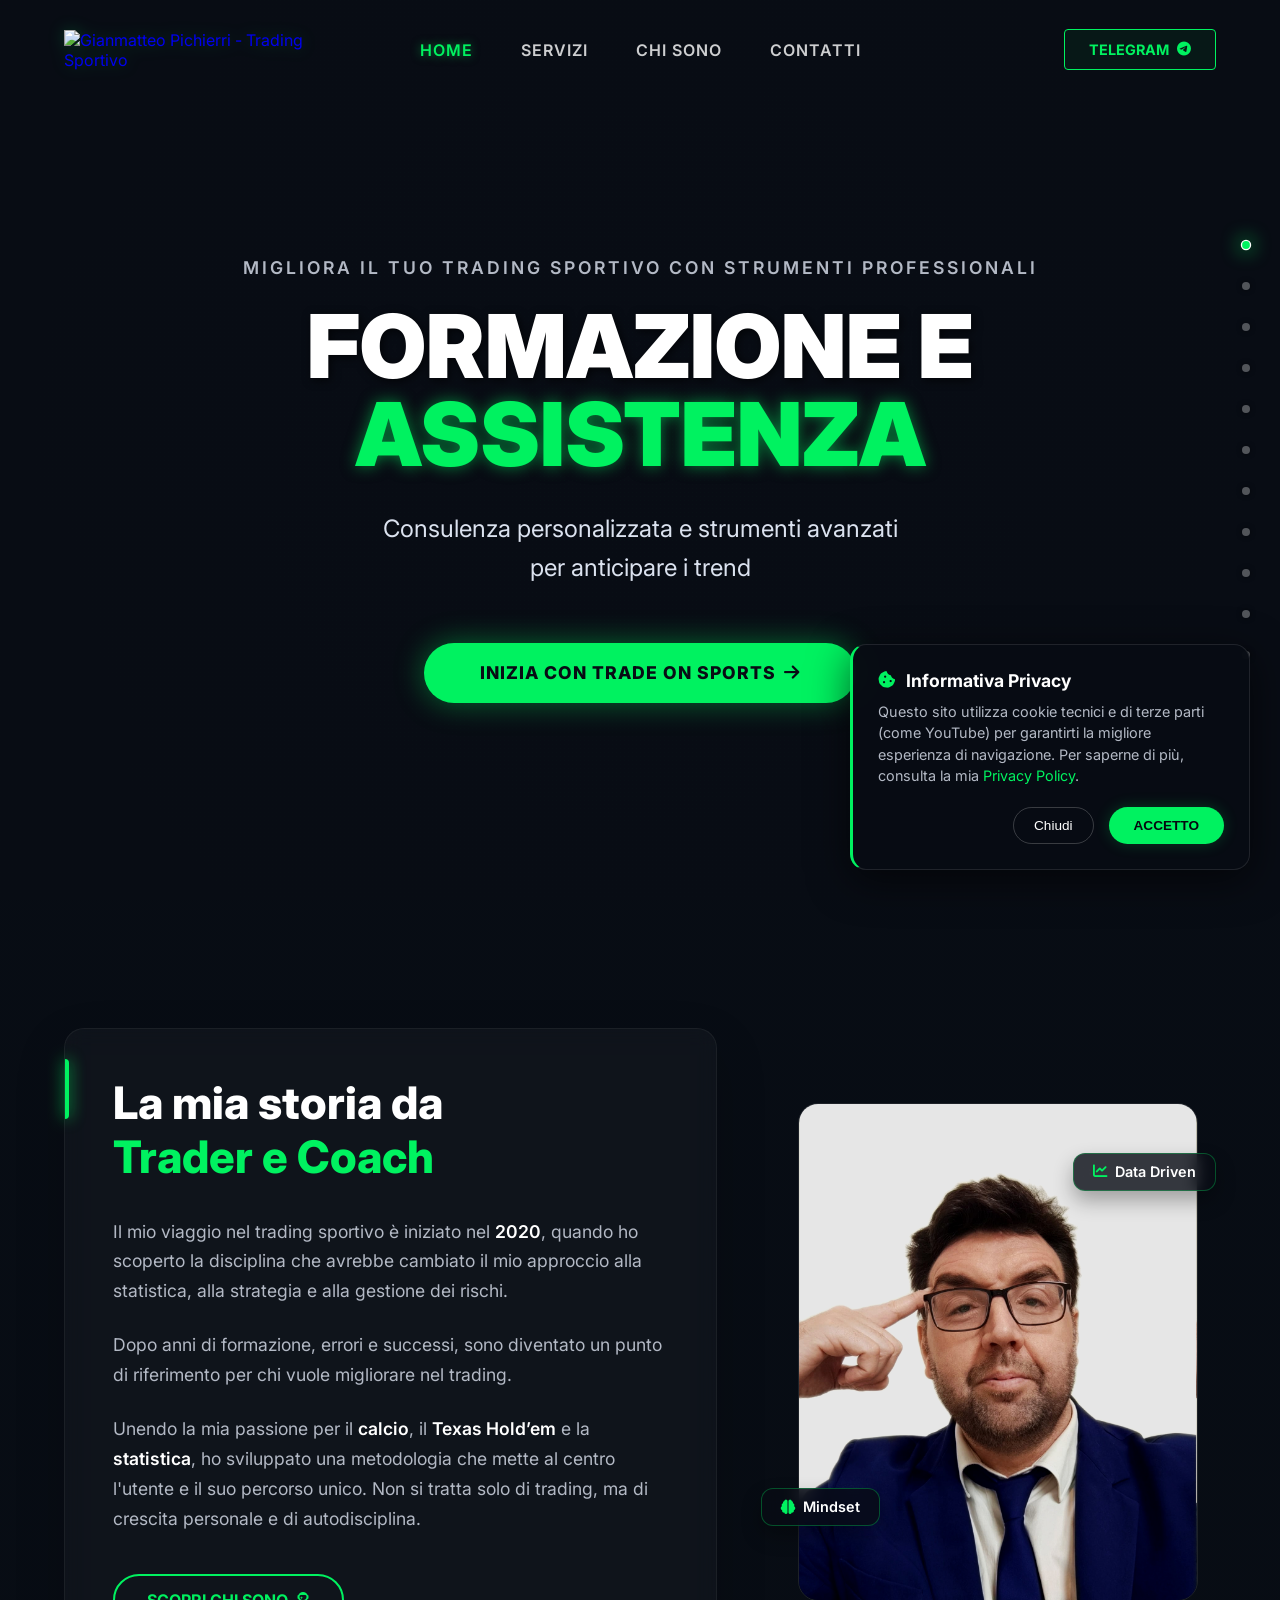
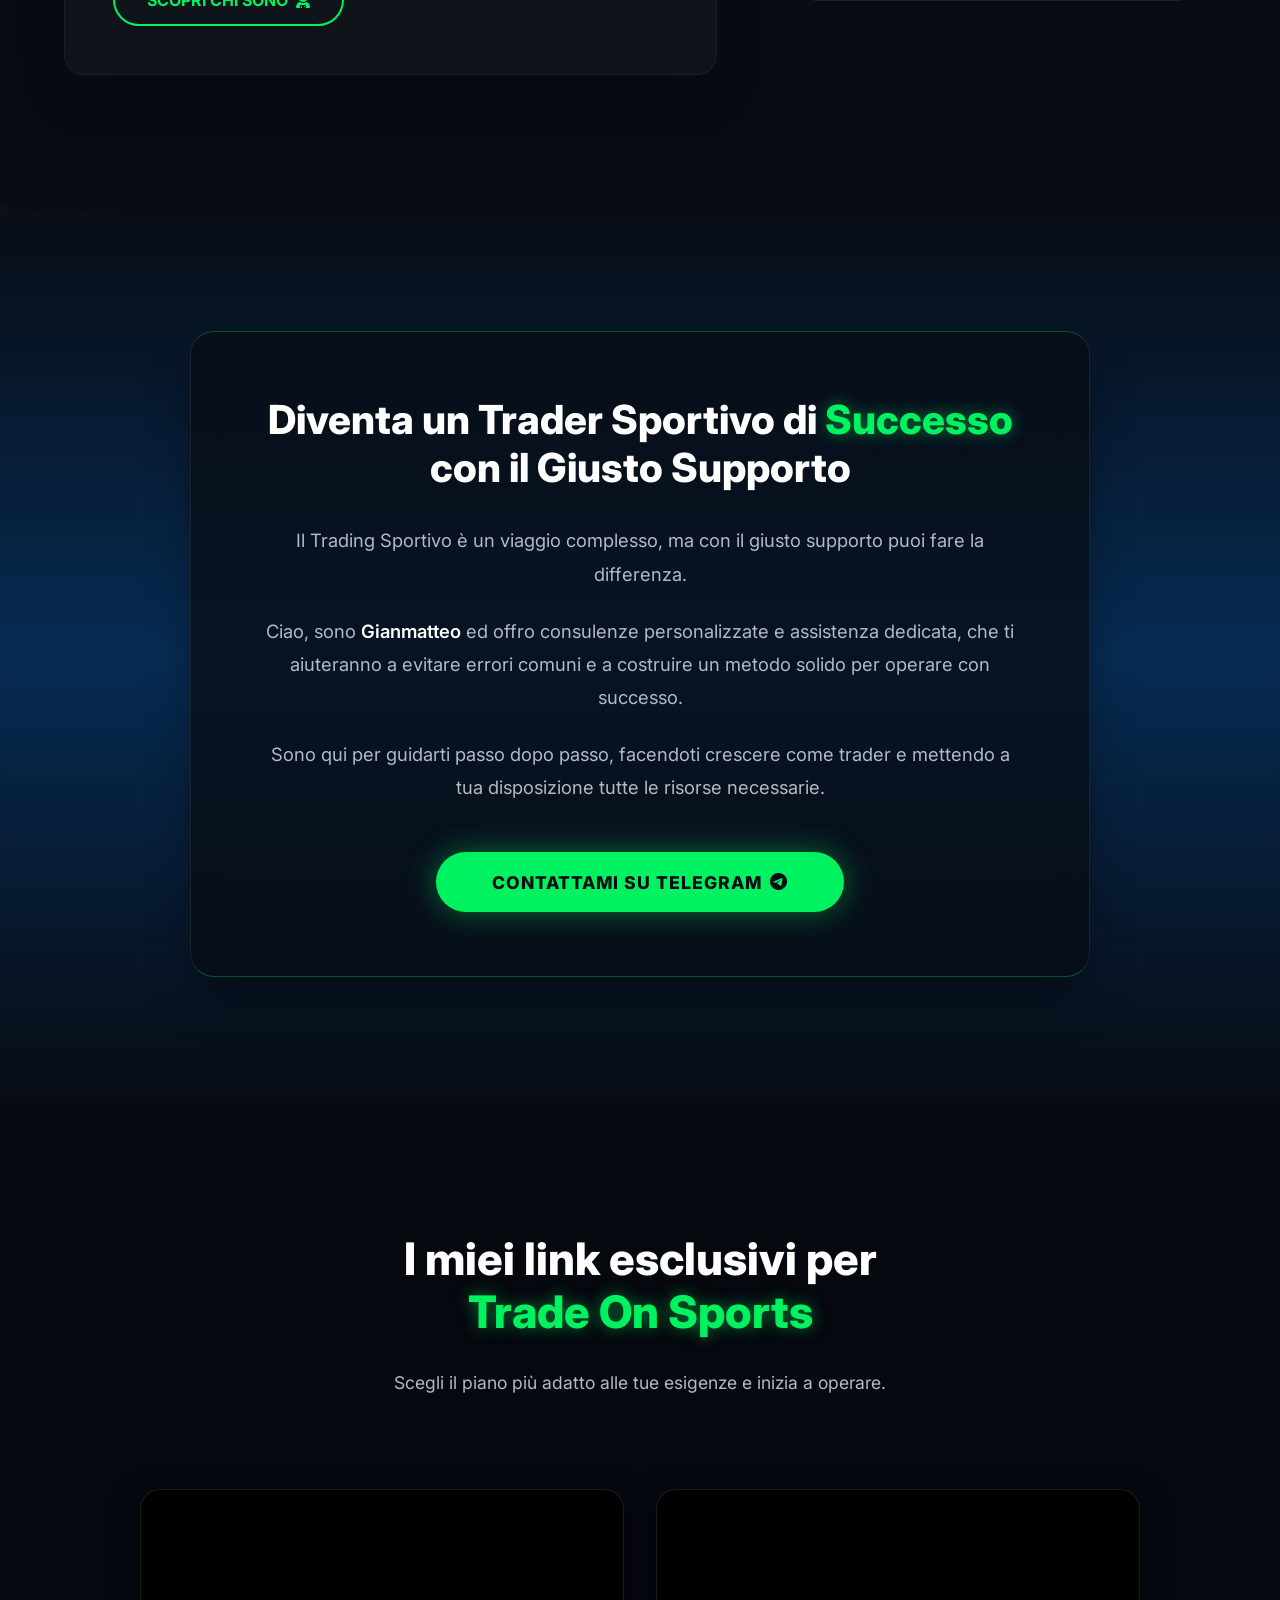
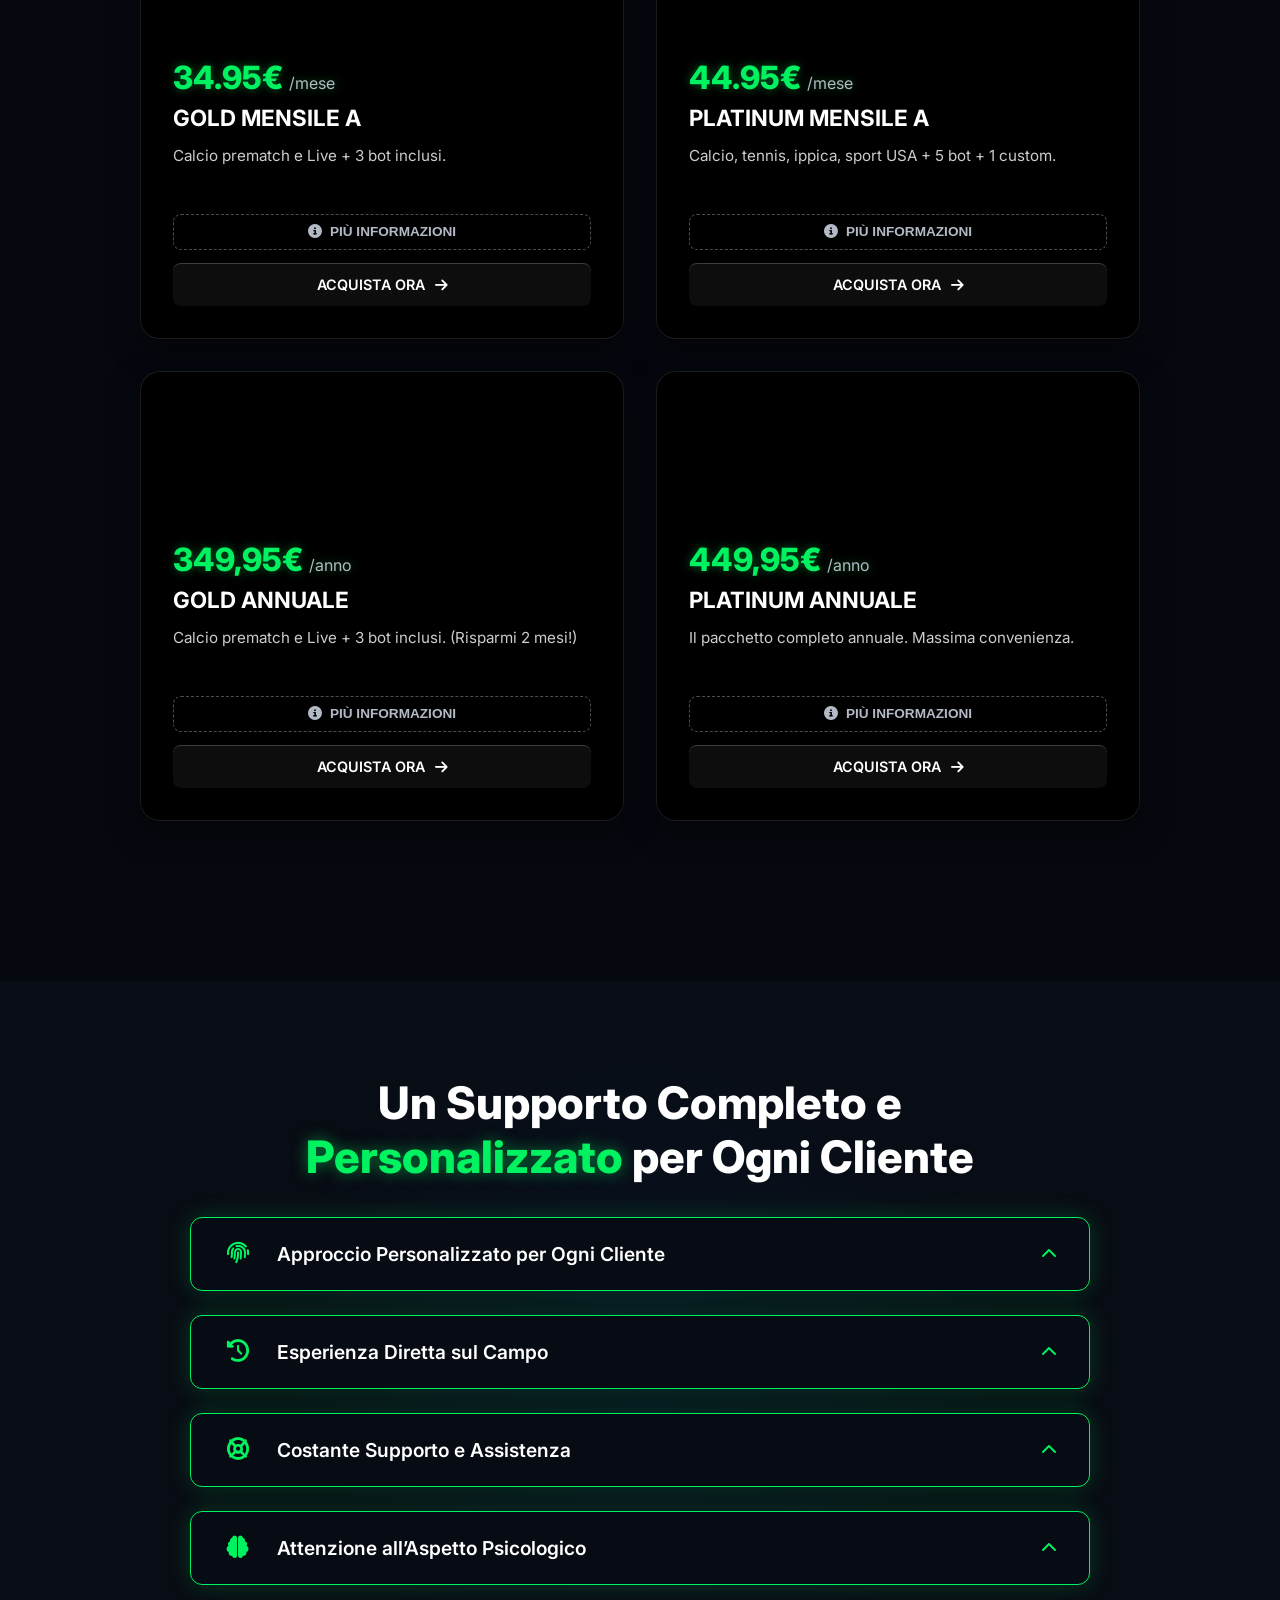
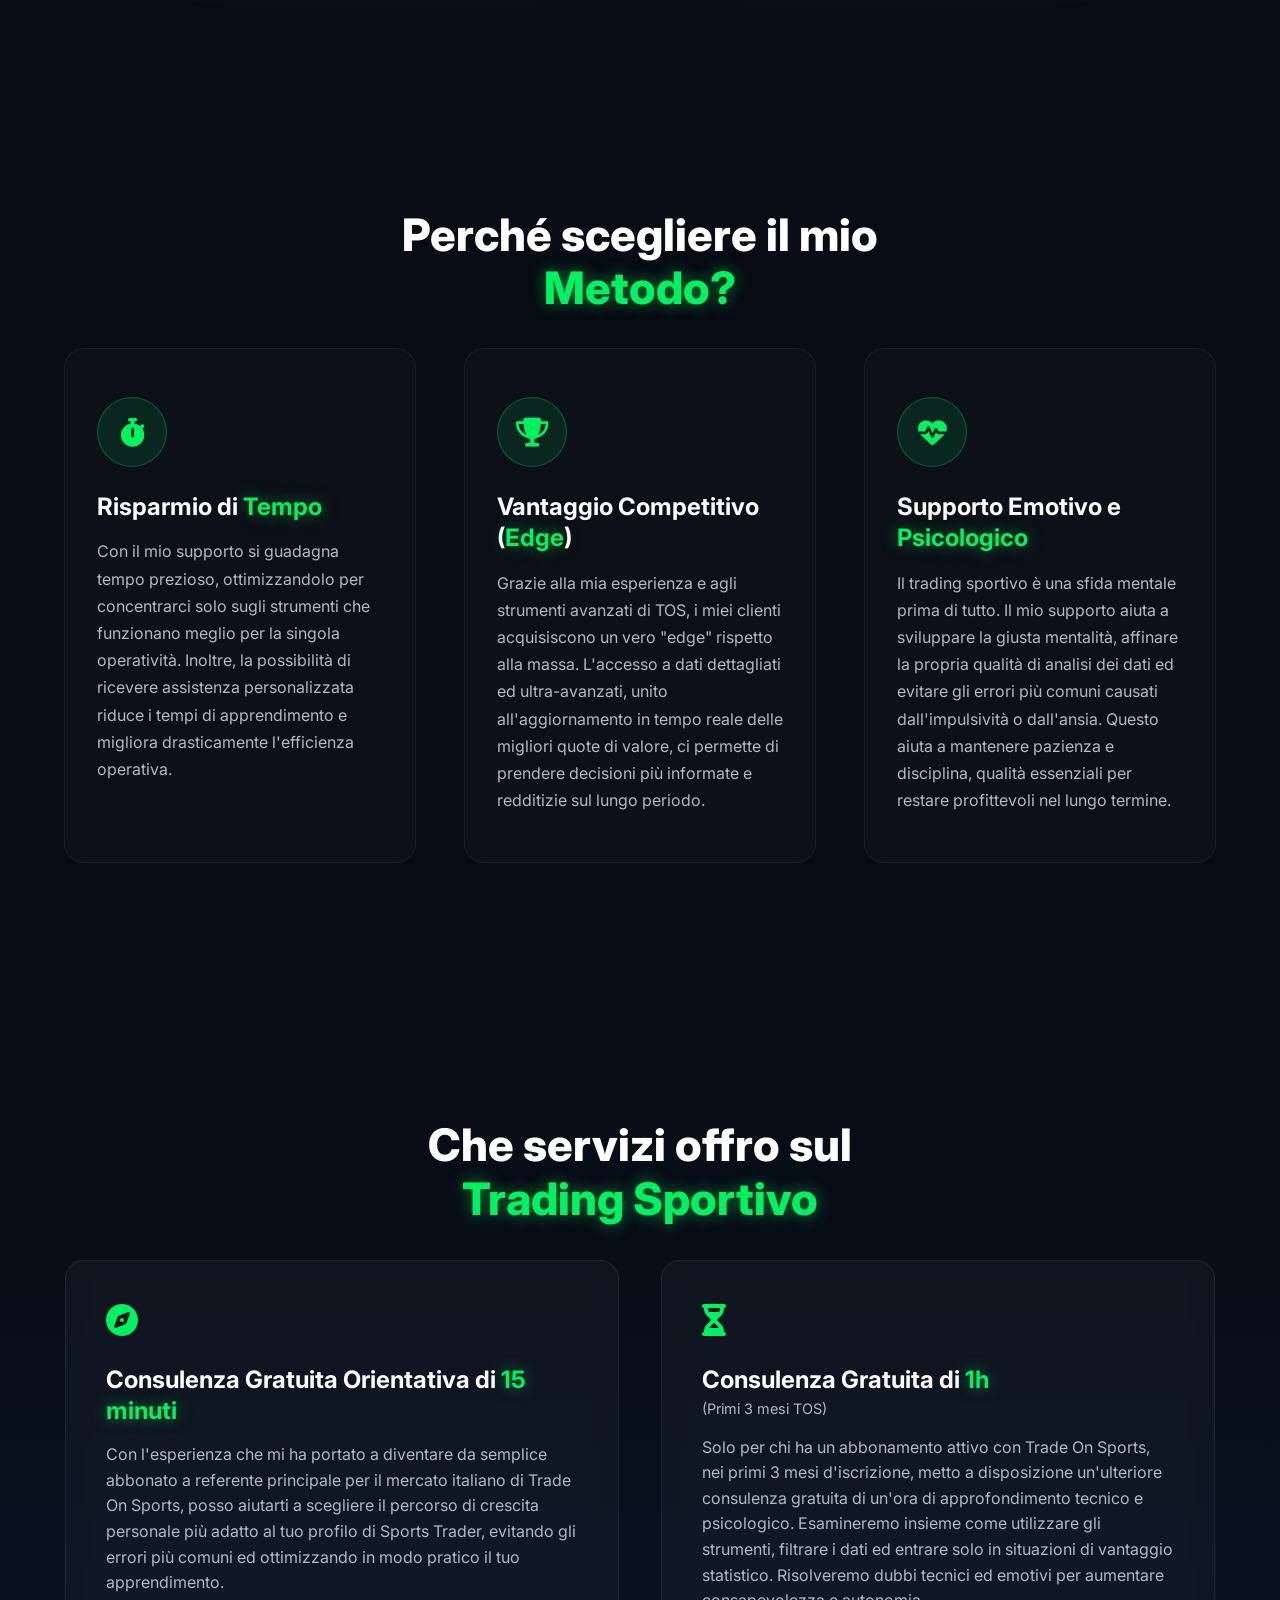
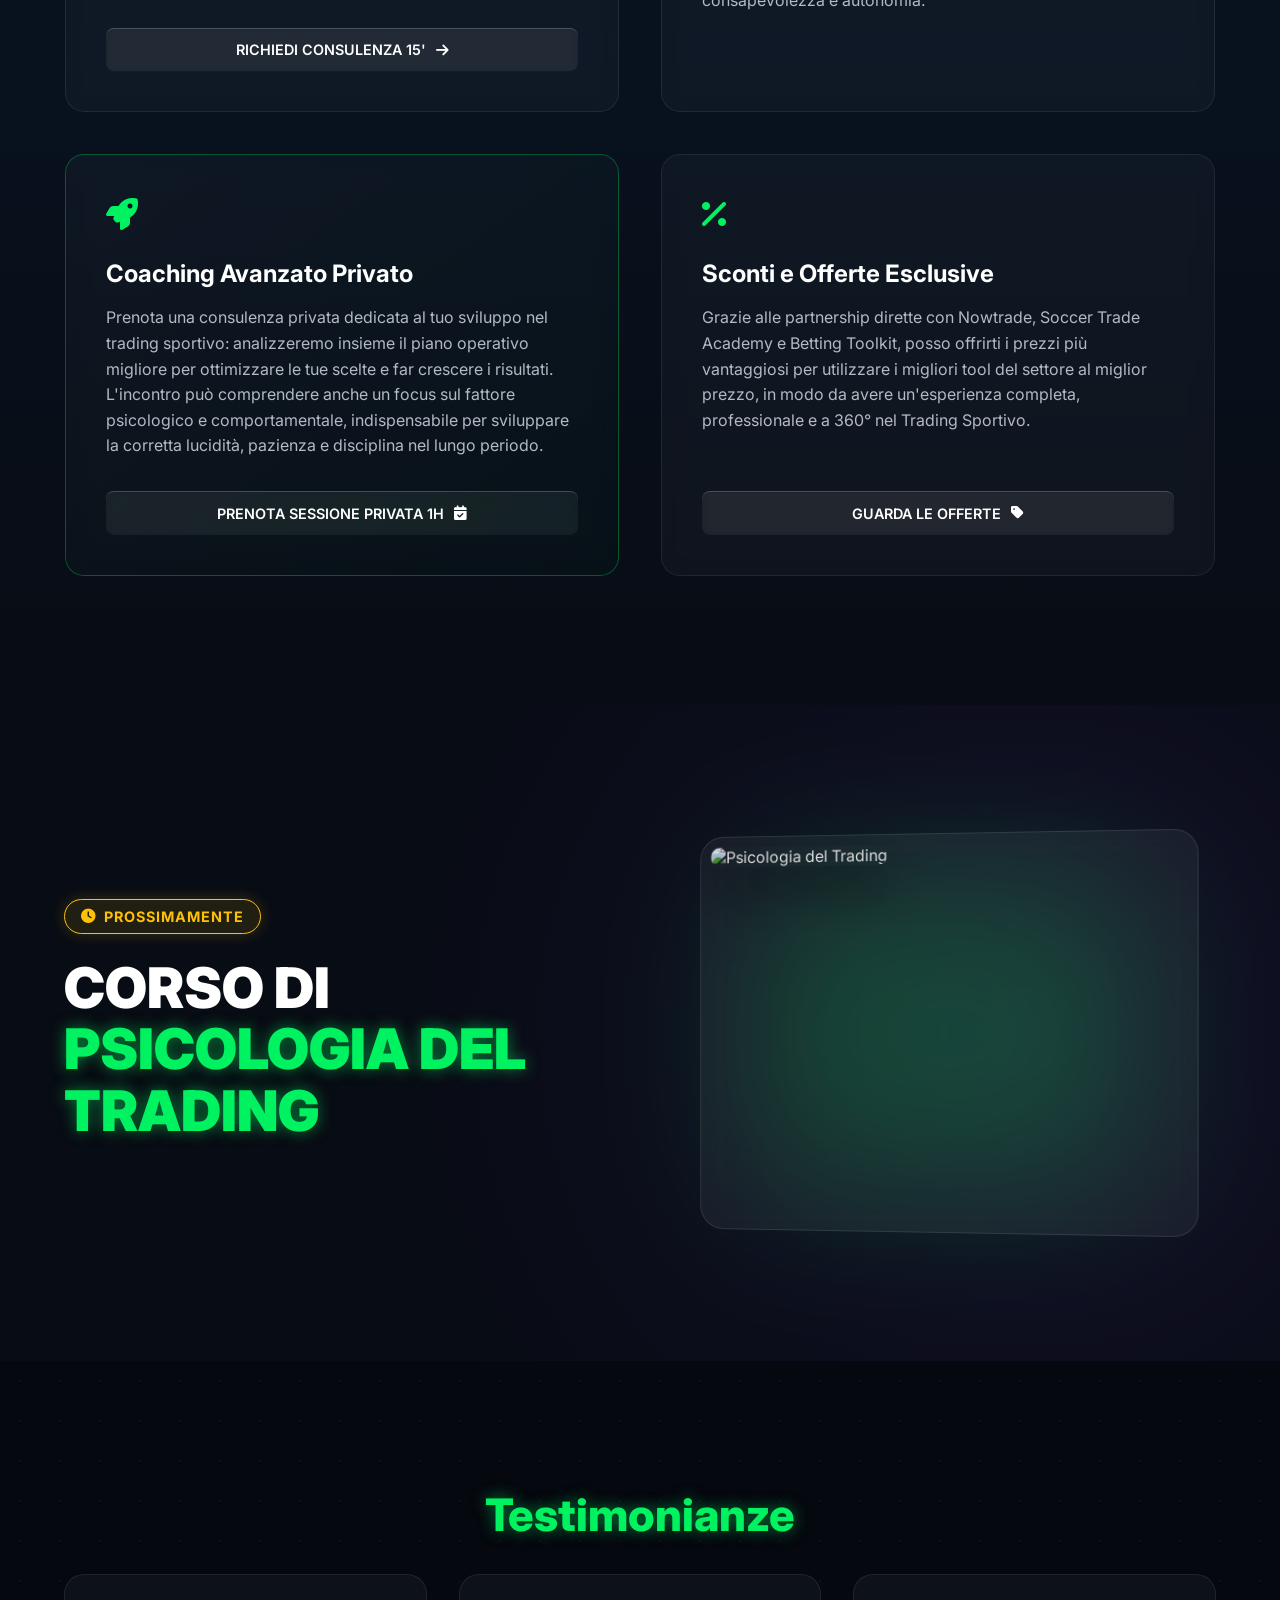
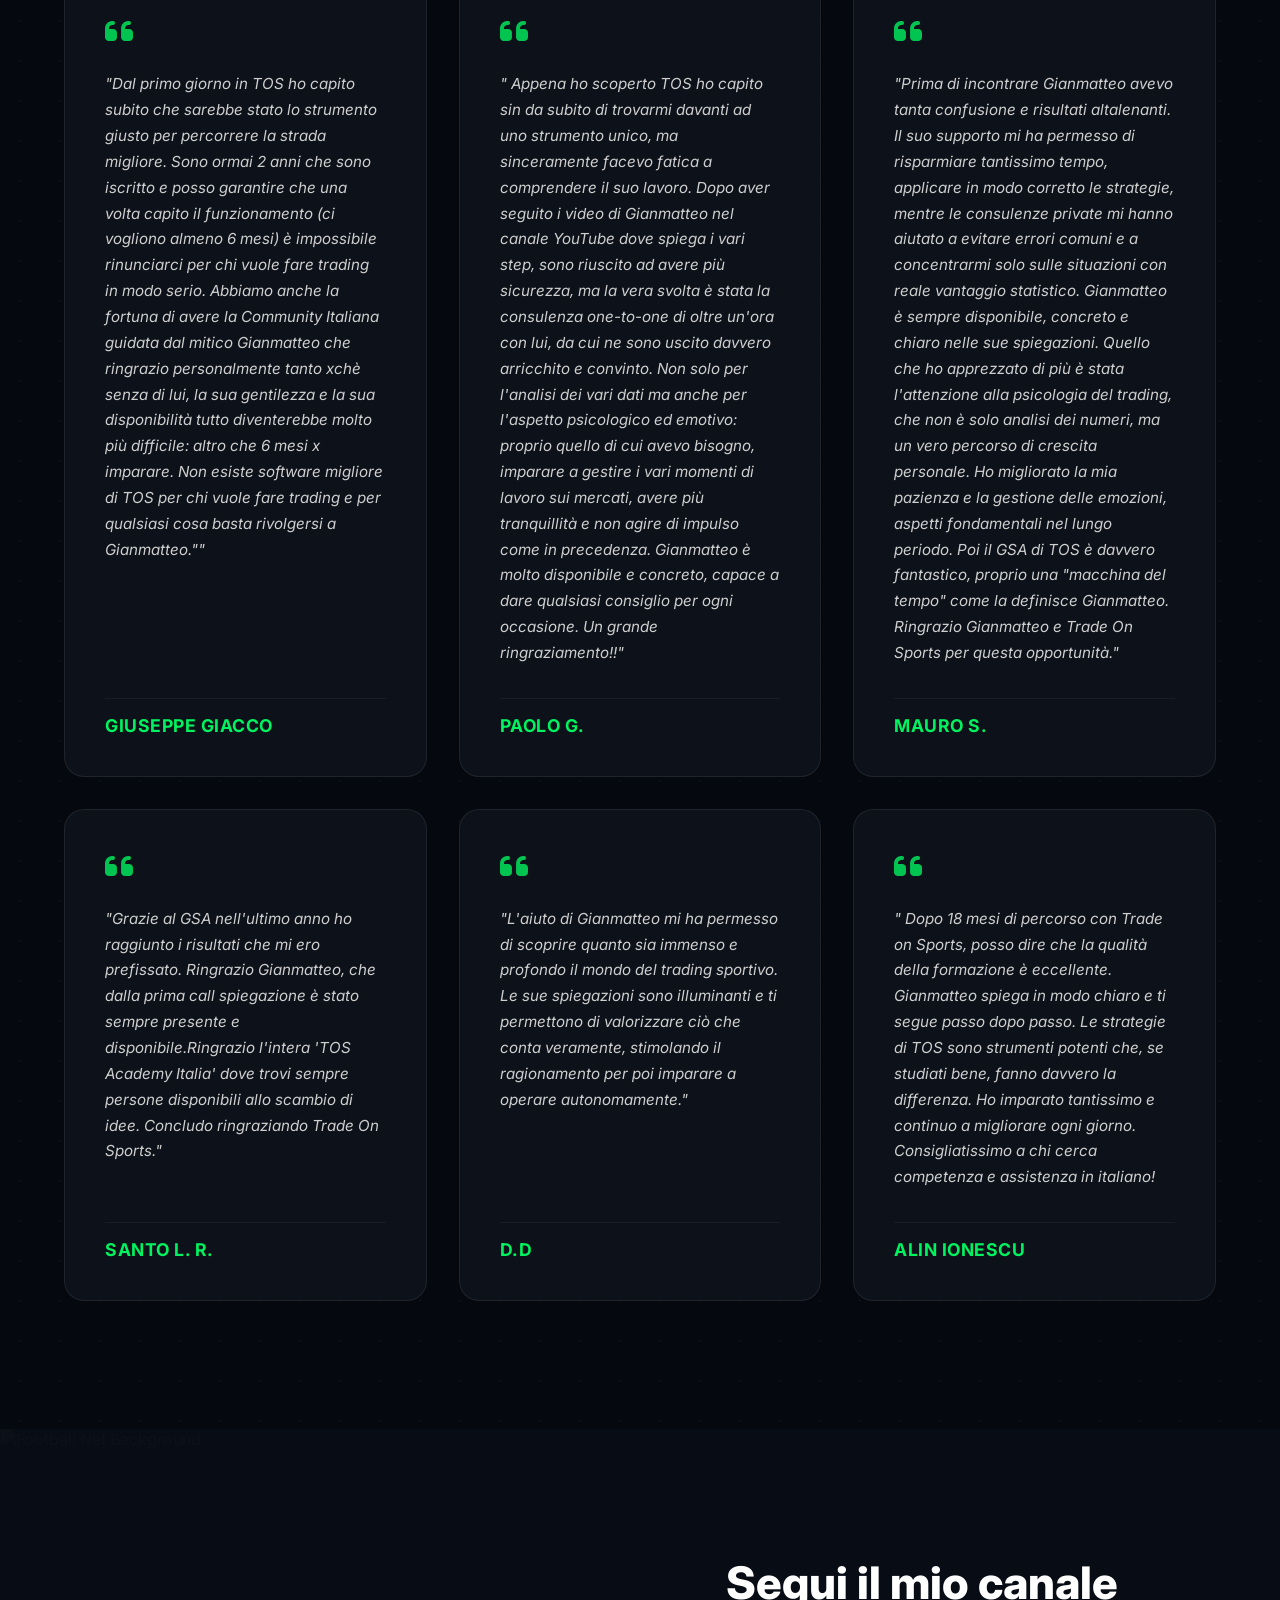
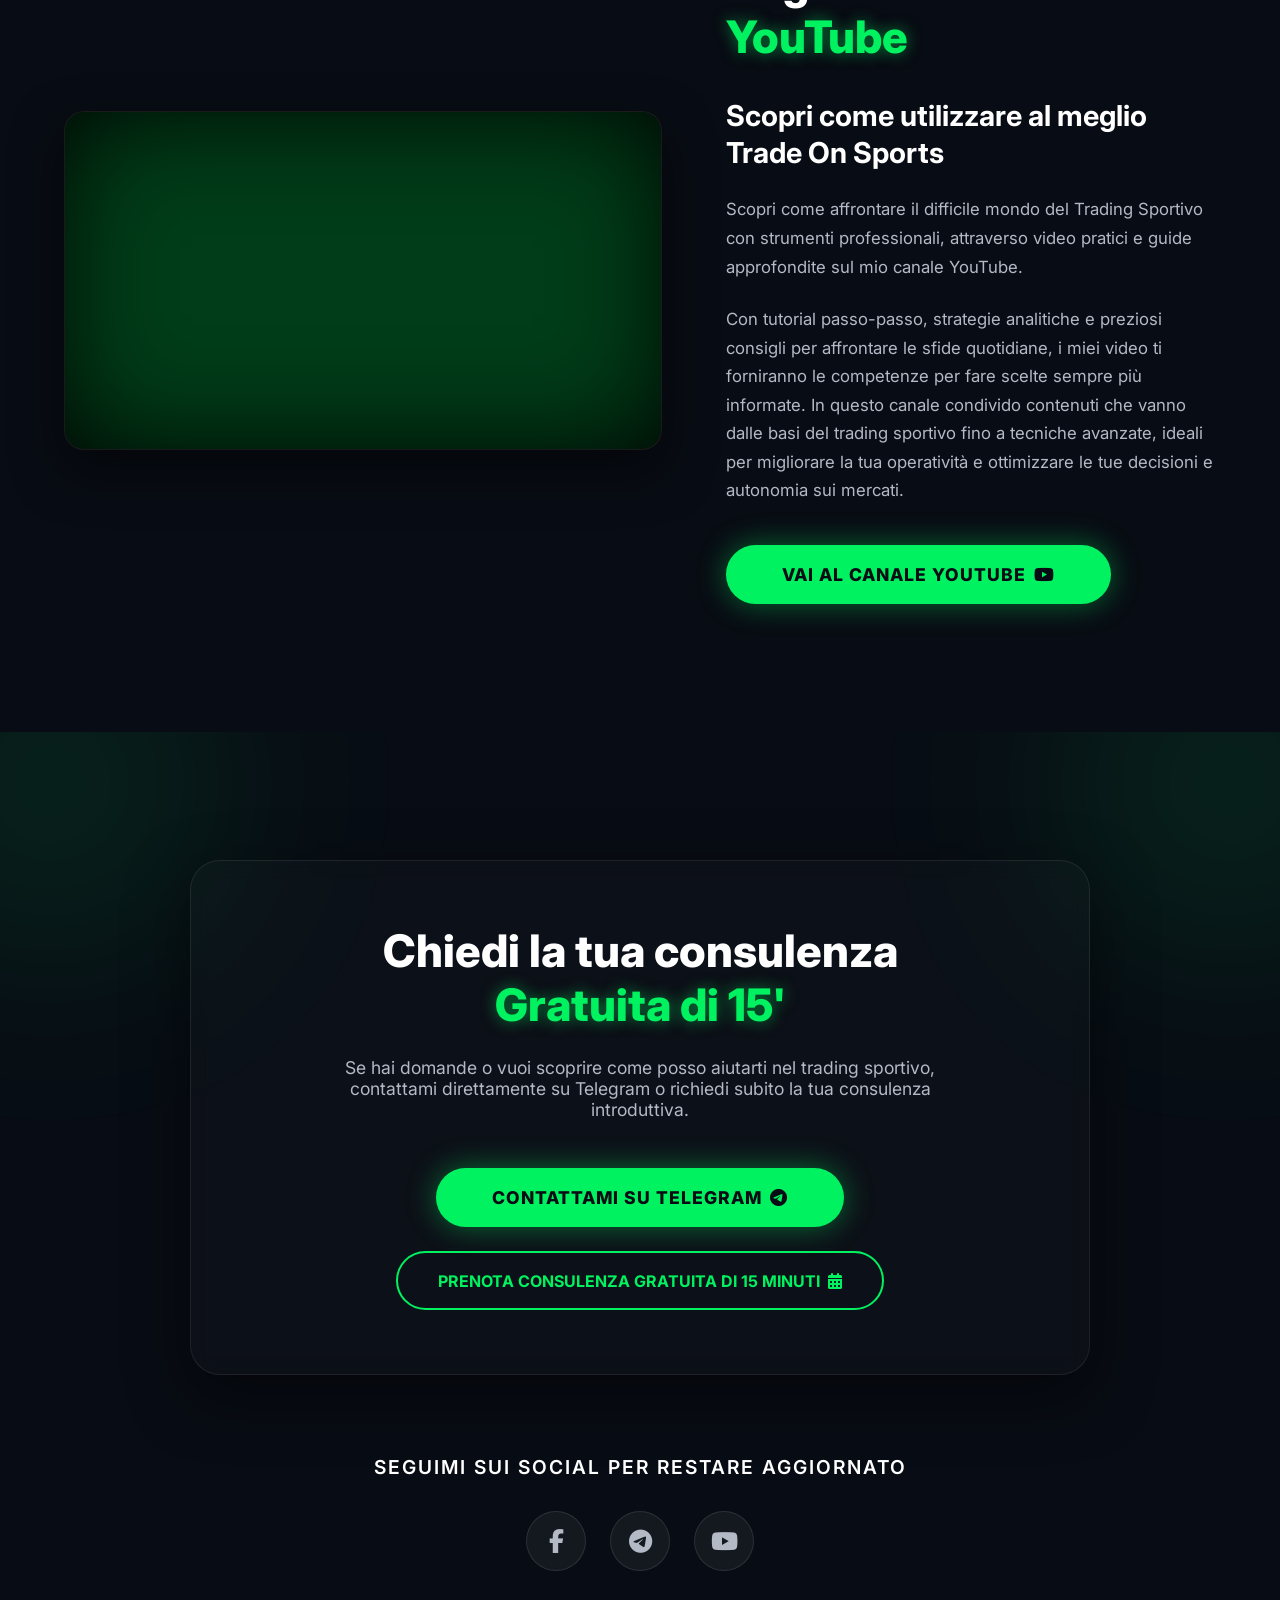
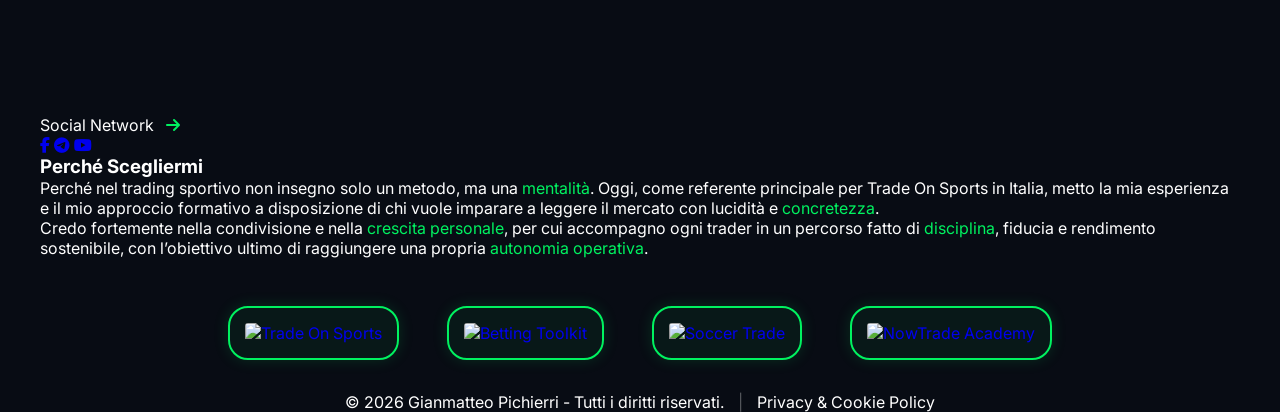
==== commit 93a91d63: "Inserita SEO, e sitemap" ====
--- a/index.html
+++ b/index.html
@@ -3,22 +3,52 @@
 <head>
     <meta charset="UTF-8">
     <meta name="viewport" content="width=device-width, initial-scale=1.0">
+    
+    <title>Trading Sportivo e Betting Exchange | Gianmatteo Pichierri</title>
+    
+    <link rel="stylesheet" href="css/style.css">
+    <link rel="stylesheet" href="css/servizi.css"> <link rel="stylesheet" href="https://cdnjs.cloudflare.com/ajax/libs/font-awesome/6.4.0/css/all.min.css">
+    <link href="https://fonts.googleapis.com/css2?family=Inter:wght@300;400;600;700;800;900&display=swap" rel="stylesheet">
+    <link href="https://fonts.googleapis.com/css2?family=Orbitron:wght@400;500;700;900&family=Rajdhani:wght@300;400;500;600;700&display=swap" rel="stylesheet">
+
+    <meta name="description" content="Trasforma il betting in investimento. Impara il Trading Sportivo professionale e le strategie di Betting Exchange con Gianmatteo Pichierri.">
+    <meta name="keywords" content="trading sportivo, betting exchange, betfair, trade on sports, gianmatteo pichierri, psicologia trading, corsi trading calcio">
+    <meta name="author" content="Gianmatteo Pichierri">
+    
+    <link rel="canonical" href="https://www.tostrading.it/">
+
+    <meta property="og:type" content="website">
+    <meta property="og:url" content="https://www.tostrading.it/">
+    <meta property="og:title" content="Trading Sportivo Professionale | Gianmatteo Pichierri">
+    <meta property="og:description" content="Non è scommettere, è investire. Scopri come operare nei mercati sportivi con metodo e disciplina.">
+    <meta property="og:image" content="https://www.tostrading.it/immagini/social-preview.jpg">
+
     <link rel="icon" type="image/png" sizes="32x32" href="loghi/logo.jpg">
     <link rel="icon" type="image/png" sizes="192x192" href="loghi/logo.jpg">
-    <title>TOS Trading | Formazione e Assistenza</title>
-    
-    <link href="https://fonts.googleapis.com/css2?family=Inter:wght@300;400;600;800;900&display=swap" rel="stylesheet">
-    <link rel="stylesheet" href="https://cdnjs.cloudflare.com/ajax/libs/font-awesome/6.0.0/css/all.min.css">
-    <link rel="stylesheet" href="css/style.css">
-    <link rel="stylesheet" href="css/piè_pagina.css">
-    <link rel="stylesheet" href="css/servizi.css">
+
+    <script type="application/ld+json">
+    {
+      "@context": "https://schema.org",
+      "@type": "Person",
+      "name": "Gianmatteo Pichierri",
+      "url": "https://www.tostrading.it",
+      "image": "https://www.tostrading.it/loghi/logo.jpg",
+      "jobTitle": "Trader Sportivo e Formatore",
+      "description": "Esperto di Trading Sportivo e Betting Exchange, specializzato in strategie pre-match e live con approccio statistico.",
+      "sameAs": [
+        "https://www.facebook.com/tosacademyitalia/",
+        "https://t.me/GianmatteoP",
+        "https://www.youtube.com/@tosacademyitalia"
+      ]
+    }
+    </script>
 </head>
 <body>
 
     <nav id="navbar">
         <div class="logo-container">
             <a href="#home">
-                <img src="loghi/logo.jpg" alt="TOS Trading Logo" class="logo-img">
+                <img src="loghi/logo.jpg" alt="Gianmatteo Pichierri - Trading Sportivo" class="logo-img">
             </a>
         </div>
 
@@ -51,14 +81,28 @@
                 <source src="video.mp4" type="video/mp4">
             </video>
         </div>
-        <div class="hero-content">
-            <p class="hero-sup-title animate-stagger">Migliora il tuo trading sportivo con strumenti professionali</p>
-            <h1 class="hero-main-title animate-stagger">FORMAZIONE E <span class="text-neon-glow">ASSISTENZA</span></h1>
-            <h2 class="hero-sub-title animate-stagger">Consulenza personalizzata e strumenti avanzati <br>per anticipare i trend</h2>
-            <div class="hero-btn-container animate-stagger">
-                <a href="servizi.html#tos-promo" class="btn-neon-hero">Inizia con Trade On Sports <i class="fas fa-arrow-right ml-2"></i></a>
-            </div>
-        </div>
+<div class="hero-content">
+    
+    <p class="hero-sup-title animate-stagger">
+        Migliora il tuo trading sportivo con strumenti professionali
+    </p>
+    
+    <h1 class="hero-main-title animate-stagger">
+        FORMAZIONE E <span class="text-neon-glow">ASSISTENZA</span>
+    </h1>
+    
+    <h2 class="hero-sub-title animate-stagger">
+        Consulenza personalizzata e strumenti avanzati <br>per anticipare i trend
+    </h2>
+    
+    <div class="hero-btn-container animate-stagger">
+        <a href="servizi.html#tos-promo" class="btn-neon-hero">
+            Inizia con Trade On Sports <i class="fas fa-arrow-right ml-2"></i>
+        </a>
+    </div>
+
+</div>
+        
     </section>
     <section id="chi-sono" class="about-section">
         <div class="container">
@@ -90,7 +134,7 @@
                     <div class="image-wrapper">
                         <div class="neon-circle-bg"></div>
                         
-                        <img src="foto_me.jgep.jpeg" alt="Gianmatteo Pichierri Trader" class="profile-img">
+                        <img src="foto_me.jpeg" alt="Gianmatteo Pichierri Trader" class="profile-img">
                         
                         <div class="floating-badge badge-top">
                             <i class="fas fa-chart-line text-neon"></i>
@@ -576,54 +620,56 @@
         </div>
     </section>
 <footer id="footer" class="site-footer">
-        <div class="container">
-            
-            <div class="footer-grid">
-                
-                <div class="footer-col reveal">
-                    
-                    <div class="footer-social-block">
-                        <span class="social-label">Social Network <i class="fas fa-arrow-right ml-2 text-neon"></i></span>
-                        <div class="footer-social-icons">
-                            <a href="https://www.facebook.com/tosacademyitalia/" class="social-link"><i class="fab fa-facebook-f"></i></a>
-                            <a href="https://t.me/GianmatteoP" class="social-link"><i class="fab fa-telegram-plane"></i></a>
-                            <a href="https://www.youtube.com/@tosacademyitalia" class="social-link"><i class="fab fa-youtube"></i></a>
-                        </div>
-                    </div>
-                </div>
-
-<div class="footer-col reveal">
-    <h3 class="footer-heading">Perché Scegliermi</h3>
-    <p class="footer-text">
-        Perché nel trading sportivo non insegno solo un metodo, ma una <span class="text-neon">mentalità</span>. Oggi, come referente principale per Trade On Sports in Italia, metto la mia esperienza e il mio approccio formativo a disposizione di chi vuole imparare a leggere il mercato con lucidità e <span class="text-neon">concretezza</span>.
-    </p>
-    <p class="footer-text">
-        Credo fortemente nella condivisione e nella <span class="text-neon">crescita personale</span>, per cui accompagno ogni trader in un percorso fatto di <span class="text-neon">disciplina</span>, fiducia e rendimento sostenibile, con l’obiettivo ultimo di raggiungere una propria <span class="text-neon">autonomia operativa</span>.
+    <div class="container">
+        
+        <div class="footer-grid">
+            <div class="footer-col reveal">
+                <div class="footer-social-block">
+                    <span class="social-label">Social Network <i class="fas fa-arrow-right ml-2 text-neon"></i></span>
+                    <div class="footer-social-icons">
+                        <a href="https://www.facebook.com/tosacademyitalia/" class="social-link"><i class="fab fa-facebook-f"></i></a>
+                        <a href="https://t.me/GianmatteoP" class="social-link"><i class="fab fa-telegram-plane"></i></a>
+                        <a href="https://www.youtube.com/@tosacademyitalia" class="social-link"><i class="fab fa-youtube"></i></a>
+                    </div>
+                </div>
+            </div>
+
+            <div class="footer-col reveal">
+                <h3 class="footer-heading">Perché Scegliermi</h3>
+                <p class="footer-text">
+                    Perché nel trading sportivo non insegno solo un metodo, ma una <span class="text-neon">mentalità</span>. Oggi, come referente principale per Trade On Sports in Italia, metto la mia esperienza e il mio approccio formativo a disposizione di chi vuole imparare a leggere il mercato con lucidità e <span class="text-neon">concretezza</span>.
+                </p>
+                <p class="footer-text">
+                    Credo fortemente nella condivisione e nella <span class="text-neon">crescita personale</span>, per cui accompagno ogni trader in un percorso fatto di <span class="text-neon">disciplina</span>, fiducia e rendimento sostenibile, con l’obiettivo ultimo di raggiungere una propria <span class="text-neon">autonomia operativa</span>.
+                </p>
+            </div>
+        </div> 
+
+        <div class="partners-row reveal">
+            <a href="servizi.html#partners" class="partner-logo">
+                <img src="loghi/logo1.jpg" alt="Trade On Sports">
+            </a>
+            <a href="servizi.html#partners" class="partner-logo">
+                <img src="loghi/logo4.jpg" alt="Betting Toolkit">
+            </a>
+            <a href="servizi.html#partners" class="partner-logo">
+                <img src="loghi/logo3.jpg" alt="Soccer Trade">
+            </a>
+            <a href="servizi.html#partners" class="partner-logo">
+                <img src="loghi/logo2.png" alt="NowTrade Academy">
+            </a>
+        </div>
+
+        <div class="footer-bottom" style="text-align: center;">
+    <p class="copyright">
+        © 2026 Gianmatteo Pichierri - Tutti i diritti riservati.
+        <span style="opacity: 0.3; margin: 0 10px;">|</span>
+        <a href="privacy.html" class="privacy-link">Privacy & Cookie Policy</a>
     </p>
 </div>
-</div> 
-
-<div class="partners-row reveal">
-    <a href="servizi.html#partners" class="partner-logo">
-        <img src="loghi/logo1.jpg" alt="Trade On Sports">
-    </a>
-    <a href="servizi.html#partners" class="partner-logo">
-        <img src="loghi/logo4.jpg" alt="Betting Toolkit">
-    </a>
-    <a href="servizi.html#partners" class="partner-logo">
-        <img src="loghi/logo3.jpg" alt="Soccer Trade">
-    </a>
-    <a href="servizi.html#partners" class="partner-logo">
-        <img src="loghi/logo2.png" alt="NowTrade Academy">
-    </a>
-</div>
-
-<div class="footer-bottom">
-    <p class="copyright">© 2026 Gianmatteo Pichierri - Tutti i diritti riservati.</p>
-</div> 
-
-        </div>
-    </footer>
+
+    </div>
+</footer>
     <div id="side-nav" class="side-navigation">
         <ul>
             <li>
@@ -901,6 +947,163 @@
     </div>
 </div>
     <script src="script.js"></script>
+    <style>
+    #neon-cookie-banner {
+        position: fixed;
+        bottom: 30px;
+        right: 30px; /* Posizionato a destra come i siti moderni */
+        max-width: 400px;
+        width: 90%;
+        background: rgba(8, 12, 20, 0.95); /* --bg-dark con trasparenza */
+        border: 1px solid rgba(255, 255, 255, 0.1);
+        border-left: 3px solid #00f260; /* --neon-green */
+        backdrop-filter: blur(12px); /* Effetto vetro */
+        padding: 25px;
+        border-radius: 16px;
+        z-index: 10000; /* Sopra a tutto */
+        box-shadow: 0 10px 40px rgba(0, 0, 0, 0.6);
+        font-family: 'Inter', sans-serif;
+        display: none; /* Nascosto di default, JS lo mostra */
+        animation: slideInUp 0.5s ease-out forwards;
+    }
+
+    #neon-cookie-banner h4 {
+        color: #fff;
+        font-size: 1.1rem;
+        font-weight: 700;
+        margin-bottom: 10px;
+        display: flex;
+        align-items: center;
+        gap: 10px;
+    }
+
+    #neon-cookie-banner p {
+        color: #b3b9c5; /* --text-dim */
+        font-size: 0.9rem;
+        line-height: 1.5;
+        margin-bottom: 20px;
+    }
+
+    #neon-cookie-banner a {
+        color: #00f260;
+        text-decoration: underline;
+        transition: color 0.3s;
+    }
+    #neon-cookie-banner a:hover {
+        color: #fff;
+    }
+
+    .cookie-btn-row {
+        display: flex;
+        gap: 15px;
+        justify-content: flex-end;
+    }
+
+    /* Stile Bottone Accetta (Uguale al sito) */
+    .btn-cookie-accept {
+        background-color: #00f260;
+        color: #05080f;
+        border: none;
+        padding: 10px 25px;
+        border-radius: 50px;
+        font-weight: 700;
+        font-size: 0.85rem;
+        text-transform: uppercase;
+        cursor: pointer;
+        transition: all 0.3s ease;
+        box-shadow: 0 0 15px rgba(0, 242, 96, 0.2);
+    }
+
+    .btn-cookie-accept:hover {
+        background-color: #fff;
+        transform: translateY(-2px);
+        box-shadow: 0 0 25px rgba(0, 242, 96, 0.5);
+    }
+
+    /* Stile Bottone Chiudi/Rifiuta (Solo testo) */
+    .btn-cookie-close {
+        background: transparent;
+        border: 1px solid rgba(255,255,255,0.2);
+        color: #fff;
+        padding: 10px 20px;
+        border-radius: 50px;
+        font-size: 0.85rem;
+        cursor: pointer;
+        transition: all 0.3s ease;
+    }
+    .btn-cookie-close:hover {
+        border-color: #fff;
+        background: rgba(255,255,255,0.1);
+    }
+
+    /* Animazione Entrata */
+    @keyframes slideInUp {
+        from { opacity: 0; transform: translateY(50px); }
+        to { opacity: 1; transform: translateY(0); }
+    }
+
+    /* Mobile Responsive */
+    @media (max-width: 480px) {
+        #neon-cookie-banner {
+            right: 0; 
+            left: 0; 
+            bottom: 0; 
+            width: 100%; 
+            max-width: 100%; 
+            border-radius: 16px 16px 0 0;
+            border-left: none;
+            border-top: 3px solid #00f260;
+        }
+    }
+</style>
+
+<div id="neon-cookie-banner">
+    <h4><i class="fas fa-cookie-bite" style="color: #00f260;"></i> Informativa Privacy</h4>
+    <p>
+        Questo sito utilizza cookie tecnici e di terze parti (come YouTube) per garantirti la migliore esperienza di navigazione.
+        Per saperne di più, consulta la mia <a href="privacy.html">Privacy Policy</a>.
+    </p>
+    <div class="cookie-btn-row">
+        <button id="btn-decline" class="btn-cookie-close">Chiudi</button>
+        <button id="btn-accept" class="btn-cookie-accept">Accetto</button>
+    </div>
+</div>
+
+<script>
+    document.addEventListener("DOMContentLoaded", function() {
+        const banner = document.getElementById("neon-cookie-banner");
+        const acceptBtn = document.getElementById("btn-accept");
+        const declineBtn = document.getElementById("btn-decline");
+
+        // 1. Controlla se l'utente ha già accettato
+        if (!localStorage.getItem("cookiesAccepted")) {
+            // Se non ha accettato, mostra il banner dopo 1 secondo (effetto elegante)
+            setTimeout(() => {
+                banner.style.display = "block";
+            }, 1000);
+        }
+
+        // 2. Azione tasto ACCETTO
+        if (acceptBtn) {
+            acceptBtn.addEventListener("click", function() {
+                localStorage.setItem("cookiesAccepted", "true");
+                // Animazione uscita
+                banner.style.opacity = "0";
+                banner.style.transform = "translateY(20px)";
+                setTimeout(() => {
+                    banner.style.display = "none";
+                }, 300);
+            });
+        }
+
+        // 3. Azione tasto CHIUDI (Non salva il consenso, ma chiude il banner per la sessione)
+        if (declineBtn) {
+            declineBtn.addEventListener("click", function() {
+                banner.style.display = "none";
+            });
+        }
+    });
+</script>
 </body>
 
 </html>
--- a/css/style.css
+++ b/css/style.css
@@ -2024,4 +2024,16 @@
 .btn-card-action:hover,
 .nav-link:hover {
     text-decoration: none !important;
+}
+/* LINK PRIVACY NEL FOOTER */
+.privacy-link {
+    color: inherit; /* Prende lo stesso grigio del copyright */
+    text-decoration: none;
+    transition: all 0.3s ease;
+}
+
+.privacy-link:hover {
+    color: #00f260; /* Diventa Verde Neon al passaggio */
+    text-decoration: underline;
+    text-shadow: 0 0 8px rgba(0, 242, 96, 0.4);
 }
